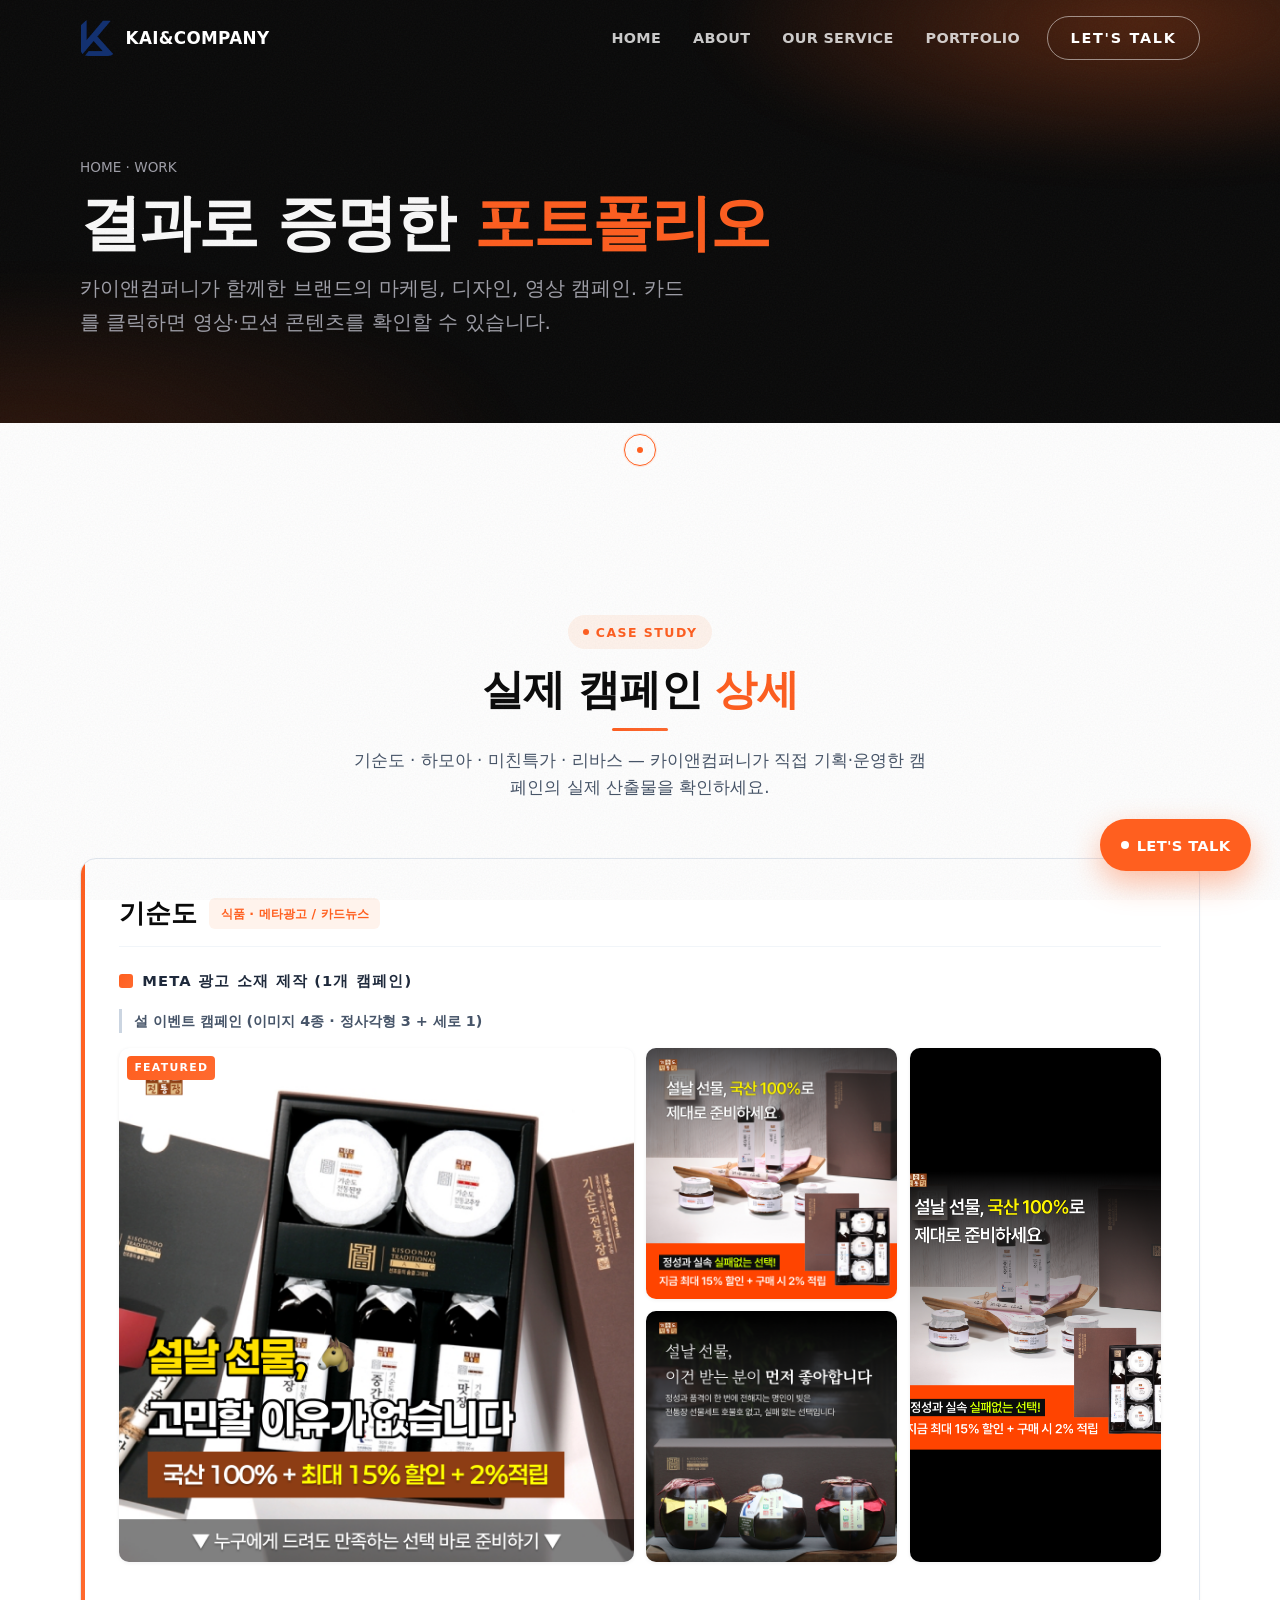
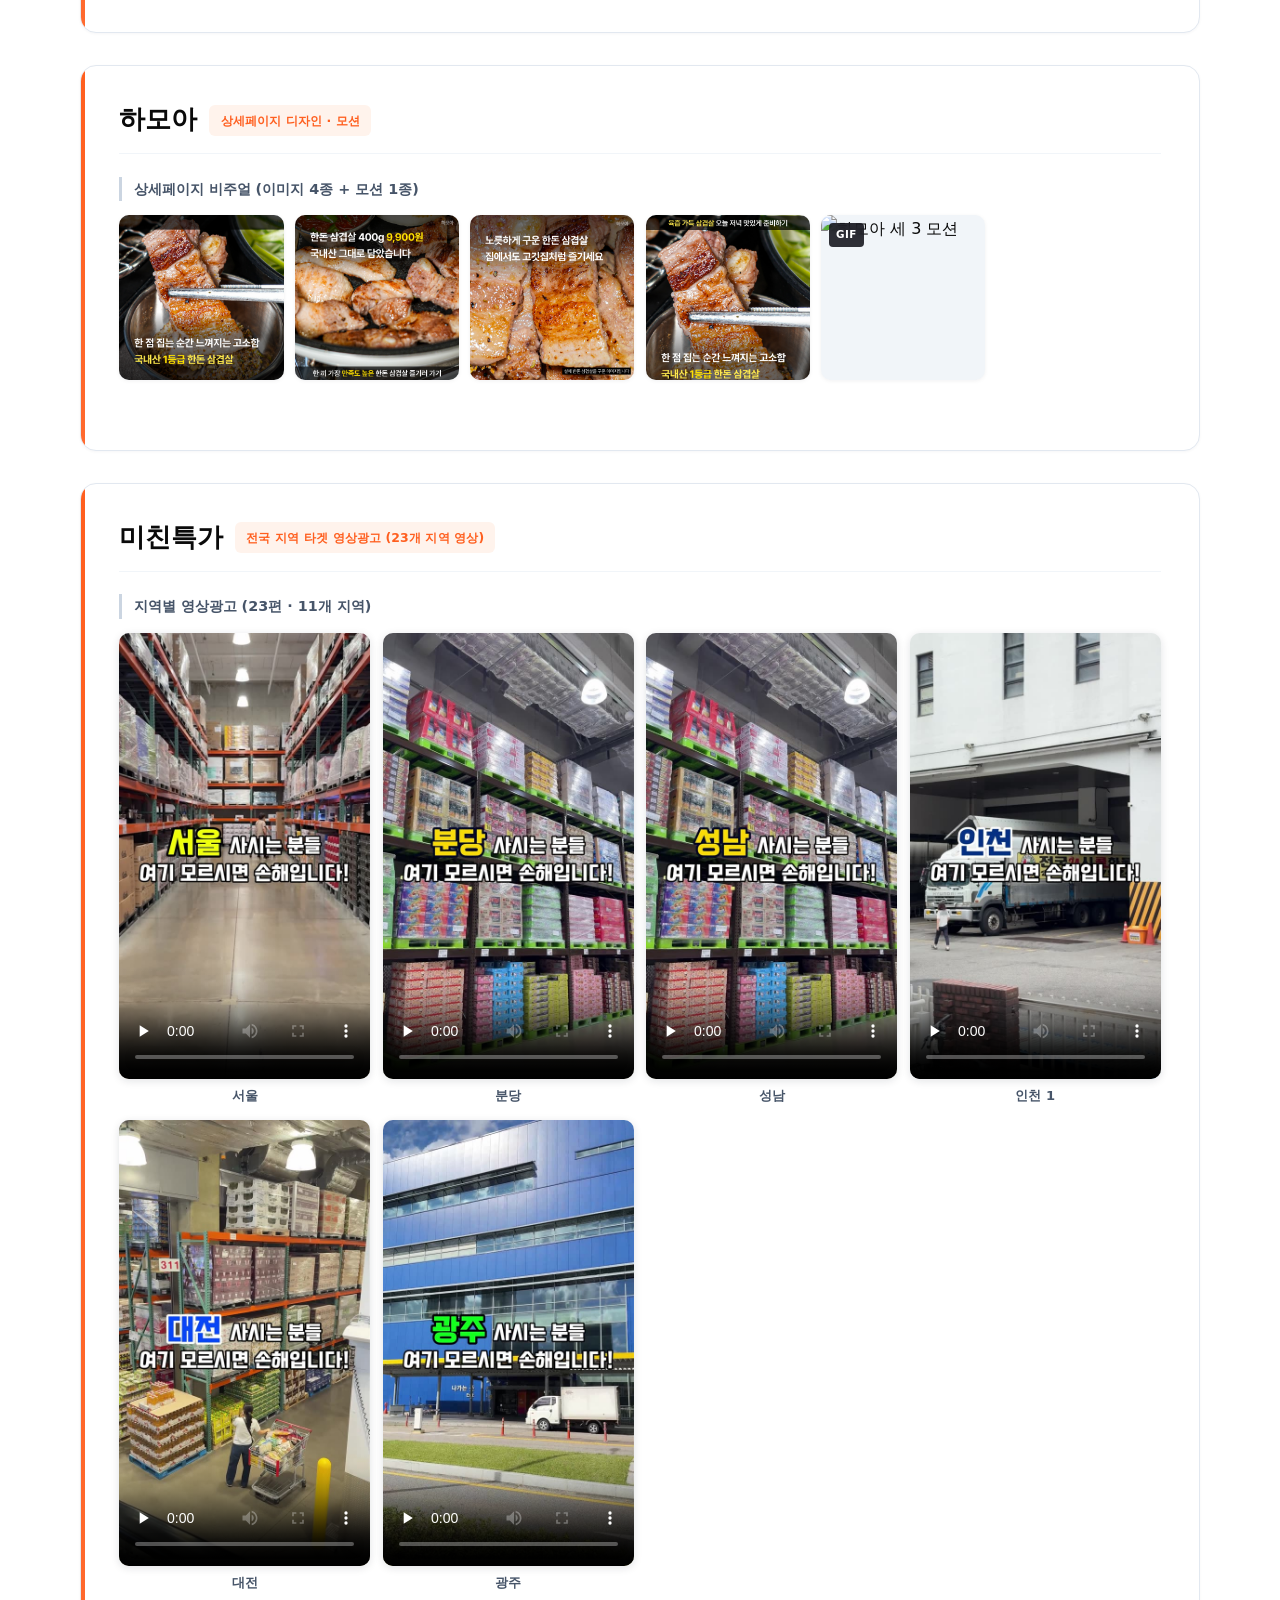
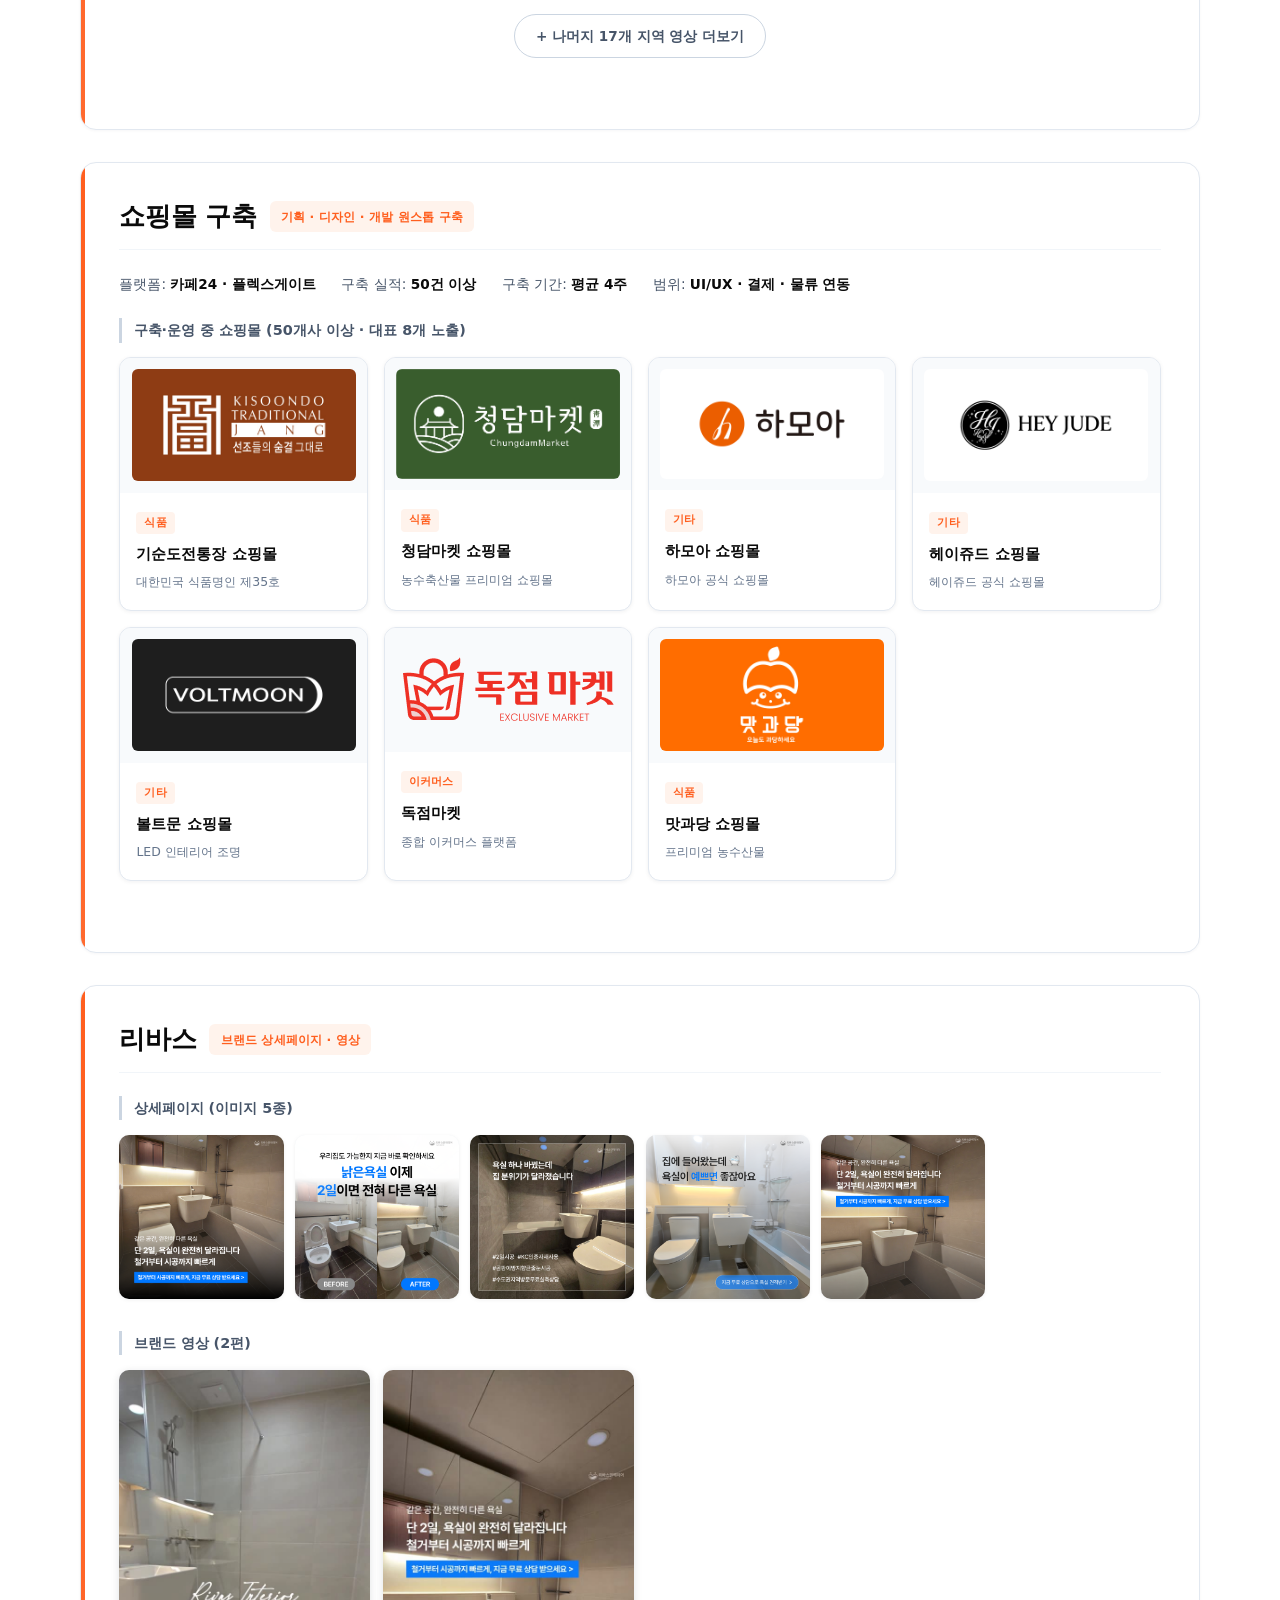
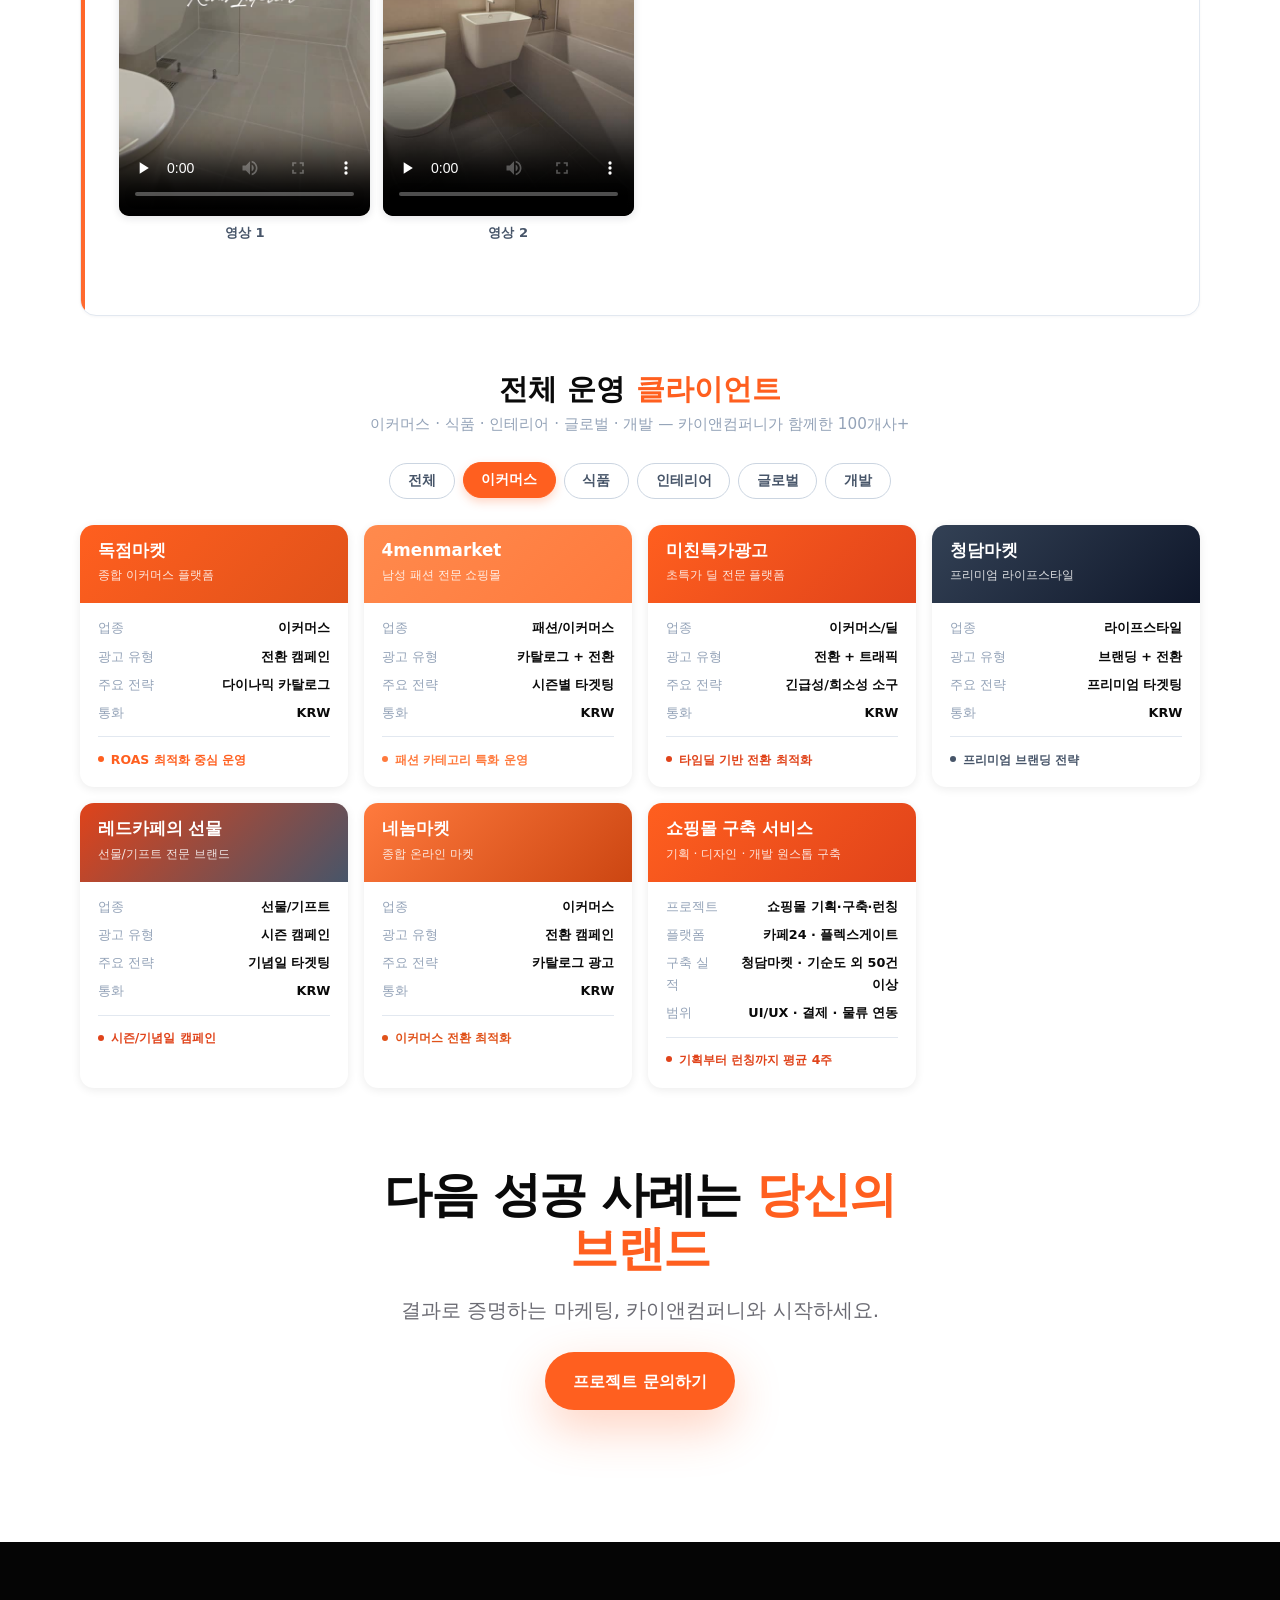
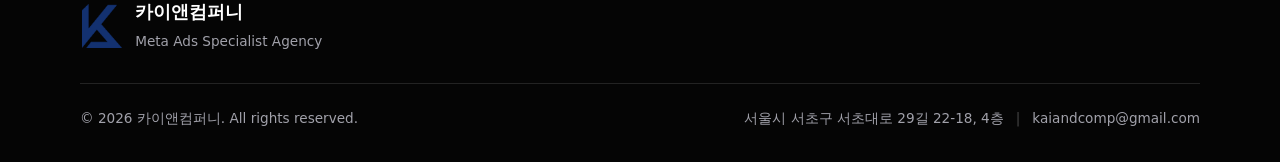
==== work.html @ c6cf4885 "fix: 미친특가 영상 썸네일 적용 + 독점마켓 카드 정리 - 미친특가 work-card: 빈 mp4 → 실제 썸네일(영상-서울.jpg) 노출 - 쇼핑몰 그리드 주황색 독점마켓 p" ====
<!DOCTYPE html>
<html lang="ko">
<head>
  <meta charset="UTF-8" />
  <meta name="viewport" content="width=device-width, initial-scale=1.0" />
  <title>포트폴리오 | 카이앤컴퍼니 (KAI COMPANY)</title>
  <meta name="description" content="카이앤컴퍼니가 진행한 마케팅·디자인·영상 캠페인 포트폴리오. 기순도, 하모아, 미친특가, 리바스 등 결과로 증명한 프로젝트." />
  <meta name="theme-color" content="#0a0a0a" />

  <meta property="og:title" content="포트폴리오 | 카이앤컴퍼니" />
  <meta property="og:description" content="결과로 증명한 카이앤컴퍼니의 캠페인 포트폴리오." />
  <meta property="og:type" content="website" />
  <meta property="og:image" content="assets/logo.png" />

  <link rel="icon" type="image/png" href="assets/logo.png" />

  <link rel="preconnect" href="https://cdn.jsdelivr.net" crossorigin />
  <link rel="stylesheet" href="https://cdn.jsdelivr.net/gh/orioncactus/pretendard@v1.3.9/dist/web/variable/pretendardvariable.min.css" />

  <link rel="stylesheet" href="css/style.css" />
</head>
<body>
  <a class="sr-only" href="#work-list">본문으로 건너뛰기</a>

  <!-- ============================================================
       헤더 / 네비게이션 (고정) — 메인으로 앵커 이동
       ============================================================ -->
  <header class="header is-scrolled" data-header>
    <div class="container header__inner">
      <a class="brand" href="index.html" aria-label="카이앤컴퍼니 홈">
        <img class="brand__logo" src="assets/logo.png" alt="카이앤컴퍼니 로고" />
        <span class="brand__name">KAI&amp;COMPANY</span>
      </a>

      <nav class="nav" id="primary-nav" data-nav aria-label="주요 메뉴">
        <a class="nav__link" href="index.html#home">HOME</a>
        <a class="nav__link" href="index.html#about">ABOUT</a>
        <a class="nav__link" href="index.html#services">OUR SERVICE</a>
        <a class="nav__link" href="work.html">PORTFOLIO</a>
        <a class="nav__link nav__link--cta" href="https://open.kakao.com/me/kaicompany" target="_blank" rel="noopener noreferrer">LET'S TALK</a>
      </nav>

      <button class="nav-toggle" data-nav-toggle aria-label="메뉴 열기/닫기"
              aria-expanded="false" aria-controls="primary-nav">
        <span></span><span></span><span></span>
      </button>
    </div>
  </header>

  <main>
    <!-- ============================================================
         페이지 히어로
         ============================================================ -->
    <section class="page-hero" aria-labelledby="page-title">
      <div class="hero__bg" aria-hidden="true"></div>
      <div class="container page-hero__inner">
        <nav class="breadcrumb" aria-label="브레드크럼">
          <a href="index.html">HOME</a> · <span aria-current="page">WORK</span>
        </nav>
        <h1 id="page-title">결과로 증명한 <span class="text-gradient">포트폴리오</span></h1>
        <p>카이앤컴퍼니가 함께한 브랜드의 마케팅, 디자인, 영상 캠페인. 카드를 클릭하면 영상·모션 콘텐츠를 확인할 수 있습니다.</p>
      </div>
    </section>

    <!-- ============================================================
         포트폴리오 리스트 (필터 + 그리드)
         ============================================================ -->
    <section class="section" id="work-list" aria-label="포트폴리오 목록">
      <div class="container">
        <!-- ============================================================
             브랜드별 캠페인 상세 — 포트폴리오 본 콘텐츠
             ============================================================ -->
        <style>
          /* ============= brand-detail (전문가 리디자인) ============= */
          .brand-detail { margin-top: clamp(3rem, 6vw, 5rem); }

          /* 타이틀 블록 — eyebrow + 큰 헤딩 + divider + 서브카피 */
          .bd-header { text-align: center; margin-bottom: clamp(2.4rem, 5vw, 3.6rem); }
          .bd-header__eyebrow { display: inline-flex; align-items: center; gap: .45rem; font-size: .78rem; font-weight: 700; letter-spacing: .12em; text-transform: uppercase; color: #ff5f1f; background: #fff3ec; padding: .4rem .9rem; border-radius: 999px; margin-bottom: 1rem; }
          .bd-header__eyebrow::before { content: ""; width: 6px; height: 6px; border-radius: 50%; background: #ff5f1f; }
          .bd-header__title { font-size: clamp(1.8rem, 4vw, 2.6rem); font-weight: 800; letter-spacing: -0.02em; margin: 0 0 .8rem; color: #0a0a0a; line-height: 1.2; }
          .bd-header__divider { width: 56px; height: 3px; background: linear-gradient(90deg, #ff5f1f, #ff6a2f); border-radius: 2px; margin: 0 auto 1rem; }
          .bd-header__lead { color: #475569; font-size: clamp(.95rem, 1.4vw, 1.05rem); max-width: 580px; margin: 0 auto; line-height: 1.6; }

          /* 브랜드 카드 — 흰색 + 차분한 보더 + 좌측 컬러 라인 */
          .brand-section { position: relative; background: #ffffff; border-radius: 16px; padding: clamp(1.6rem, 3vw, 2.4rem); margin-bottom: clamp(1.4rem, 3vw, 2rem); color: #0a0a0a; border: 1px solid #e2e8f0; box-shadow: 0 1px 3px rgba(15, 23, 42, .04); overflow: hidden; }
          .brand-section::before { content: ""; position: absolute; top: 0; left: 0; width: 4px; height: 100%; background: linear-gradient(180deg, #ff5f1f, #ff6a2f); }
          .brand-section__head { display: flex; align-items: center; gap: .8rem; flex-wrap: wrap; margin-bottom: 1.4rem; padding-bottom: 1.1rem; border-bottom: 1px solid #f1f5f9; }
          .brand-section__head h3 { font-size: clamp(1.25rem, 2.4vw, 1.6rem); margin: 0; font-weight: 800; letter-spacing: -0.01em; color: #0a0a0a; }
          .brand-section__head .tag { font-size: .78rem; color: #ff5f1f; font-weight: 700; padding: .3rem .7rem; background: #fff3ec; border-radius: 6px; letter-spacing: .01em; }

          /* Meta 광고 클러스터 */
          .meta-campaign { margin-top: 1.6rem; }
          .meta-campaign__title { display: flex; align-items: center; gap: .55rem; font-size: .92rem; font-weight: 700; color: #1e293b; margin: 0 0 1rem; text-transform: uppercase; letter-spacing: .08em; }
          .meta-campaign__title::before { content: ""; width: 14px; height: 14px; border-radius: 3px; background: linear-gradient(135deg, #ff5f1f, #ff6a2f); }
          .subcampaign { margin: 1.2rem 0 2rem; }
          .subcampaign__title { font-size: .9rem; color: #475569; margin: 0 0 .9rem; font-weight: 600; padding-left: .7rem; border-left: 3px solid #cbd5e1; }

          /* 이미지 그리드 */
          .img-grid { display: grid; gap: .7rem; }
          .img-grid--square, .img-grid--portrait, .img-grid--mixed { grid-template-columns: repeat(auto-fill, minmax(150px, 1fr)); }
          .img-grid__item { position: relative; border-radius: 10px; overflow: hidden; background: #f1f5f9; aspect-ratio: 1/1; box-shadow: 0 1px 4px rgba(15, 23, 42, .06); transition: transform .25s, box-shadow .25s; }
          .img-grid__item:hover { transform: translateY(-2px); box-shadow: 0 6px 16px rgba(15, 23, 42, .12); }
          .img-grid--portrait .img-grid__item, .img-grid--mixed .img-grid__item.is-portrait { aspect-ratio: 9/16; }
          .img-grid__item img, .img-grid__item video { width: 100%; height: 100%; object-fit: cover; display: block; }
          .img-grid__item .badge { position: absolute; top: 8px; left: 8px; background: rgba(12,12,20,.85); color: #fff; font-size: .65rem; padding: 3px 7px; border-radius: 4px; letter-spacing: .04em; font-weight: 600; backdrop-filter: blur(4px); }

          /* ============= Bento 5-image 레이아웃 (Featured + 4) ============= */
          .img-grid--bento5 {
            display: grid;
            gap: .8rem;
            grid-template-columns: 1fr;
          }
          /* 태블릿: 2열 (featured 2x1) */
          @media (min-width: 640px) {
            .img-grid--bento5 { grid-template-columns: repeat(2, 1fr); grid-auto-rows: 1fr; }
            .img-grid--bento5 .is-featured { grid-column: span 2; aspect-ratio: 2/1; }
          }
          /* 데스크톱: 4열 — featured 2x2 + 3개 + 세로 1개가 우측 컬럼 풀높이 */
          @media (min-width: 1024px) {
            .img-grid--bento5 {
              grid-template-columns: repeat(4, 1fr);
              grid-template-rows: repeat(2, 1fr);
            }
            .img-grid--bento5 .is-featured {
              grid-column: span 2; grid-row: span 2;
              aspect-ratio: 1/1;
            }
            .img-grid--bento5 > :not(.is-featured):not(.is-portrait) {
              aspect-ratio: 1/1;
            }
            /* 세로 이미지: 오른쪽 끝 컬럼에서 2행 차지 */
            .img-grid--bento5 .is-portrait {
              grid-column: 4; grid-row: 1 / span 2;
              aspect-ratio: auto;
            }
          }
          .img-grid--bento5 .is-featured { position: relative; }
          .img-grid--bento5 .is-featured .badge {
            background: linear-gradient(135deg, #ff5f1f, #ff6a2f);
            font-size: .68rem; letter-spacing: .12em;
          }

          /* 비디오 그리드 — 썸네일 포함 */
          .video-grid { display: grid; gap: .8rem; grid-template-columns: repeat(auto-fill, minmax(200px, 1fr)); }
          .video-grid > div { position: relative; }
          .video-grid video { width: 100%; aspect-ratio: 9/16; object-fit: cover; border-radius: 10px; background: #0f172a; box-shadow: 0 2px 8px rgba(15, 23, 42, .12); transition: transform .25s, box-shadow .25s; cursor: pointer; }
          .video-grid > div:hover video { transform: translateY(-2px); box-shadow: 0 8px 20px rgba(15, 23, 42, .2); }
          .video-grid__caption { display: block; text-align: center; font-size: .82rem; margin-top: .4rem; color: #475569; font-weight: 600; }

          /* 더보기 토글 (details/summary) */
          .more-videos { margin-top: 1.2rem; text-align: center; }
          .more-videos > summary { list-style: none; cursor: pointer; display: inline-flex; align-items: center; gap: .35rem; padding: .6rem 1.3rem; border-radius: 999px; background: #fff; border: 1px solid #cbd5e1; color: #475569; font-size: .85rem; font-weight: 700; transition: background .2s, border-color .2s, color .2s, transform .15s; }
          .more-videos > summary::-webkit-details-marker { display: none; }
          .more-videos > summary:hover { background: #fff3ec; border-color: #ffc4a3; color: #ff5f1f; transform: translateY(-1px); }
          .more-videos .more-videos__less { display: none; }
          .more-videos[open] .more-videos__more { display: none; }
          .more-videos[open] .more-videos__less { display: inline; }

          /* 쇼핑몰 카드 (브랜드 섹션 안) */
          .mall-grid { display: grid; gap: 1rem; grid-template-columns: repeat(auto-fill, minmax(220px, 1fr)); }
          .mall-card { display: flex; flex-direction: column; background: #fff; border-radius: 12px; overflow: hidden; box-shadow: 0 1px 4px rgba(15, 23, 42, .06); border: 1px solid #e2e8f0; text-decoration: none; color: inherit; transition: transform .2s, box-shadow .2s, border-color .2s; }
          .mall-card:hover { transform: translateY(-3px); box-shadow: 0 8px 20px rgba(15, 23, 42, .12); border-color: #ffc4a3; }
          .mall-card__media { aspect-ratio: 2/1; background: #f8fafc; display: flex; align-items: center; justify-content: center; padding: .7rem; }
          .mall-card__media img { width: 100%; height: 100%; object-fit: cover; border-radius: 6px; }
          .mall-card__info { padding: .9rem 1rem 1.1rem; }
          .mall-card__tag { display: inline-block; font-size: .68rem; font-weight: 700; padding: 2px 8px; border-radius: 4px; background: #fff3ec; color: #ff5f1f; margin-bottom: .45rem; letter-spacing: .02em; }
          .mall-card__name { font-size: .95rem; font-weight: 700; margin: 0 0 .25rem; color: #0a0a0a; }
          .mall-card__desc { font-size: .78rem; color: #64748b; margin: 0; }
          .mall-meta { display: flex; flex-wrap: wrap; gap: .6rem 1.6rem; margin: .8rem 0 1.4rem; font-size: .85rem; color: #475569; }
          .mall-meta strong { color: #0a0a0a; font-weight: 700; }

          /* ============= 모바일 최적화 (≤ 640px) — 페이지 길이 단축 ============= */
          @media (max-width: 640px) {
            .brand-detail { margin-top: clamp(1.6rem, 4vw, 2.4rem); }
            .bd-header { margin-bottom: 1.4rem; }
            .bd-header__eyebrow { font-size: .68rem; padding: .3rem .75rem; margin-bottom: .7rem; }
            .bd-header__title { font-size: 1.5rem; line-height: 1.25; margin-bottom: .55rem; }
            .bd-header__divider { width: 44px; height: 2px; margin-bottom: .7rem; }
            .bd-header__lead { font-size: .85rem; padding: 0 .8rem; line-height: 1.55; }

            .brand-section { padding: 1rem 1rem 1.1rem; border-radius: 12px; margin-bottom: .9rem; }
            .brand-section::before { width: 3px; }
            .brand-section__head { gap: .45rem; padding-bottom: .7rem; margin-bottom: .85rem; }
            .brand-section__head h3 { font-size: 1.1rem; }
            .brand-section__head .tag { font-size: .68rem; padding: .2rem .55rem; }

            .meta-campaign { margin-top: 1rem; }
            .meta-campaign__title { font-size: .78rem; letter-spacing: .04em; margin-bottom: .65rem; }
            .subcampaign { margin: .7rem 0 1.1rem; }
            .subcampaign__title { font-size: .8rem; padding-left: .5rem; margin-bottom: .6rem; }

            /* 이미지 그리드: 모바일 2열 고정 + gap 축소 */
            .img-grid--square, .img-grid--portrait, .img-grid--mixed {
              grid-template-columns: repeat(2, 1fr);
              gap: .4rem;
            }

            /* bento5: 모바일 2열로 강제 (1열 떨어짐 방지) */
            .img-grid--bento5 {
              grid-template-columns: repeat(2, 1fr) !important;
              gap: .4rem;
            }
            .img-grid--bento5 .is-featured {
              grid-column: span 2 !important;
              aspect-ratio: 2/1 !important;
              grid-row: auto !important;
            }
            .img-grid--bento5 .is-portrait {
              grid-column: auto !important;
              grid-row: auto !important;
              aspect-ratio: 9/16 !important;
            }
            .img-grid--bento5 > :not(.is-featured):not(.is-portrait) {
              aspect-ratio: 1/1 !important;
            }
            .img-grid--bento5 .is-featured .badge { font-size: .6rem; letter-spacing: .08em; }

            /* 비디오 그리드: 가로 스크롤 캐러셀 (페이지 길이 대폭 단축) */
            .video-grid {
              display: flex;
              grid-template-columns: none;
              overflow-x: auto;
              overflow-y: hidden;
              scroll-snap-type: x mandatory;
              -webkit-overflow-scrolling: touch;
              scrollbar-width: thin;
              gap: .55rem;
              padding-bottom: .5rem;
              scroll-padding-left: 0;
            }
            .video-grid::-webkit-scrollbar { height: 4px; }
            .video-grid::-webkit-scrollbar-thumb { background: #cbd5e1; border-radius: 2px; }
            .video-grid > div {
              flex: 0 0 46%;
              max-width: 46%;
              scroll-snap-align: start;
            }
            .video-grid video { aspect-ratio: 9/16; border-radius: 8px; }
            .video-grid__caption { font-size: .72rem; margin-top: .25rem; }

            /* 캐러셀 힌트(미세 그라데이션) */
            .subcampaign:has(> .video-grid) { position: relative; }

            /* 더보기 토글: 풀폭 버튼 + 컴팩트 */
            .more-videos { margin-top: .8rem; }
            .more-videos > summary { width: 100%; justify-content: center; padding: .55rem 1rem; font-size: .8rem; }

            /* 쇼핑몰 카드: 모바일 컴팩트 가로 레이아웃 (높이 대폭 단축) */
            .mall-grid { grid-template-columns: repeat(2, 1fr); gap: .55rem; }
            .mall-card { flex-direction: row; align-items: stretch; border-radius: 10px; }
            .mall-card__media { flex: 0 0 38%; aspect-ratio: 1/1; padding: .35rem; }
            .mall-card__info { padding: .5rem .6rem .55rem; flex: 1; min-width: 0; display: flex; flex-direction: column; justify-content: center; }
            .mall-card__tag { font-size: .6rem; padding: 1px 6px; margin-bottom: .25rem; }
            .mall-card__name { font-size: .78rem; margin-bottom: .15rem; white-space: nowrap; overflow: hidden; text-overflow: ellipsis; }
            .mall-card__desc { font-size: .65rem; line-height: 1.3; display: -webkit-box; -webkit-line-clamp: 2; -webkit-box-orient: vertical; overflow: hidden; }
            .mall-card--placeholder .mall-card__media { font-size: .9rem !important; }
            .mall-meta { flex-direction: column; gap: .3rem; font-size: .75rem; margin: .6rem 0 1rem; }

            /* 클라이언트 카드: 모바일 2열 컴팩트 (이전 1열 → 길이 절반) */
            .clients { margin-top: 1.8rem; }
            .clients__head { margin-bottom: 1rem; }
            .clients__head h3 { font-size: 1.2rem; }
            .clients__head p { font-size: .82rem; }
            .cgrid { grid-template-columns: repeat(2, 1fr); gap: .55rem; }
            .ccard { border-radius: 10px; box-shadow: 0 1px 4px rgba(0,0,0,.06); }
            .ccard__head { padding: .6rem .7rem .65rem; }
            .ccard__name { font-size: .82rem; margin-bottom: .15rem; line-height: 1.25; }
            .ccard__sub { font-size: .62rem; line-height: 1.3; }
            .ccard__body { padding: .55rem .7rem .65rem; }
            .ccard__rows { gap: .25rem; font-size: .65rem; }
            .ccard__row { gap: .4rem; }
            .ccard__row strong { font-size: .65rem; }
            .ccard__footer { margin-top: .5rem; padding-top: .45rem; font-size: .62rem; gap: .3rem; line-height: 1.3; }
            .ccard__bullet { width: 5px; height: 5px; }

            /* 클라이언트 필터: 가로 스크롤 허용 */
            .cfilter { flex-wrap: nowrap; overflow-x: auto; justify-content: flex-start; padding-bottom: .4rem; margin-bottom: 1.1rem; scrollbar-width: thin; -webkit-overflow-scrolling: touch; }
            .cfilter button { flex-shrink: 0; padding: .4rem .85rem; font-size: .76rem; }
          }

          /* ============= 초소형 화면 (≤ 380px) ============= */
          @media (max-width: 380px) {
            .img-grid--square, .img-grid--portrait, .img-grid--mixed { grid-template-columns: repeat(2, 1fr); }
            .img-grid--bento5 { grid-template-columns: repeat(2, 1fr) !important; }
            .video-grid > div { flex: 0 0 60%; max-width: 60%; }
            .mall-grid { grid-template-columns: 1fr; }
            .mall-card__media { flex: 0 0 32%; }
            .cgrid { grid-template-columns: repeat(2, 1fr); }
            .ccard__name { font-size: .76rem; }
            .ccard__rows { font-size: .6rem; }
            .bd-header__title { font-size: 1.35rem; }
          }
        </style>

        <section class="brand-detail reveal" aria-label="브랜드별 캠페인 상세">
          <header class="bd-header">
            <span class="bd-header__eyebrow">Case Study</span>
            <h2 class="bd-header__title">실제 캠페인 <span class="text-gradient">상세</span></h2>
            <div class="bd-header__divider"></div>
            <p class="bd-header__lead">기순도 · 하모아 · 미친특가 · 리바스 — 카이앤컴퍼니가 직접 기획·운영한 캠페인의 실제 산출물을 확인하세요.</p>
          </header>

          <!-- 기순도 -->
          <article class="brand-section">
            <header class="brand-section__head">
              <h3>기순도</h3>
              <span class="tag">식품 · 메타광고 / 카드뉴스</span>
            </header>

            <div class="meta-campaign">
              <h4 class="meta-campaign__title">Meta 광고 소재 제작 (1개 캠페인)</h4>

              <!-- 설 이벤트 -->
              <div class="subcampaign">
                <h5 class="subcampaign__title">설 이벤트 캠페인 (이미지 4종 · 정사각형 3 + 세로 1)</h5>
                <div class="img-grid img-grid--bento5">
                  <div class="img-grid__item is-featured"><img src="assets/images/gisundo/1080×1080-1.png" alt="설 이벤트 메인 비주얼" loading="lazy" /><span class="badge">FEATURED</span></div>
                  <div class="img-grid__item"><img src="assets/images/gisundo/1080×1080-2.png" alt="설 이벤트 이미지 2" loading="lazy" /></div>
                  <div class="img-grid__item"><img src="assets/images/gisundo/1080×1080-3.png" alt="설 이벤트 이미지 3" loading="lazy" /></div>
                  <div class="img-grid__item is-portrait"><img src="assets/images/gisundo/1080×1920-2.png" alt="설 이벤트 세로 비주얼" loading="lazy" /></div>
                </div>
              </div>

            </div>
          </article>

          <!-- 하모아 -->
          <article class="brand-section">
            <header class="brand-section__head">
              <h3>하모아</h3>
              <span class="tag">상세페이지 디자인 · 모션</span>
            </header>
            <div class="subcampaign">
              <h5 class="subcampaign__title">상세페이지 비주얼 (이미지 4종 + 모션 1종)</h5>
              <div class="img-grid img-grid--square">
                <div class="img-grid__item"><img src="assets/images/hamoa/(정)-2.png" alt="하모아 정 2" loading="lazy" /></div>
                <div class="img-grid__item"><img src="assets/images/hamoa/(정)-4.png" alt="하모아 정 4" loading="lazy" /></div>
                <div class="img-grid__item"><img src="assets/images/hamoa/(세)-1.png" alt="하모아 세 1" loading="lazy" /></div>
                <div class="img-grid__item"><img src="assets/images/hamoa/(세)-2.png" alt="하모아 세 2" loading="lazy" /></div>
                <div class="img-grid__item"><img src="assets/images/hamoa/(세)-3.gif" alt="하모아 세 3 모션" loading="lazy" /><span class="badge">GIF</span></div>
              </div>
            </div>
          </article>

          <!-- 미친특가 -->
          <article class="brand-section">
            <header class="brand-section__head">
              <h3>미친특가</h3>
              <span class="tag">전국 지역 타겟 영상광고 (23개 지역 영상)</span>
            </header>
            <div class="subcampaign">
              <h5 class="subcampaign__title">지역별 영상광고 (23편 · 11개 지역)</h5>
              <!-- 대표 6개 노출 -->
              <div class="video-grid">
                <div><video src="assets/images/michinteukga/영상-서울.mp4" poster="assets/images/michinteukga/thumbs/영상-서울.jpg" preload="none" controls playsinline></video><span class="video-grid__caption">서울</span></div>
                <div><video src="assets/images/michinteukga/영상-분당.mp4" poster="assets/images/michinteukga/thumbs/영상-분당.jpg" preload="none" controls playsinline></video><span class="video-grid__caption">분당</span></div>
                <div><video src="assets/images/michinteukga/영상-성남.mp4" poster="assets/images/michinteukga/thumbs/영상-성남.jpg" preload="none" controls playsinline></video><span class="video-grid__caption">성남</span></div>
                <div><video src="assets/images/michinteukga/영상-인천-1.mp4" poster="assets/images/michinteukga/thumbs/영상-인천-1.jpg" preload="none" controls playsinline></video><span class="video-grid__caption">인천 1</span></div>
                <div><video src="assets/images/michinteukga/영상-대전.mp4" poster="assets/images/michinteukga/thumbs/영상-대전.jpg" preload="none" controls playsinline></video><span class="video-grid__caption">대전</span></div>
                <div><video src="assets/images/michinteukga/영상-광주.mp4" poster="assets/images/michinteukga/thumbs/영상-광주.jpg" preload="none" controls playsinline></video><span class="video-grid__caption">광주</span></div>
              </div>
              <!-- 나머지 17개 더보기 (details/summary 토글) -->
              <details class="more-videos">
                <summary><span class="more-videos__more">+ 나머지 17개 지역 영상 더보기</span><span class="more-videos__less">− 접기</span></summary>
                <div class="video-grid" style="margin-top: .8rem;">
                  <div><video src="assets/images/michinteukga/영상-인천-2.mp4" poster="assets/images/michinteukga/thumbs/영상-인천-2.jpg" preload="none" controls playsinline></video><span class="video-grid__caption">인천 2</span></div>
                  <div><video src="assets/images/michinteukga/영상-인천-3.mp4" poster="assets/images/michinteukga/thumbs/영상-인천-3.jpg" preload="none" controls playsinline></video><span class="video-grid__caption">인천 3</span></div>
                  <div><video src="assets/images/michinteukga/영상-대전-1.mp4" poster="assets/images/michinteukga/thumbs/영상-대전-1.jpg" preload="none" controls playsinline></video><span class="video-grid__caption">대전 1</span></div>
                  <div><video src="assets/images/michinteukga/영상-대전-2.mp4" poster="assets/images/michinteukga/thumbs/영상-대전-2.jpg" preload="none" controls playsinline></video><span class="video-grid__caption">대전 2</span></div>
                  <div><video src="assets/images/michinteukga/영상-대구.mp4" poster="assets/images/michinteukga/thumbs/영상-대구.jpg" preload="none" controls playsinline></video><span class="video-grid__caption">대구</span></div>
                  <div><video src="assets/images/michinteukga/영상-부산.mp4" poster="assets/images/michinteukga/thumbs/영상-부산.jpg" preload="none" controls playsinline></video><span class="video-grid__caption">부산</span></div>
                  <div><video src="assets/images/michinteukga/영상-부산-1.mp4" poster="assets/images/michinteukga/thumbs/영상-부산-1.jpg" preload="none" controls playsinline></video><span class="video-grid__caption">부산 1</span></div>
                  <div><video src="assets/images/michinteukga/영상-부산-2.mp4" poster="assets/images/michinteukga/thumbs/영상-부산-2.jpg" preload="none" controls playsinline></video><span class="video-grid__caption">부산 2</span></div>
                  <div><video src="assets/images/michinteukga/영상-울산-1.mp4" poster="assets/images/michinteukga/thumbs/영상-울산-1.jpg" preload="none" controls playsinline></video><span class="video-grid__caption">울산 1</span></div>
                  <div><video src="assets/images/michinteukga/영상-울산-2.mp4" poster="assets/images/michinteukga/thumbs/영상-울산-2.jpg" preload="none" controls playsinline></video><span class="video-grid__caption">울산 2</span></div>
                  <div><video src="assets/images/michinteukga/영상-울산-3.mp4" poster="assets/images/michinteukga/thumbs/영상-울산-3.jpg" preload="none" controls playsinline></video><span class="video-grid__caption">울산 3</span></div>
                  <div><video src="assets/images/michinteukga/영상-창원-1.mp4" poster="assets/images/michinteukga/thumbs/영상-창원-1.jpg" preload="none" controls playsinline></video><span class="video-grid__caption">창원 1</span></div>
                  <div><video src="assets/images/michinteukga/영상-창원-2.mp4" poster="assets/images/michinteukga/thumbs/영상-창원-2.jpg" preload="none" controls playsinline></video><span class="video-grid__caption">창원 2</span></div>
                  <div><video src="assets/images/michinteukga/영상-창원-3.mp4" poster="assets/images/michinteukga/thumbs/영상-창원-3.jpg" preload="none" controls playsinline></video><span class="video-grid__caption">창원 3</span></div>
                  <div><video src="assets/images/michinteukga/영상-여수-1.mp4" poster="assets/images/michinteukga/thumbs/영상-여수-1.jpg" preload="none" controls playsinline></video><span class="video-grid__caption">여수 1</span></div>
                  <div><video src="assets/images/michinteukga/영상-여수-2.mp4" poster="assets/images/michinteukga/thumbs/영상-여수-2.jpg" preload="none" controls playsinline></video><span class="video-grid__caption">여수 2</span></div>
                  <div><video src="assets/images/michinteukga/영상-여수-3.mp4" poster="assets/images/michinteukga/thumbs/영상-여수-3.jpg" preload="none" controls playsinline></video><span class="video-grid__caption">여수 3</span></div>
                </div>
              </details>
            </div>
          </article>

          <!-- 쇼핑몰 구축 -->
          <article class="brand-section">
            <header class="brand-section__head">
              <h3>쇼핑몰 구축</h3>
              <span class="tag">기획 · 디자인 · 개발 원스톱 구축</span>
            </header>
            <div class="mall-meta">
              <span>플랫폼: <strong>카페24 · 플렉스게이트</strong></span>
              <span>구축 실적: <strong>50건 이상</strong></span>
              <span>구축 기간: <strong>평균 4주</strong></span>
              <span>범위: <strong>UI/UX · 결제 · 물류 연동</strong></span>
            </div>
            <div class="subcampaign">
              <h5 class="subcampaign__title">구축·운영 중 쇼핑몰 (50개사 이상 · 대표 8개 노출)</h5>
              <div class="mall-grid">
                <a href="https://www.ksdo.co.kr/" target="_blank" rel="noopener" class="mall-card">
                  <div class="mall-card__media"><img src="assets/malls/ksdo.jpg" alt="기순도전통장 로고" loading="lazy" /></div>
                  <div class="mall-card__info">
                    <span class="mall-card__tag">식품</span>
                    <h6 class="mall-card__name">기순도전통장 쇼핑몰</h6>
                    <p class="mall-card__desc">대한민국 식품명인 제35호</p>
                  </div>
                </a>
                <a href="https://www.chungdam-market.com/" target="_blank" rel="noopener" class="mall-card">
                  <div class="mall-card__media"><img src="assets/malls/chungdam.jpg" alt="청담마켓 로고" loading="lazy" /></div>
                  <div class="mall-card__info">
                    <span class="mall-card__tag">식품</span>
                    <h6 class="mall-card__name">청담마켓 쇼핑몰</h6>
                    <p class="mall-card__desc">농수축산물 프리미엄 쇼핑몰</p>
                  </div>
                </a>
                <a href="https://www.hamoa.co.kr/" target="_blank" rel="noopener" class="mall-card">
                  <div class="mall-card__media"><img src="assets/malls/hamoa_mall.png" alt="하모아 로고" loading="lazy" /></div>
                  <div class="mall-card__info">
                    <span class="mall-card__tag">기타</span>
                    <h6 class="mall-card__name">하모아 쇼핑몰</h6>
                    <p class="mall-card__desc">하모아 공식 쇼핑몰</p>
                  </div>
                </a>
                <a href="https://heyjude1009.flexg.shop/" target="_blank" rel="noopener" class="mall-card">
                  <div class="mall-card__media"><img src="assets/malls/heyjude.png" alt="헤이쥬드 로고" loading="lazy" /></div>
                  <div class="mall-card__info">
                    <span class="mall-card__tag">기타</span>
                    <h6 class="mall-card__name">헤이쥬드 쇼핑몰</h6>
                    <p class="mall-card__desc">헤이쥬드 공식 쇼핑몰</p>
                  </div>
                </a>
                <a href="https://samjunginst.flexg.shop/" target="_blank" rel="noopener" class="mall-card">
                  <div class="mall-card__media"><img src="assets/malls/voltmoon.png" alt="볼트문 로고" loading="lazy" /></div>
                  <div class="mall-card__info">
                    <span class="mall-card__tag">기타</span>
                    <h6 class="mall-card__name">볼트문 쇼핑몰</h6>
                    <p class="mall-card__desc">LED 인테리어 조명</p>
                  </div>
                </a>
                <a href="https://www.dokjeom.com/" target="_blank" rel="noopener" class="mall-card" aria-label="독점마켓">
                  <div class="mall-card__media"><img src="assets/malls/nenom.png" alt="독점마켓 로고" loading="lazy" /></div>
                  <div class="mall-card__info">
                    <span class="mall-card__tag">이커머스</span>
                    <h6 class="mall-card__name">독점마켓</h6>
                    <p class="mall-card__desc">종합 이커머스 플랫폼</p>
                  </div>
                </a>
                <a href="https://matgwadang.co.kr/" target="_blank" rel="noopener" class="mall-card">
                  <div class="mall-card__media"><img src="assets/malls/matgwadang.jpg" alt="맛과당 로고" loading="lazy" /></div>
                  <div class="mall-card__info">
                    <span class="mall-card__tag">식품</span>
                    <h6 class="mall-card__name">맛과당 쇼핑몰</h6>
                    <p class="mall-card__desc">프리미엄 농수산물</p>
                  </div>
                </a>
              </div>
            </div>
          </article>

          <!-- 리바스 -->
          <article class="brand-section">
            <header class="brand-section__head">
              <h3>리바스</h3>
              <span class="tag">브랜드 상세페이지 · 영상</span>
            </header>
            <div class="subcampaign">
              <h5 class="subcampaign__title">상세페이지 (이미지 5종)</h5>
              <div class="img-grid img-grid--square">
                <div class="img-grid__item"><img src="assets/images/ribas/1(정).png" alt="리바스 정 1" loading="lazy" /></div>
                <div class="img-grid__item"><img src="assets/images/ribas/2(정).png" alt="리바스 정 2" loading="lazy" /></div>
                <div class="img-grid__item"><img src="assets/images/ribas/3(정).png" alt="리바스 정 3" loading="lazy" /></div>
                <div class="img-grid__item"><img src="assets/images/ribas/4(정).png" alt="리바스 정 4" loading="lazy" /></div>
                <div class="img-grid__item"><img src="assets/images/ribas/1(세).png" alt="리바스 세 1" loading="lazy" /></div>
              </div>
            </div>
            <div class="subcampaign">
              <h5 class="subcampaign__title">브랜드 영상 (2편)</h5>
              <div class="video-grid">
                <div><video src="assets/images/ribas/영상-1.mp4" poster="assets/images/ribas/thumbs/영상-1.jpg" preload="none" controls playsinline></video><span class="video-grid__caption">영상 1</span></div>
                <div><video src="assets/images/ribas/영상-2.mp4" poster="assets/images/ribas/thumbs/영상-2.jpg" preload="none" controls playsinline></video><span class="video-grid__caption">영상 2</span></div>
              </div>
            </div>
          </article>
        </section>





          <!-- ============================================================
               전체 운영 클라이언트 (100개사+) — marketing/index.html 자료 동기화
               ============================================================ -->
          <style>
            .clients { margin-top: clamp(2.4rem, 5vw, 3.6rem); }
            .clients__head { text-align: center; margin-bottom: 1.6rem; }
            .clients__head h3 { font-size: clamp(1.3rem, 2.6vw, 1.8rem); font-weight: 800; margin: 0 0 .35rem; }
            .clients__head p { color: #94a3b8; font-size: .95rem; margin: 0; }
            .cfilter { display: flex; flex-wrap: wrap; justify-content: center; gap: .5rem; margin: 0 0 1.6rem; }
            .cfilter button { padding: .5rem 1.1rem; font-size: .85rem; font-weight: 600; border-radius: 999px; border: 1px solid #cbd5e1; background: #fff; color: #475569; cursor: pointer; transition: background .2s, color .2s, border-color .2s, transform .15s; }
            .cfilter button:hover { color: #16161d; border-color: #94a3b8; }
            .cfilter button.is-active { background: #ff5f1f; color: #fff; border-color: #ff5f1f; transform: translateY(-1px); box-shadow: 0 4px 10px rgba(255, 95, 31,.25); }
            .cgrid { display: grid; gap: 1rem; grid-template-columns: repeat(auto-fill, minmax(260px, 1fr)); }
            .ccard { background: #fff; border-radius: 14px; overflow: hidden; box-shadow: 0 2px 10px rgba(0,0,0,.08); color: #0a0a0a; transition: transform .2s, box-shadow .2s; display: flex; flex-direction: column; }
            .ccard:hover { transform: translateY(-3px); box-shadow: 0 10px 28px rgba(0,0,0,.18); }
            .ccard.is-hidden { display: none; }
            .ccard__head { padding: 1rem 1.1rem 1.1rem; color: #fff; }
            .ccard__name { font-size: 1.05rem; font-weight: 800; margin: 0 0 .25rem; }
            .ccard__sub { font-size: .78rem; opacity: .85; margin: 0; }
            .ccard__body { padding: .9rem 1.1rem 1.1rem; flex: 1; display: flex; flex-direction: column; }
            .ccard__rows { display: flex; flex-direction: column; gap: .4rem; font-size: .8rem; }
            .ccard__row { display: flex; justify-content: space-between; gap: 1rem; }
            .ccard__row span { color: #94a3b8; }
            .ccard__row strong { color: #0a0a0a; font-weight: 600; text-align: right; }
            .ccard__footer { margin-top: .8rem; padding-top: .7rem; border-top: 1px solid #e2e8f0; font-size: .78rem; font-weight: 600; display: flex; align-items: center; gap: .45rem; }
            .ccard__bullet { width: 6px; height: 6px; border-radius: 50%; display: inline-block; }
          </style>
          <section class="clients reveal" id="clients" aria-label="전체 운영 클라이언트">
            <div class="clients__head">
              <h3>전체 운영 <span class="text-gradient">클라이언트</span></h3>
              <p>이커머스 · 식품 · 인테리어 · 글로벌 · 개발 — 카이앤컴퍼니가 함께한 100개사+</p>
            </div>
            <div class="cfilter" role="group" aria-label="클라이언트 카테고리 필터">
              <button type="button" data-cfilter="all" aria-pressed="false">전체</button>
              <button type="button" data-cfilter="ecommerce" class="is-active" aria-pressed="true">이커머스</button>
              <button type="button" data-cfilter="food" aria-pressed="false">식품</button>
              <button type="button" data-cfilter="interior" aria-pressed="false">인테리어</button>
              <button type="button" data-cfilter="global" aria-pressed="false">글로벌</button>
              <button type="button" data-cfilter="dev" aria-pressed="false">개발</button>
            </div>
            <div class="cgrid" id="cgrid">
              <article class="ccard" data-cat="ecommerce">
                <header class="ccard__head" style="background:linear-gradient(135deg,#ff5f1f,#e0521a);">
                  <h4 class="ccard__name">독점마켓</h4>
                  <p class="ccard__sub">종합 이커머스 플랫폼</p>
                </header>
                <div class="ccard__body">
                  <div class="ccard__rows"><div class="ccard__row"><span>업종</span><strong>이커머스</strong></div><div class="ccard__row"><span>광고 유형</span><strong>전환 캠페인</strong></div><div class="ccard__row"><span>주요 전략</span><strong>다이나믹 카탈로그</strong></div><div class="ccard__row"><span>통화</span><strong>KRW</strong></div></div>
                  <div class="ccard__footer" style="color:#ff5f1f;"><span class="ccard__bullet" style="background:#ff5f1f;"></span>ROAS 최적화 중심 운영</div>
                </div>
              </article>
              <article class="ccard" data-cat="ecommerce">
                <header class="ccard__head" style="background:linear-gradient(135deg,#ff8a4d,#ff7a3d);">
                  <h4 class="ccard__name">4menmarket</h4>
                  <p class="ccard__sub">남성 패션 전문 쇼핑몰</p>
                </header>
                <div class="ccard__body">
                  <div class="ccard__rows"><div class="ccard__row"><span>업종</span><strong>패션/이커머스</strong></div><div class="ccard__row"><span>광고 유형</span><strong>카탈로그 + 전환</strong></div><div class="ccard__row"><span>주요 전략</span><strong>시즌별 타겟팅</strong></div><div class="ccard__row"><span>통화</span><strong>KRW</strong></div></div>
                  <div class="ccard__footer" style="color:#ff7a3d;"><span class="ccard__bullet" style="background:#ff7a3d;"></span>패션 카테고리 특화 운영</div>
                </div>
              </article>
              <article class="ccard" data-cat="interior">
                <header class="ccard__head" style="background:linear-gradient(135deg,#ff7a3d,#e0521a);">
                  <h4 class="ccard__name">씨앤씨에어코리아</h4>
                  <p class="ccard__sub">에어컨/실링팬 전문 브랜드</p>
                </header>
                <div class="ccard__body">
                  <div class="ccard__rows"><div class="ccard__row"><span>업종</span><strong>가전/인테리어</strong></div><div class="ccard__row"><span>광고 유형</span><strong>인지 + 전환</strong></div><div class="ccard__row"><span>주요 전략</span><strong>시즌별 소구 전략</strong></div><div class="ccard__row"><span>통화</span><strong>KRW</strong></div></div>
                  <div class="ccard__footer" style="color:#ff5f1f;"><span class="ccard__bullet" style="background:#ff5f1f;"></span>시즌 캠페인 중심 운영</div>
                </div>
              </article>
              <article class="ccard" data-cat="global">
                <header class="ccard__head" style="background:linear-gradient(135deg,#ff8a3d,#ff5f1f);">
                  <h4 class="ccard__name">씨앤씨코리아 호주지사</h4>
                  <p class="ccard__sub">Lockedair Australia</p>
                </header>
                <div class="ccard__body">
                  <div class="ccard__rows"><div class="ccard__row"><span>업종</span><strong>가전 (해외)</strong></div><div class="ccard__row"><span>광고 유형</span><strong>글로벌 전환 캠페인</strong></div><div class="ccard__row"><span>주요 전략</span><strong>호주 시장 타겟팅</strong></div><div class="ccard__row"><span>통화</span><strong>AUD</strong></div></div>
                  <div class="ccard__footer" style="color:#ff5f1f;"><span class="ccard__bullet" style="background:#ff5f1f;"></span>해외 시장 진출 마케팅</div>
                </div>
              </article>
              <article class="ccard" data-cat="global interior">
                <header class="ccard__head" style="background:linear-gradient(135deg,#ff5f1f,#e0521a);">
                  <h4 class="ccard__name">리바스인테리어</h4>
                  <p class="ccard__sub">프리미엄 인테리어 브랜드</p>
                </header>
                <div class="ccard__body">
                  <div class="ccard__rows"><div class="ccard__row"><span>업종</span><strong>인테리어</strong></div><div class="ccard__row"><span>광고 유형</span><strong>인지 + 리드 생성</strong></div><div class="ccard__row"><span>주요 전략</span><strong>프리미엄 포지셔닝</strong></div><div class="ccard__row"><span>통화</span><strong>USD</strong></div></div>
                  <div class="ccard__footer" style="color:#e0431a;"><span class="ccard__bullet" style="background:#e0431a;"></span>USD 글로벌 캠페인 운영</div>
                </div>
              </article>
              <article class="ccard" data-cat="interior global">
                <header class="ccard__head" style="background:linear-gradient(135deg,#ff7a3d,#ff5f1f);">
                  <h4 class="ccard__name">에어로웨이실링팬</h4>
                  <p class="ccard__sub">스마트 실링팬 전문 브랜드</p>
                </header>
                <div class="ccard__body">
                  <div class="ccard__rows"><div class="ccard__row"><span>업종</span><strong>가전/인테리어</strong></div><div class="ccard__row"><span>광고 유형</span><strong>인지 + 전환</strong></div><div class="ccard__row"><span>주요 전략</span><strong>시즌별 소구 전략</strong></div><div class="ccard__row"><span>통화</span><strong>USD</strong></div></div>
                  <div class="ccard__footer" style="color:#e0521a;"><span class="ccard__bullet" style="background:#e0521a;"></span>계절별 수요 공략</div>
                </div>
              </article>
              <article class="ccard" data-cat="ecommerce">
                <header class="ccard__head" style="background:linear-gradient(135deg,#ff5f1f,#e0431a);">
                  <h4 class="ccard__name">미친특가광고</h4>
                  <p class="ccard__sub">초특가 딜 전문 플랫폼</p>
                </header>
                <div class="ccard__body">
                  <div class="ccard__rows"><div class="ccard__row"><span>업종</span><strong>이커머스/딜</strong></div><div class="ccard__row"><span>광고 유형</span><strong>전환 + 트래픽</strong></div><div class="ccard__row"><span>주요 전략</span><strong>긴급성/희소성 소구</strong></div><div class="ccard__row"><span>통화</span><strong>KRW</strong></div></div>
                  <div class="ccard__footer" style="color:#e0431a;"><span class="ccard__bullet" style="background:#e0431a;"></span>타임딜 기반 전환 최적화</div>
                </div>
              </article>
              <article class="ccard" data-cat="ecommerce">
                <header class="ccard__head" style="background:linear-gradient(135deg,#334155,#0f172a);">
                  <h4 class="ccard__name">청담마켓</h4>
                  <p class="ccard__sub">프리미엄 라이프스타일</p>
                </header>
                <div class="ccard__body">
                  <div class="ccard__rows"><div class="ccard__row"><span>업종</span><strong>라이프스타일</strong></div><div class="ccard__row"><span>광고 유형</span><strong>브랜딩 + 전환</strong></div><div class="ccard__row"><span>주요 전략</span><strong>프리미엄 타겟팅</strong></div><div class="ccard__row"><span>통화</span><strong>KRW</strong></div></div>
                  <div class="ccard__footer" style="color:#475569;"><span class="ccard__bullet" style="background:#475569;"></span>프리미엄 브랜딩 전략</div>
                </div>
              </article>
              <article class="ccard" data-cat="food">
                <header class="ccard__head" style="background:linear-gradient(135deg,#ff9a3d,#e0521a);">
                  <h4 class="ccard__name">하모아</h4>
                  <p class="ccard__sub">한돈 삼겹살 프리미엄 브랜드</p>
                </header>
                <div class="ccard__body">
                  <div class="ccard__rows"><div class="ccard__row"><span>업종</span><strong>식품</strong></div><div class="ccard__row"><span>광고 유형</span><strong>전환 캠페인</strong></div><div class="ccard__row"><span>주요 전략</span><strong>식품 특화 소구</strong></div><div class="ccard__row"><span>통화</span><strong>KRW</strong></div></div>
                  <div class="ccard__footer" style="color:#e0521a;"><span class="ccard__bullet" style="background:#e0521a;"></span>식품 전환 최적화</div>
                </div>
              </article>
              <article class="ccard" data-cat="food">
                <header class="ccard__head" style="background:linear-gradient(135deg,#64748b,#475569);">
                  <h4 class="ccard__name">기순도</h4>
                  <p class="ccard__sub">전통장 프리미엄 브랜드</p>
                </header>
                <div class="ccard__body">
                  <div class="ccard__rows"><div class="ccard__row"><span>업종</span><strong>식품/전통장</strong></div><div class="ccard__row"><span>광고 유형</span><strong>브랜딩 + 전환</strong></div><div class="ccard__row"><span>주요 전략</span><strong>전통/프리미엄 소구</strong></div><div class="ccard__row"><span>통화</span><strong>KRW</strong></div></div>
                  <div class="ccard__footer" style="color:#475569;"><span class="ccard__bullet" style="background:#475569;"></span>프리미엄 전통 식품 마케팅</div>
                </div>
              </article>
              <article class="ccard" data-cat="food ecommerce">
                <header class="ccard__head" style="background:linear-gradient(135deg,#e0431a,#475569);">
                  <h4 class="ccard__name">레드카페의 선물</h4>
                  <p class="ccard__sub">선물/기프트 전문 브랜드</p>
                </header>
                <div class="ccard__body">
                  <div class="ccard__rows"><div class="ccard__row"><span>업종</span><strong>선물/기프트</strong></div><div class="ccard__row"><span>광고 유형</span><strong>시즌 캠페인</strong></div><div class="ccard__row"><span>주요 전략</span><strong>기념일 타겟팅</strong></div><div class="ccard__row"><span>통화</span><strong>KRW</strong></div></div>
                  <div class="ccard__footer" style="color:#e0431a;"><span class="ccard__bullet" style="background:#e0431a;"></span>시즌/기념일 캠페인</div>
                </div>
              </article>
              <article class="ccard" data-cat="ecommerce">
                <header class="ccard__head" style="background:linear-gradient(135deg,#ff7a3d,#cc4612);">
                  <h4 class="ccard__name">네놈마켓</h4>
                  <p class="ccard__sub">종합 온라인 마켓</p>
                </header>
                <div class="ccard__body">
                  <div class="ccard__rows"><div class="ccard__row"><span>업종</span><strong>이커머스</strong></div><div class="ccard__row"><span>광고 유형</span><strong>전환 캠페인</strong></div><div class="ccard__row"><span>주요 전략</span><strong>카탈로그 광고</strong></div><div class="ccard__row"><span>통화</span><strong>KRW</strong></div></div>
                  <div class="ccard__footer" style="color:#e0521a;"><span class="ccard__bullet" style="background:#e0521a;"></span>이커머스 전환 최적화</div>
                </div>
              </article>
              <article class="ccard" data-cat="global">
                <header class="ccard__head" style="background:linear-gradient(135deg,#ff7a3d,#e0521a);">
                  <h4 class="ccard__name">corea_ksdo</h4>
                  <p class="ccard__sub">한국 문화 글로벌 브랜드</p>
                </header>
                <div class="ccard__body">
                  <div class="ccard__rows"><div class="ccard__row"><span>업종</span><strong>문화/글로벌</strong></div><div class="ccard__row"><span>광고 유형</span><strong>인지 캠페인</strong></div><div class="ccard__row"><span>주요 전략</span><strong>글로벌 인지도 확대</strong></div><div class="ccard__row"><span>통화</span><strong>KRW</strong></div></div>
                  <div class="ccard__footer" style="color:#e0521a;"><span class="ccard__bullet" style="background:#e0521a;"></span>한류 콘텐츠 마케팅</div>
                </div>
              </article>
              <article class="ccard" data-cat="interior">
                <header class="ccard__head" style="background:linear-gradient(135deg,#ff7a3d,#e0521a);">
                  <h4 class="ccard__name">리바스-카이</h4>
                  <p class="ccard__sub">카이앤컴퍼니 인테리어 브랜드</p>
                </header>
                <div class="ccard__body">
                  <div class="ccard__rows"><div class="ccard__row"><span>업종</span><strong>인테리어</strong></div><div class="ccard__row"><span>광고 유형</span><strong>리드 생성</strong></div><div class="ccard__row"><span>주요 전략</span><strong>인테리어 관심 타겟</strong></div><div class="ccard__row"><span>통화</span><strong>KRW</strong></div></div>
                  <div class="ccard__footer" style="color:#475569;"><span class="ccard__bullet" style="background:#475569;"></span>인테리어 리드 최적화</div>
                </div>
              </article>
              <article class="ccard" data-cat="dev">
                <header class="ccard__head" style="background:linear-gradient(135deg,#e0521a,#ff5f1f);">
                  <h4 class="ccard__name">네놈마켓 B2B 플랫폼</h4>
                  <p class="ccard__sub">농수축산물 B2B 도매·유통 관리 SaaS</p>
                </header>
                <div class="ccard__body">
                  <div class="ccard__rows"><div class="ccard__row"><span>프로젝트</span><strong>웹 플랫폼 풀스택 개발</strong></div><div class="ccard__row"><span>기술 스택</span><strong>Next.js · PostgreSQL · Prisma</strong></div><div class="ccard__row"><span>핵심 기능</span><strong>발주·정산·재고 자동화</strong></div><div class="ccard__row"><span>규모</span><strong>관리자 14 + 셀러 7 화면</strong></div></div>
                  <div class="ccard__footer" style="color:#e0521a;"><span class="ccard__bullet" style="background:#e0521a;"></span>주문처리 80% 시간 단축 달성</div>
                </div>
              </article>
              <article class="ccard" data-cat="dev">
                <header class="ccard__head" style="background:linear-gradient(135deg,#1e293b,#475569);">
                  <h4 class="ccard__name">기업 재무 분석 서비스</h4>
                  <p class="ccard__sub">AI 기반 기업 재무 자동 분석 웹 서비스</p>
                </header>
                <div class="ccard__body">
                  <div class="ccard__rows"><div class="ccard__row"><span>프로젝트</span><strong>FinTech 웹 서비스 개발</strong></div><div class="ccard__row"><span>기술 스택</span><strong>Next.js · Python · FastAPI</strong></div><div class="ccard__row"><span>핵심 기능</span><strong>재무제표 자동 분석·시각화</strong></div><div class="ccard__row"><span>데이터</span><strong>80만+ 기업 · DART API 연동</strong></div></div>
                  <div class="ccard__footer" style="color:#475569;"><span class="ccard__bullet" style="background:#475569;"></span>5초 내 AI 분석 리포트 생성</div>
                </div>
              </article>
              <article class="ccard" data-cat="dev">
                <header class="ccard__head" style="background:linear-gradient(135deg,#e0521a,#cc4612);">
                  <h4 class="ccard__name">정동병원 AI 챗봇</h4>
                  <p class="ccard__sub">병원 재고관리 + AI 음성봇 통합 서비스</p>
                </header>
                <div class="ccard__body">
                  <div class="ccard__rows"><div class="ccard__row"><span>프로젝트</span><strong>AI 챗봇 · 재고관리 플랫폼</strong></div><div class="ccard__row"><span>기술 스택</span><strong>Next.js · Claude API · KakaoTalk</strong></div><div class="ccard__row"><span>핵심 기능</span><strong>환자 자동응대 · 재고 예측</strong></div><div class="ccard__row"><span>연동</span><strong>국세청 세금계산서 자동발행</strong></div></div>
                  <div class="ccard__footer" style="color:#e0521a;"><span class="ccard__bullet" style="background:#e0521a;"></span>연간 3,000만원 비용 절감</div>
                </div>
              </article>
              <article class="ccard" data-cat="dev">
                <header class="ccard__head" style="background:linear-gradient(135deg,#ff8a3d,#e0521a);">
                  <h4 class="ccard__name">GW영어학원 LMS</h4>
                  <p class="ccard__sub">학원 LMS + 학생/학부모 관리 플랫폼</p>
                </header>
                <div class="ccard__body">
                  <div class="ccard__rows"><div class="ccard__row"><span>프로젝트</span><strong>학생관리 시스템 풀스택 개발</strong></div><div class="ccard__row"><span>기술 스택</span><strong>PHP · Laravel · MySQL</strong></div><div class="ccard__row"><span>핵심 기능</span><strong>4영역 평가 · 도서 관리</strong></div><div class="ccard__row"><span>운영 규모</span><strong>150+ 학생 관리</strong></div></div>
                  <div class="ccard__footer" style="color:#e0521a;"><span class="ccard__bullet" style="background:#e0521a;"></span>Essay·Reading·Grammar·Discussion</div>
                </div>
              </article>
              <article class="ccard" data-cat="dev ecommerce">
                <header class="ccard__head" style="background:linear-gradient(135deg,#ff5f1f,#e0431a);">
                  <h4 class="ccard__name">쇼핑몰 구축 서비스</h4>
                  <p class="ccard__sub">기획 · 디자인 · 개발 원스톱 구축</p>
                </header>
                <div class="ccard__body">
                  <div class="ccard__rows"><div class="ccard__row"><span>프로젝트</span><strong>쇼핑몰 기획·구축·런칭</strong></div><div class="ccard__row"><span>플랫폼</span><strong>카페24 · 플렉스게이트</strong></div><div class="ccard__row"><span>구축 실적</span><strong>청담마켓 · 기순도 외 50건 이상</strong></div><div class="ccard__row"><span>범위</span><strong>UI/UX · 결제 · 물류 연동</strong></div></div>
                  <div class="ccard__footer" style="color:#e0431a;"><span class="ccard__bullet" style="background:#e0431a;"></span>기획부터 런칭까지 평균 4주</div>
                </div>
              </article>
              <article class="ccard" data-cat="dev">
                <header class="ccard__head" style="background:linear-gradient(135deg,#e0521a,#e0521a);">
                  <h4 class="ccard__name">AI 업무 자동화 솔루션</h4>
                  <p class="ccard__sub">광고 리포팅 · 소재 생성 · 데이터 분석</p>
                </header>
                <div class="ccard__body">
                  <div class="ccard__rows"><div class="ccard__row"><span>프로젝트</span><strong>자체 AI 자동화 시스템 개발</strong></div><div class="ccard__row"><span>기술 스택</span><strong>Python · Claude API · Node.js</strong></div><div class="ccard__row"><span>핵심 기능</span><strong>리포트 자동생성 · 성과 분석</strong></div><div class="ccard__row"><span>적용 범위</span><strong>Meta·Google·Naver 광고 연동</strong></div></div>
                  <div class="ccard__footer" style="color:#e0521a;"><span class="ccard__bullet" style="background:#e0521a;"></span>일간/주간/월간 리포트 자동 생성</div>
                </div>
              </article>
            </div>
          </section>
          <script>
            (function () {
              var buttons = document.querySelectorAll('[data-cfilter]');
              var cards = document.querySelectorAll('.ccard');
              function applyFilter(f) {
                cards.forEach(function (c) {
                  var cats = (c.getAttribute('data-cat') || '').split(/\s+/);
                  var show = f === 'all' || cats.indexOf(f) !== -1;
                  c.classList.toggle('is-hidden', !show);
                });
              }
              buttons.forEach(function (btn) {
                btn.addEventListener('click', function () {
                  var f = btn.getAttribute('data-cfilter');
                  buttons.forEach(function (b) {
                    var active = b === btn;
                    b.classList.toggle('is-active', active);
                    b.setAttribute('aria-pressed', String(active));
                  });
                  applyFilter(f);
                });
              });
              // 초기 활성 필터 적용 (기본: 이커머스)
              var initial = document.querySelector('[data-cfilter].is-active');
              if (initial) applyFilter(initial.getAttribute('data-cfilter'));
            })();
          </script>

        <!-- CTA -->
        <div class="section__head reveal" style="margin:clamp(3rem,7vw,5rem) auto 0; text-align:center; max-width:560px;">
          <h2 class="section__title">다음 성공 사례는 <span class="text-gradient">당신의 브랜드</span></h2>
          <p class="section__lead">결과로 증명하는 마케팅, 카이앤컴퍼니와 시작하세요.</p>
          <p style="margin-top:1.6rem;">
            <a class="btn btn--primary" href="index.html#contact">프로젝트 문의하기</a>
          </p>
        </div>
      </div>
    </section>
  </main>

  <!-- 포트폴리오 모달 -->
  <div class="modal" data-modal role="dialog" aria-modal="true"
       aria-labelledby="modal-title" aria-hidden="true">
    <div class="modal__backdrop" data-modal-backdrop></div>
    <div class="modal__dialog">
      <button class="modal__close" data-modal-close aria-label="모달 닫기">&times;</button>
      <div class="modal__media" data-modal-media></div>
      <div class="modal__info">
        <span class="modal__cat" data-modal-cat></span>
        <h3 class="modal__title" id="modal-title" data-modal-title></h3>
        <p class="modal__desc" data-modal-desc></p>
      </div>
    </div>
  </div>

  <!-- 푸터 -->
  <footer class="footer">
    <div class="container">
      <div class="footer__top">
        <div class="footer__brand">
          <img src="assets/logo.png" alt="카이앤컴퍼니 로고" />
          <div>
            <strong>카이앤컴퍼니</strong>
            <span>Meta Ads Specialist Agency</span>
          </div>
        </div>
      </div>
      <div class="footer__bottom">
        <span>&copy; <span data-year>2026</span> 카이앤컴퍼니. All rights reserved.</span>
        <span class="footer__addr">서울시 서초구 서초대로 29길 22-18, 4층 <span class="footer__sep" aria-hidden="true">|</span> <a href="mailto:kaiandcomp@gmail.com">kaiandcomp@gmail.com</a></span>
      </div>
    </div>
  </footer>

  <!-- 플로팅 CTA (stayweb LET'S TALK) -->
  <a class="float-cta" href="https://open.kakao.com/me/kaicompany" target="_blank" rel="noopener noreferrer" aria-label="카카오 오픈채팅 문의하기">
    <span class="float-cta__dot" aria-hidden="true"></span> LET'S TALK
  </a>

  <script src="js/main.js"></script>
  <script src="js/actions.js"></script>
  <script src="js/cursor.js"></script>
</body>
</html>
---- css/style.css ----
/* ============================================================
   카이앤컴퍼니 (KAI COMPANY) — 전체 스타일
   STAYWEB 톤 이식: 화이트/니어블랙 모노크롬 + 단일 오렌지 포인트
   디자인 토큰은 CSS 변수로 관리
   ============================================================ */

/* ---------- 디자인 토큰 (CSS 변수) ---------- */
:root {
  /* 컬러: 화이트 베이스 + 니어블랙 + 단일 오렌지 포인트 (stayweb) */
  --color-bg: #0a0a0a;
  --color-bg-soft: #171717;
  --color-surface: #ffffff;
  --color-surface-alt: #fafafa;
  --color-text: #0a0a0a;
  --color-text-muted: #6b6b73;
  --color-text-invert: #fafafa;
  --color-text-invert-muted: #a1a1aa;
  --color-border: #e6e6e6;
  --color-border-dark: rgba(255, 255, 255, 0.12);

  /* 포인트: 비비드 오렌지 (stayweb #ff5f1f) — 단일 액센트 */
  --brand: #ff5f1f;
  --brand-dark: #e0521a;
  --brand-soft: #fff3ec;
  --kakao: #fee500;
  /* 레거시 별칭 (기존 마크업 호환) */
  --brand-1: #ff5f1f;
  --brand-2: #ff5f1f;
  --brand-3: #ff5f1f;
  --gradient-brand: linear-gradient(120deg, #ff5f1f 0%, #ff8a3d 100%);
  --gradient-soft: linear-gradient(135deg, rgba(255, 95, 31, 0.10), rgba(255, 138, 61, 0.10));

  /* 타이포 — Pretendard Variable */
  --font-base: 'Pretendard Variable', 'Pretendard', -apple-system, BlinkMacSystemFont,
    'Apple SD Gothic Neo', 'Noto Sans KR', system-ui, sans-serif;
  --fs-hero: clamp(2.25rem, 6.5vw, 5rem);
  --fs-display: clamp(2rem, 4.8vw, 3.8rem);
  --fs-h2: clamp(1.8rem, 4vw, 3rem);
  --fs-h3: clamp(1.15rem, 2vw, 1.45rem);
  --fs-lead: clamp(1.02rem, 1.6vw, 1.25rem);

  /* 간격 / 라운드 / 그림자 */
  --space-section: clamp(4.5rem, 9vw, 9rem);
  --radius-sm: 12px;
  --radius-md: 18px;
  --radius-lg: 24px;
  --shadow-sm: 0 4px 16px rgba(10, 10, 10, 0.06);
  --shadow-md: 0 16px 40px rgba(10, 10, 10, 0.10);
  --shadow-glow: 0 18px 48px rgba(255, 95, 31, 0.28);

  --header-h: 76px;
  --maxw: 1200px;
  --transition: 0.35s cubic-bezier(0.22, 0.61, 0.36, 1);
}

/* ---------- 리셋 / 기본 ---------- */
*,
*::before,
*::after { box-sizing: border-box; }

html { scroll-behavior: smooth; scroll-padding-top: var(--header-h); }

body {
  margin: 0;
  font-family: var(--font-base);
  color: var(--color-text);
  background: var(--color-surface);
  line-height: 1.7;
  -webkit-font-smoothing: antialiased;
  overflow-x: hidden;
}

img,
video { max-width: 100%; display: block; }

a { color: inherit; text-decoration: none; }

button { font-family: inherit; cursor: pointer; }

h1, h2, h3, h4 { line-height: 1.15; margin: 0; }

ul { list-style: none; margin: 0; padding: 0; }

::selection { background: var(--brand); color: #fff; }

:focus-visible {
  outline: 3px solid var(--brand);
  outline-offset: 3px;
  border-radius: 4px;
}

/* ---------- 레이아웃 유틸 ---------- */
.container {
  width: 100%;
  max-width: var(--maxw);
  margin-inline: auto;
  padding-inline: clamp(1.2rem, 4vw, 2.5rem);
}

.section { padding-block: var(--space-section); position: relative; }

.section--dark {
  background: var(--color-bg);
  color: var(--color-text-invert);
}

.section--alt { background: var(--color-surface-alt); }

.section__head { max-width: 820px; margin-bottom: clamp(2.4rem, 5vw, 3.8rem); }

/* eyebrow = stayweb 브래킷 섹션 라벨  [ 01 / THE PROBLEM ] */
.eyebrow {
  display: inline-block;
  font-size: 0.78rem;
  font-weight: 700;
  letter-spacing: 0.18em;
  text-transform: uppercase;
  color: var(--brand);
  margin-bottom: 1.2rem;
  font-feature-settings: "tnum";
}
.section--dark .eyebrow { color: var(--brand); }

.section__title {
  font-size: var(--fs-h2);
  font-weight: 800;
  letter-spacing: -0.03em;
  line-height: 1.12;
}

.section__lead {
  margin-top: 1.1rem;
  font-size: var(--fs-lead);
  color: var(--color-text-muted);
  word-break: keep-all;
  text-wrap: pretty;
}

.section--dark .section__lead { color: var(--color-text-invert-muted); }

/* text-gradient = stayweb 단일 오렌지 강조 */
.text-gradient {
  color: var(--brand);
}

/* ---------- 버튼 ---------- */
.btn {
  display: inline-flex;
  align-items: center;
  gap: 0.5rem;
  font-weight: 700;
  padding: 0.9rem 1.7rem;
  border-radius: 999px;
  border: 1.5px solid transparent;
  transition: transform var(--transition), box-shadow var(--transition),
    background var(--transition), color var(--transition), border-color var(--transition);
}

.btn--primary {
  background: var(--brand);
  color: #fff;
  box-shadow: var(--shadow-glow);
}
.btn--primary:hover { background: var(--brand-dark); transform: translateY(-3px); box-shadow: 0 24px 60px rgba(255, 95, 31, 0.42); }

.btn--ghost {
  background: transparent;
  border-color: rgba(255, 255, 255, 0.32);
  color: #fff;
}
.btn--ghost:hover { background: rgba(255, 255, 255, 0.1); border-color: #fff; transform: translateY(-3px); }

.btn--outline {
  background: transparent;
  border-color: var(--color-text);
  color: var(--color-text);
}
.btn--outline:hover { background: var(--brand); border-color: var(--brand); color: #fff; transform: translateY(-3px); }

/* ============================================================
   헤더 / 네비게이션
   ============================================================ */
.header {
  position: fixed;
  inset: 0 0 auto 0;
  height: var(--header-h);
  z-index: 100;
  display: flex;
  align-items: center;
  transition: background var(--transition), box-shadow var(--transition), backdrop-filter var(--transition);
}

.header__inner {
  display: flex;
  align-items: center;
  justify-content: space-between;
  width: 100%;
}

.header.is-scrolled {
  background: rgba(10, 10, 10, 0.86);
  backdrop-filter: blur(14px);
  box-shadow: 0 1px 0 rgba(255, 255, 255, 0.06);
}

.brand { display: flex; align-items: center; gap: 0.6rem; }
.brand__logo { width: 36px; height: 36px; object-fit: contain; border-radius: 8px; }
.brand__name {
  font-weight: 800;
  letter-spacing: 0.02em;
  color: #fff;
  font-size: 1.05rem;
}

/* 데스크톱 네비 */
.nav { display: flex; align-items: center; gap: 0.2rem; }
.nav__link {
  position: relative;
  padding: 0.5rem 0.9rem;
  font-weight: 600;
  font-size: 0.9rem;
  letter-spacing: 0.02em;
  color: rgba(255, 255, 255, 0.78);
  border-radius: 999px;
  transition: color var(--transition);
}
.nav__link::after {
  content: "";
  position: absolute;
  left: 0.9rem; right: 0.9rem; bottom: 0.32rem;
  height: 2px;
  background: var(--brand);
  transform: scaleX(0);
  transform-origin: left;
  transition: transform var(--transition);
}
.nav__link:hover { color: #fff; }
.nav__link:hover::after { transform: scaleX(1); }
/* stayweb LET'S TALK — 아웃라인 pill (투명 + 흰 border/50, hover opacity) */
.nav__link--cta {
  color: #ffffff;
  background: transparent;
  border: 1px solid rgba(255, 255, 255, 0.5);
  border-radius: 999px;
  padding: 0.55rem 1.4rem;
  margin-left: 0.6rem;
  font-weight: 700;
  letter-spacing: 0.12em;
  text-transform: uppercase;
  transition: opacity var(--transition);
}
.nav__link--cta::after { display: none; }
.nav__link--cta:hover { background: transparent; color: #ffffff; opacity: 0.6; transform: none; }

/* 햄버거 버튼 */
.nav-toggle {
  display: none;
  flex-direction: column;
  justify-content: center;
  gap: 5px;
  width: 46px;
  height: 46px;
  background: transparent;
  border: 0;
  border-radius: 12px;
}
.nav-toggle span {
  display: block;
  width: 24px;
  height: 2px;
  background: #fff;
  border-radius: 2px;
  transition: transform var(--transition), opacity var(--transition);
  margin-inline: auto;
}
.nav-toggle[aria-expanded="true"] span:nth-child(1) { transform: translateY(7px) rotate(45deg); }
.nav-toggle[aria-expanded="true"] span:nth-child(2) { opacity: 0; }
.nav-toggle[aria-expanded="true"] span:nth-child(3) { transform: translateY(-7px) rotate(-45deg); }

/* ============================================================
   HERO
   ============================================================ */
.hero {
  position: relative;
  min-height: 95vh;
  display: flex;
  flex-direction: column;
  justify-content: space-between;
  padding: calc(var(--header-h) + clamp(1rem, 3vw, 2rem)) clamp(1.5rem, 6vw, 6rem) clamp(2.5rem, 5vw, 4rem);
  background: var(--color-bg);
  color: var(--color-text-invert);
  overflow: hidden;
  border-bottom: 1px solid #171717;
}

/* 은은한 오렌지 글로우 배경 (stayweb 미니멀) */
.hero__bg {
  position: absolute;
  inset: -20%;
  z-index: 0;
  background:
    radial-gradient(40% 40% at 78% 18%, rgba(255, 95, 31, 0.30), transparent 62%),
    radial-gradient(46% 46% at 16% 88%, rgba(255, 95, 31, 0.14), transparent 60%);
  filter: blur(18px);
  animation: heroFloat 18s ease-in-out infinite alternate;
}
@keyframes heroFloat {
  0%   { transform: translate(0, 0) scale(1); }
  50%  { transform: translate(2%, -3%) scale(1.06); }
  100% { transform: translate(-2%, 2%) scale(1.03); }
}

.hero__grid {
  position: absolute;
  inset: 0;
  z-index: 0;
  background-image:
    linear-gradient(rgba(255, 255, 255, 0.05) 1px, transparent 1px),
    linear-gradient(90deg, rgba(255, 255, 255, 0.05) 1px, transparent 1px);
  background-size: 60px 60px;
}

/* three.js 파티클 캔버스 (콘텐츠 뒤, 인터랙션 비방해) */
.hero__canvas {
  position: absolute;
  inset: 0;
  z-index: 0;
  width: 100%;
  height: 100%;
  pointer-events: none;
  display: block;
}

.hero__inner {
  position: relative;
  z-index: 1;
  width: 100%;
  max-width: 1400px;
  margin-inline: auto;
  flex: 1;
  display: flex;
  flex-direction: column;
  justify-content: space-between;
  gap: clamp(2rem, 5vw, 3.5rem);
}

.hero__topline { display: flex; justify-content: space-between; align-items: center; }

/* 브래킷 라벨 (stayweb [ ... EXPERIMENTAL ]) */
.hero__badge {
  display: inline-block;
  font-size: 0.82rem;
  font-weight: 700;
  letter-spacing: 0.2em;
  text-transform: uppercase;
  color: var(--brand);
  opacity: 0;
  transform: translateY(16px);
}
.hero.is-in .hero__badge { animation: lineUp 0.8s ease forwards; animation-delay: 0.05s; }
@keyframes pulse {
  0% { box-shadow: 0 0 0 0 rgba(255, 95, 31, 0.55); }
  70% { box-shadow: 0 0 0 12px rgba(255, 95, 31, 0); }
  100% { box-shadow: 0 0 0 0 rgba(255, 95, 31, 0); }
}

.hero__title {
  font-size: var(--fs-hero);
  font-weight: 700;          /* stayweb font-bold */
  letter-spacing: -0.04em;
  line-height: 1.15;          /* stayweb leading-[1.15] */
  text-wrap: balance;         /* stayweb text-balance */
}
.hero__title .line { display: block; overflow: hidden; }

/* 줄별 페이드업 (main.js가 .hero.is-in 부여) */
.reveal-line {
  display: inline-block;
  opacity: 0;
  transform: translateY(110%);
}
.hero.is-in .reveal-line {
  animation: lineUp 0.95s cubic-bezier(0.22, 0.61, 0.36, 1) forwards;
  animation-delay: var(--d, 0s);
}
@keyframes lineUp {
  to { opacity: 1; transform: translateY(0); }
}

/* 중앙 헤드라인 영역 */
.hero__main { display: flex; flex-direction: column; justify-content: center; flex: 1; }

/* 하단 좌우 row: 좌 서브카피 / 우 CTA */
.hero__bottom {
  display: flex;
  flex-direction: column;
  align-items: flex-start;
  gap: clamp(1.6rem, 4vw, 2.4rem);
  opacity: 0;
  transform: translateY(20px);
}
.hero.is-in .hero__bottom { animation: lineUp 0.9s ease forwards; animation-delay: 0.85s; }
@media (min-width: 1024px) {
  .hero__bottom { flex-direction: row; justify-content: space-between; align-items: flex-end; }
}

.hero__lead-wrap { max-width: 38rem; }
.hero__sub {
  margin: 0;
  font-size: var(--fs-lead);
  color: var(--color-text-invert-muted);
  word-break: keep-all;
  line-height: 1.6;
}
.hero__note {
  margin: 1.1rem 0 0;
  padding-left: 0.9rem;
  border-left: 3px solid var(--brand);
  font-size: 0.95rem;
  font-weight: 600;
  color: #f0f0f0;
  word-break: keep-all;
  line-height: 1.5;
}

/* 히어로 CTA — pill 2개 (흰/다크 + 화살표) */
.hero__cta { display: flex; flex-direction: column; gap: 0.8rem; width: 100%; }
@media (min-width: 600px) { .hero__cta { width: auto; min-width: 320px; } }
.hero-btn {
  display: flex;
  align-items: center;
  justify-content: space-between;
  gap: 2rem;
  padding: 1rem 1.6rem;
  border-radius: 999px;
  font-weight: 700;
  font-size: 1rem;
  letter-spacing: 0.01em;
  border: 1px solid transparent;
  transition: transform var(--transition), background var(--transition), border-color var(--transition);
}
.hero-btn__arrow { font-size: 1.1rem; transition: transform var(--transition); }
.hero-btn:hover .hero-btn__arrow { transform: translateX(4px); }
.hero-btn--light { background: #ffffff; color: #0a0a0a; }
.hero-btn--light:hover { transform: translateY(-2px); background: #efefef; }
.hero-btn--dark { background: #171717; color: #ffffff; border-color: #2a2a2a; }
.hero-btn--dark:hover { transform: translateY(-2px); border-color: #555555; }

.hero__scroll {
  position: absolute;
  left: 50%;
  bottom: 1.6rem;
  transform: translateX(-50%);
  z-index: 1;
  font-size: 0.7rem;
  letter-spacing: 0.22em;
  color: rgba(255, 255, 255, 0.5);
  display: flex;
  flex-direction: column;
  align-items: center;
  gap: 0.5rem;
}
.hero__scroll .mouse {
  width: 22px; height: 36px;
  border: 2px solid rgba(255, 255, 255, 0.36);
  border-radius: 14px;
  position: relative;
}
.hero__scroll .mouse::after {
  content: "";
  position: absolute;
  top: 7px; left: 50%;
  width: 4px; height: 7px;
  background: var(--brand);
  border-radius: 4px;
  transform: translateX(-50%);
  animation: scrollDot 1.6s infinite;
}
@keyframes scrollDot {
  0% { opacity: 0; transform: translate(-50%, 0); }
  40% { opacity: 1; }
  100% { opacity: 0; transform: translate(-50%, 12px); }
}

/* ============================================================
   스크롤 리빌 공통 (IntersectionObserver)
   ============================================================ */
.reveal {
  opacity: 0;
  transform: translateY(36px);
  transition: opacity 0.7s ease, transform 0.7s cubic-bezier(0.22, 0.61, 0.36, 1);
}
.reveal.is-visible { opacity: 1; transform: none; }
.reveal[data-delay="1"] { transition-delay: 0.08s; }
.reveal[data-delay="2"] { transition-delay: 0.16s; }
.reveal[data-delay="3"] { transition-delay: 0.24s; }
.reveal[data-delay="4"] { transition-delay: 0.32s; }

/* ============================================================
   ABOUT
   ============================================================ */
.about__layout {
  display: grid;
  grid-template-columns: 1fr;
  gap: clamp(2rem, 5vw, 4rem);
  align-items: start;
}
.about__body p {
  font-size: var(--fs-lead);
  color: var(--color-text-muted);
  margin: 0 0 1.2rem;
  word-break: keep-all;
  text-wrap: pretty;
  line-height: 1.7;
}
.about__catch {
  font-size: var(--fs-h3);
  font-weight: 800;
  letter-spacing: -0.02em;
  color: var(--color-text);
  word-break: keep-all;
  text-wrap: balance;
  line-height: 1.4;
}
.about__pillars {
  display: grid;
  gap: 1rem;
  grid-template-columns: 1fr;
}
.pillar {
  display: flex;
  gap: 0.9rem;
  align-items: flex-start;
  padding: 1.2rem 1.3rem;
  border-radius: var(--radius-md);
  background: var(--color-surface);
  border: 1px solid var(--color-border);
  transition: border-color var(--transition), transform var(--transition);
}
.pillar:hover { border-color: var(--brand); transform: translateY(-3px); }
.pillar__icon {
  flex: none;
  width: 44px; height: 44px;
  display: grid; place-items: center;
  border-radius: 12px;
  background: var(--brand-soft);
  font-size: 1.3rem;
}
.pillar > div { min-width: 0; }
.pillar h4 { font-size: 1rem; margin-bottom: 0.2rem; word-break: keep-all; }
.pillar p { font-size: 0.92rem; color: var(--color-text-muted); margin: 0; word-break: keep-all; text-wrap: pretty; line-height: 1.5; }

/* ============================================================
   STATS (카운트업)
   ============================================================ */
.stats {
  display: grid;
  grid-template-columns: repeat(2, 1fr);
  gap: clamp(1.2rem, 3vw, 2rem);
}
.stat {
  text-align: center;
  padding: 1.8rem 1rem;
  border-radius: var(--radius-md);
  border: 1px solid var(--color-border-dark);
  background: rgba(255, 255, 255, 0.03);
  contain: layout style;
}
.stat__num {
  font-size: clamp(2.2rem, 5vw, 3.4rem);
  font-weight: 800;
  letter-spacing: -0.03em;
  line-height: 1;
  display: inline-flex;
  align-items: baseline;
  font-variant-numeric: tabular-nums;
  white-space: nowrap;
}
.stat__num .suffix {
  font-size: 0.5em;
  margin-left: 0.15em;
  color: var(--brand);
  white-space: nowrap;
  word-break: keep-all;
}
.stat__label { margin-top: 0.7rem; font-size: 0.95rem; color: var(--color-text-invert-muted); }

/* ============================================================
   STRENGTH
   ============================================================ */
.strength__layout {
  display: grid;
  grid-template-columns: 1fr;
  gap: clamp(2rem, 5vw, 3.5rem);
  align-items: center;
}
.strength__visual {
  position: relative;
  border-radius: var(--radius-lg);
  padding: clamp(2rem, 5vw, 3rem);
  background: var(--brand);
  color: #fff;
  overflow: hidden;
  box-shadow: var(--shadow-glow);
}
.strength__visual::before {
  content: "";
  position: absolute;
  inset: 0;
  background: radial-gradient(60% 60% at 82% 18%, rgba(255, 255, 255, 0.22), transparent 60%);
}
.strength__visual h3 { position: relative; font-size: var(--fs-display); font-weight: 800; word-break: keep-all; line-height: 1.18; }
.strength__visual p { position: relative; margin-top: 1rem; opacity: 0.94; word-break: keep-all; }

/* ============================================================
   SERVICES
   ============================================================ */
.services__grid {
  display: grid;
  gap: clamp(1.1rem, 2.5vw, 1.6rem);
  grid-template-columns: 1fr;
}
.service-card {
  position: relative;
  padding: clamp(1.7rem, 3vw, 2.3rem);
  border-radius: var(--radius-lg);
  background: var(--color-surface);
  border: 1px solid var(--color-border);
  transition: transform var(--transition), box-shadow var(--transition), border-color var(--transition);
  overflow: hidden;
}
.service-card::before {
  content: "";
  position: absolute;
  inset: 0;
  background: var(--gradient-soft);
  opacity: 0;
  transition: opacity var(--transition);
}
.service-card:hover {
  transform: translateY(-8px);
  box-shadow: var(--shadow-md);
  border-color: var(--brand);
}
.service-card:hover::before { opacity: 1; }
.service-card > * { position: relative; }
.service-card__no {
  font-size: 0.85rem;
  font-weight: 800;
  letter-spacing: 0.1em;
  color: var(--brand);
}
.service-card__icon {
  width: 56px; height: 56px;
  display: grid; place-items: center;
  font-size: 1.7rem;
  border-radius: 16px;
  background: var(--brand);
  color: #fff;
  margin: 0.8rem 0 1.1rem;
  box-shadow: var(--shadow-sm);
}
.service-card h3 { font-size: var(--fs-h3); margin-bottom: 0.6rem; }
.service-card p { color: var(--color-text-muted); font-size: 0.98rem; margin: 0; }

/* ============================================================
   WORK (포트폴리오)
   ============================================================ */
.work__top {
  display: flex;
  flex-wrap: wrap;
  align-items: flex-end;
  justify-content: space-between;
  gap: 1.5rem;
  margin-bottom: clamp(2rem, 5vw, 3rem);
}

/* 필터 */
.filters {
  display: flex;
  flex-wrap: wrap;
  gap: 0.5rem;
  margin-bottom: 2rem;
}
.filter-btn {
  padding: 0.55rem 1.2rem;
  border-radius: 999px;
  border: 1px solid var(--color-border);
  background: var(--color-surface);
  color: var(--color-text-muted);
  font-weight: 600;
  font-size: 0.92rem;
  transition: all var(--transition);
}
.filter-btn:hover { border-color: var(--brand); color: var(--brand); }
.filter-btn.is-active {
  background: var(--brand);
  border-color: var(--brand);
  color: #fff;
  box-shadow: var(--shadow-sm);
}

/* 포트폴리오 그리드 — 컴팩트 4-카드 */
.work-grid {
  display: grid;
  gap: clamp(0.8rem, 1.6vw, 1.1rem);
  grid-template-columns: 1fr;
}
@media (min-width: 540px)  { .work-grid { grid-template-columns: repeat(2, 1fr); } }
@media (min-width: 1024px) { .work-grid { grid-template-columns: repeat(4, 1fr); } }

.work-card {
  position: relative;
  border-radius: 14px;
  overflow: hidden;
  background: var(--color-bg-soft);
  border: 1px solid var(--color-border);
  cursor: pointer;
  aspect-ratio: 4 / 5;
  transition: transform 0.35s cubic-bezier(.22,.61,.36,1),
              box-shadow 0.35s cubic-bezier(.22,.61,.36,1),
              opacity 0.4s ease;
}
.work-card:hover {
  transform: translateY(-4px);
  box-shadow: 0 18px 40px rgba(10, 10, 10, .16);
}
.work-card.is-hidden { display: none; }

.work-card__media { position: absolute; inset: 0; }
.work-card__media img,
.work-card__media video {
  width: 100%;
  height: 100%;
  object-fit: cover;
  transition: transform 0.7s cubic-bezier(.22,.61,.36,1);
}
.work-card:hover .work-card__media img,
.work-card:hover .work-card__media video { transform: scale(1.06); }

.work-card__overlay {
  position: absolute;
  inset: 0;
  display: flex;
  flex-direction: column;
  justify-content: flex-end;
  padding: 0.9rem 1rem 1rem;
  background: linear-gradient(to top, rgba(10, 10, 10, 0.92) 0%, rgba(10, 10, 10, 0.4) 50%, rgba(10, 10, 10, 0) 80%);
  color: #fff;
}
.work-card__cat {
  align-self: flex-start;
  font-size: 0.62rem;
  font-weight: 700;
  letter-spacing: 0.08em;
  text-transform: uppercase;
  padding: 0.22rem 0.55rem;
  border-radius: 999px;
  background: var(--brand);
  color: #fff;
  margin-bottom: 0.4rem;
}
.work-card__title {
  font-size: 1.05rem;
  font-weight: 800;
  letter-spacing: -0.01em;
  line-height: 1.2;
}
.work-card__desc {
  font-size: 0.76rem;
  color: rgba(255, 255, 255, 0.78);
  margin-top: 0.15rem;
  overflow: hidden;
  text-overflow: ellipsis;
  display: -webkit-box;
  -webkit-line-clamp: 1;
  -webkit-box-orient: vertical;
}

.work-card__play {
  position: absolute;
  top: 0.7rem; right: 0.7rem;
  width: 32px; height: 32px;
  display: grid; place-items: center;
  border-radius: 50%;
  background: rgba(255, 255, 255, 0.22);
  backdrop-filter: blur(8px);
  color: #fff;
  font-size: 0.7rem;
  opacity: 0;
  transform: scale(0.8);
  transition: opacity 0.25s, transform 0.25s;
}
.work-card:hover .work-card__play { opacity: 1; transform: scale(1); }

@media (max-width: 540px) {
  .work-card { aspect-ratio: 5 / 4; }
  .work-card__overlay { padding: 0.85rem 0.9rem 0.95rem; }
  .work-card__title { font-size: 1rem; }
}

/* ============================================================
   포트폴리오 모달
   ============================================================ */
.modal {
  position: fixed;
  inset: 0;
  z-index: 200;
  display: none;
  align-items: center;
  justify-content: center;
  padding: 1.2rem;
}
.modal.is-open { display: flex; }
.modal__backdrop {
  position: absolute;
  inset: 0;
  background: rgba(5, 5, 5, 0.84);
  backdrop-filter: blur(8px);
}
.modal__dialog {
  position: relative;
  z-index: 1;
  width: min(880px, 100%);
  max-height: 90vh;
  background: #111111;
  border: 1px solid var(--color-border-dark);
  border-radius: var(--radius-lg);
  overflow: hidden;
  box-shadow: 0 30px 90px rgba(0, 0, 0, 0.6);
  animation: modalIn 0.4s cubic-bezier(0.22, 0.61, 0.36, 1);
}
@keyframes modalIn {
  from { opacity: 0; transform: translateY(24px) scale(0.97); }
  to { opacity: 1; transform: none; }
}
.modal__media {
  background: #000;
  aspect-ratio: 16 / 10;
  display: grid;
  place-items: center;
}
.modal__media video,
.modal__media img { width: 100%; height: 100%; object-fit: contain; }
.modal__info { padding: 1.3rem 1.6rem 1.6rem; color: #fff; }
.modal__cat { font-size: 0.74rem; font-weight: 700; letter-spacing: 0.12em; color: var(--brand); text-transform: uppercase; }
.modal__title { font-size: 1.5rem; font-weight: 800; margin: 0.3rem 0; }
.modal__desc { color: var(--color-text-invert-muted); font-size: 0.96rem; }
.modal__close {
  position: absolute;
  top: 0.9rem; right: 0.9rem;
  z-index: 2;
  width: 44px; height: 44px;
  border-radius: 50%;
  border: 0;
  background: rgba(255, 255, 255, 0.16);
  color: #fff;
  font-size: 1.4rem;
  line-height: 1;
  transition: background var(--transition), transform var(--transition);
}
.modal__close:hover { background: var(--brand); transform: rotate(90deg); }

/* ============================================================
   OUTRO (stayweb 시그니처: 대형 선언문 + 세로 스택 텍스트)
   ============================================================ */
.outro {
  background: var(--color-bg);
  color: var(--color-text-invert);
  padding-block: clamp(5rem, 12vw, 10rem);
  text-align: center;
  position: relative;
  overflow: hidden;
}
.outro__statement {
  font-size: clamp(2rem, 6vw, 4.6rem);
  font-weight: 800;
  letter-spacing: -0.03em;
  line-height: 1.18;
  word-break: keep-all;
}
.outro__statement em { font-style: normal; color: var(--brand); }
.outro__stack {
  margin-top: clamp(2.4rem, 6vw, 4rem);
  display: flex;
  flex-wrap: wrap;
  justify-content: center;
  gap: 0.05em 0;
  max-width: 880px;
  margin-inline: auto;
  font-size: clamp(0.95rem, 2.4vw, 1.4rem);
  font-weight: 700;
  color: var(--color-text-invert-muted);
  line-height: 1.9;
}
/* 문장 사이 강제 줄바꿈 (flex 컨테이너에서 줄 분리) */
.outro__stack .outro__brk { flex-basis: 100%; width: 100%; height: 0; }
.outro__stack .ch {
  display: inline-block;
  opacity: 0;
  transform: translateY(0.5em);
  animation: chUp 0.5s ease forwards;
  animation-play-state: paused;
}
.outro.is-visible .outro__stack .ch { animation-play-state: running; }
@keyframes chUp { to { opacity: 1; transform: none; } }

/* ============================================================
   플로팅 CTA (stayweb LET'S TALK / 카카오)
   ============================================================ */
.float-cta {
  position: fixed;
  right: clamp(1rem, 3vw, 1.8rem);
  bottom: clamp(1rem, 3vw, 1.8rem);
  z-index: 150;
  display: inline-flex;
  align-items: center;
  gap: 0.5rem;
  padding: 0.85rem 1.3rem;
  border-radius: 999px;
  background: var(--brand);
  color: #fff;
  font-weight: 800;
  font-size: 0.92rem;
  letter-spacing: 0.02em;
  box-shadow: 0 12px 30px rgba(255, 95, 31, 0.4);
  transition: transform var(--transition), box-shadow var(--transition), background var(--transition);
}
.float-cta:hover { transform: translateY(-3px) scale(1.03); background: var(--brand-dark); box-shadow: 0 18px 40px rgba(255, 95, 31, 0.5); }
.float-cta__dot { width: 8px; height: 8px; border-radius: 50%; background: #fff; animation: pulse 2s infinite; }

/* ============================================================
   커스텀 커서 + 필름 그레인 (stayweb 동일)
   ============================================================ */
/* kitt.ai.kr 디자인 참고: 투명 원 + 중앙 오렌지 점 (LET'S TALK 컬러) */
.cursor-dot {
  position: fixed;
  top: 0;
  left: 0;
  width: 32px;
  height: 32px;
  border-radius: 50%;
  background: transparent;
  border: 1.5px solid var(--brand); /* LET'S TALK 오렌지 #ff5f1f */
  box-shadow: 0 0 0 1px rgba(255, 95, 31, 0.12);
  mix-blend-mode: normal;
  pointer-events: none;
  z-index: 9999;
  opacity: 0;
  transition: opacity 0.25s ease,
              width 0.25s cubic-bezier(.22,.61,.36,1),
              height 0.25s cubic-bezier(.22,.61,.36,1),
              border-color 0.25s ease,
              background 0.25s ease,
              box-shadow 0.25s ease;
  will-change: transform;
}
/* 중앙 점 (오렌지 fill dot) */
.cursor-dot::before {
  content: "";
  position: absolute;
  top: 50%;
  left: 50%;
  width: 6px;
  height: 6px;
  border-radius: 50%;
  background: var(--brand);
  transform: translate(-50%, -50%);
  transition: width 0.25s cubic-bezier(.22,.61,.36,1),
              height 0.25s cubic-bezier(.22,.61,.36,1),
              background 0.25s ease;
}
.cursor-dot.is-visible { opacity: 1; }
.cursor-dot.is-hover {
  width: 56px; height: 56px;
  background: rgba(255, 95, 31, 0.08);
  border-color: var(--brand);
  box-shadow: 0 0 0 1px rgba(255, 95, 31, 0.2), 0 4px 12px rgba(255, 95, 31, 0.18);
} /* 인터랙티브 요소 위 — 원 확장, 점은 유지 */
.cursor-dot.is-hover::before { width: 8px; height: 8px; }
.cursor-dot.is-hover-sm {
  width: 18px; height: 18px;
  border-color: var(--brand);
} /* 헤더 위 — 작은 원 */
.cursor-dot.is-hover-sm::before { width: 4px; height: 4px; }
.cursor-dot.is-down {
  width: 22px; height: 22px;
  background: rgba(255, 95, 31, 0.2);
  border-color: var(--brand-dark);
} /* 클릭 시 축소 + 짙은 오렌지 */
.cursor-dot.is-down::before {
  width: 5px; height: 5px;
  background: var(--brand-dark);
}

/* JS 동작(=커서 활성) + 정밀 포인터에서만 네이티브 커서 숨김 */
@media (pointer: fine) {
  html.has-custom-cursor,
  html.has-custom-cursor * { cursor: none !important; }
}

/* 필름 그레인 오버레이 */
.grain {
  position: fixed;
  inset: 0;
  z-index: 50;
  pointer-events: none;
  opacity: 0.04;
  mix-blend-mode: difference;
  background-image: url("data:image/svg+xml,%3Csvg viewBox='0 0 200 200' xmlns='http://www.w3.org/2000/svg'%3E%3Cfilter id='noiseFilter'%3E%3CfeTurbulence type='fractalNoise' baseFrequency='0.65' numOctaves='3' stitchTiles='stitch'/%3E%3C/filter%3E%3Crect width='100%25' height='100%25' filter='url(%23noiseFilter)'/%3E%3C/svg%3E");
  background-size: 200px 200px;
  animation: grainShift 0.6s steps(2) infinite;
}
@keyframes grainShift {
  0%   { background-position: 0 0; }
  100% { background-position: 18px -22px; }
}

/* ============================================================
   stayweb 인터랙션 액션 (js/actions.js)
   ============================================================ */
/* 1) 텍스트 마스크 슬라이드업 리빌 */
.sw-rise { display: block; overflow: hidden; }
.sw-rise__inner {
  display: inline-block;
  transform: translateY(110%) rotate(2deg);
  transition: transform 0.85s cubic-bezier(0.22, 0.61, 0.36, 1);
  will-change: transform;
  padding-bottom: 0.12em;   /* descender 클리핑 방지 */
  margin-bottom: -0.12em;
}
.sw-rise.is-in .sw-rise__inner { transform: none; }
.section__title.sw-rise .sw-rise__inner { transition-delay: 0.07s; }
.section__lead.sw-rise .sw-rise__inner { transition-delay: 0.14s; }
@media (prefers-reduced-motion: reduce) {
  .sw-rise__inner { transform: none !important; transition: none; }
}

/* 2) 카드 마우스 스포트라이트 + 3D 틸트 */
.sw-spot { position: relative; transform-style: preserve-3d; }
.sw-spot::after {
  content: "";
  position: absolute;
  inset: 0;
  border-radius: inherit;
  pointer-events: none;
  z-index: 0;
  background: radial-gradient(600px circle at var(--mx, -200px) var(--my, -200px), rgba(255, 255, 255, 0.09), transparent 40%);
  opacity: 0;
  transition: opacity 0.3s ease;
}
.sw-spot:hover::after { opacity: 1; }
.sw-spot > * { position: relative; z-index: 1; }

/* ============================================================
   CONTACT
   ============================================================ */
.contact__layout {
  display: grid;
  grid-template-columns: 1fr;
  gap: clamp(2rem, 5vw, 3.5rem);
}
.contact__aside p { color: var(--color-text-invert-muted); margin: 1rem 0 1.6rem; }
.contact__channels { display: grid; gap: 0.9rem; }
.contact-channel {
  display: flex;
  align-items: center;
  gap: 0.8rem;
  padding: 0.9rem 1.1rem;
  border-radius: var(--radius-md);
  border: 1px solid var(--color-border-dark);
  background: rgba(255, 255, 255, 0.03);
  transition: border-color var(--transition);
}
.contact-channel:hover { border-color: var(--brand); }
.contact-channel .ic { font-size: 1.3rem; }
.contact-channel b { display: block; font-size: 0.8rem; color: var(--color-text-invert-muted); font-weight: 600; }
.contact-channel a, .contact-channel span { color: #fff; font-weight: 700; }

/* 폼 */
.contact-form {
  display: grid;
  gap: 1.1rem;
  padding: clamp(1.6rem, 4vw, 2.4rem);
  border-radius: var(--radius-lg);
  background: var(--color-surface);
  box-shadow: var(--shadow-md);
}
.field { display: grid; gap: 0.4rem; }
.field label { font-size: 0.88rem; font-weight: 700; color: var(--color-text); }
.field label .req { color: var(--brand); }
.field input,
.field textarea {
  width: 100%;
  padding: 0.85rem 1rem;
  border-radius: var(--radius-sm);
  border: 1.5px solid var(--color-border);
  background: var(--color-surface-alt);
  font: inherit;
  color: var(--color-text);
  transition: border-color var(--transition), box-shadow var(--transition);
}
.field input:focus,
.field textarea:focus {
  outline: none;
  border-color: var(--brand);
  box-shadow: 0 0 0 4px rgba(255, 95, 31, 0.15);
}
.field textarea { min-height: 130px; resize: vertical; }
.field__error {
  font-size: 0.8rem;
  color: var(--brand);
  min-height: 1em;
  font-weight: 600;
}
.field.invalid input,
.field.invalid textarea { border-color: var(--brand); }

/* 관심영역 체크박스 그룹 (pill 스타일) */
.field__label { font-size: 0.88rem; font-weight: 700; color: var(--color-text); display: inline-flex; align-items: center; gap: .35rem; }
.field__hint { font-size: 0.72rem; font-weight: 500; color: var(--color-text-muted); }
.checkbox-group { display: flex; flex-wrap: wrap; gap: .5rem; margin-top: .2rem; }
.checkbox-pill { position: relative; display: inline-flex; align-items: center; padding: .55rem 1rem; border-radius: 999px; background: var(--color-surface-alt); border: 1.5px solid var(--color-border); cursor: pointer; transition: border-color var(--transition), background var(--transition), color var(--transition), transform .15s; user-select: none; }
.checkbox-pill input[type="checkbox"] { position: absolute; opacity: 0; width: 0; height: 0; pointer-events: none; }
.checkbox-pill span { font-size: .85rem; font-weight: 600; color: var(--color-text); line-height: 1; }
.checkbox-pill:hover { border-color: rgba(255, 95, 31, 0.5); color: var(--brand); transform: translateY(-1px); }
.checkbox-pill:has(input:checked) { background: var(--brand); border-color: var(--brand); }
.checkbox-pill:has(input:checked) span { color: #fff; }
.checkbox-pill:focus-within { outline: none; box-shadow: 0 0 0 4px rgba(255, 95, 31, 0.18); }
@media (max-width: 480px) { .checkbox-pill { padding: .45rem .8rem; } .checkbox-pill span { font-size: .78rem; } }

.form-note { font-size: 0.82rem; color: var(--color-text-muted); }
.form-status {
  font-weight: 700;
  color: #1a9e54;
  padding: 0.6rem 0.2rem;
  min-height: 1.4em;
}

/* ============================================================
   푸터
   ============================================================ */
.footer {
  background: #050505;
  color: var(--color-text-invert-muted);
  padding-block: clamp(2.5rem, 5vw, 3.5rem) 2rem;
}
.footer__top {
  display: flex;
  flex-wrap: wrap;
  justify-content: space-between;
  gap: 1.6rem;
  padding-bottom: 1.8rem;
  border-bottom: 1px solid var(--color-border-dark);
}
.footer__brand { display: flex; align-items: center; gap: 0.7rem; }
.footer__brand img { width: 44px; height: 44px; object-fit: contain; }
.footer__brand strong { color: #fff; font-size: 1.1rem; display: block; }
.footer__brand span { font-size: 0.85rem; }
.footer__nav { display: flex; flex-wrap: wrap; gap: 0.4rem 1.4rem; }
.footer__nav a { font-size: 0.92rem; transition: color var(--transition); }
.footer__nav a:hover { color: var(--brand); }
.footer__bottom {
  display: flex;
  flex-wrap: wrap;
  justify-content: space-between;
  align-items: center;
  gap: 0.6rem 1.2rem;
  padding-top: 1.4rem;
  font-size: 0.85rem;
}
.footer__addr {
  display: inline-flex;
  align-items: center;
  flex-wrap: wrap;
  gap: 0.35rem 0.6rem;
  word-break: keep-all;
}
.footer__addr a { color: inherit; transition: color var(--transition); }
.footer__addr a:hover { color: var(--brand); }
.footer__sep { color: rgba(255,255,255,0.25); margin: 0 0.15rem; }

@media (max-width: 640px) {
  .footer { padding-block: 2.2rem 1.6rem; }
  .footer__top {
    flex-direction: column;
    align-items: flex-start;
    gap: 1.4rem;
    padding-bottom: 1.4rem;
  }
  .footer__brand { gap: 0.7rem; }
  .footer__brand img { width: 38px; height: 38px; }
  .footer__brand strong { font-size: 1rem; }
  .footer__brand span {
    font-size: 0.78rem;
    line-height: 1.4;
    word-break: keep-all;
    display: block;
  }
  .footer__nav {
    gap: 0.5rem 1.1rem;
    font-size: 0.86rem;
    width: 100%;
  }
  .footer__nav a { font-size: 0.86rem; }
  .footer__bottom {
    flex-direction: column;
    align-items: flex-start;
    gap: 0.5rem;
    font-size: 0.78rem;
    padding-top: 1rem;
  }
  .footer__bottom a { word-break: break-all; }
  .footer__addr {
    flex-direction: column;
    align-items: flex-start;
    gap: 0.25rem;
    line-height: 1.5;
  }
  .footer__sep { display: none; }
}

/* ============================================================
   WORK 페이지 전용 (work.html)
   ============================================================ */
.page-hero {
  padding-top: calc(var(--header-h) + clamp(3rem, 7vw, 5rem));
  padding-bottom: clamp(2.5rem, 6vw, 4rem);
  background: var(--color-bg);
  color: var(--color-text-invert);
  position: relative;
  overflow: hidden;
}
.page-hero .hero__bg { animation-duration: 22s; }
.page-hero__inner { position: relative; z-index: 1; }
.page-hero h1 { font-size: var(--fs-display); font-weight: 800; letter-spacing: -0.03em; margin-top: 0.6rem; }
.page-hero p { color: var(--color-text-invert-muted); font-size: var(--fs-lead); margin-top: 0.8rem; max-width: 620px; }
.breadcrumb { font-size: 0.85rem; color: var(--color-text-invert-muted); }
.breadcrumb a:hover { color: var(--brand); }

/* ============================================================
   반응형
   ============================================================ */
@media (max-width: 1023px) {
  .nav-toggle { display: flex; }
  .nav {
    position: fixed;
    inset: var(--header-h) 0 auto 0;
    flex-direction: column;
    align-items: stretch;
    gap: 0.2rem;
    padding: 1rem 1.2rem 1.6rem;
    background: rgba(10, 10, 10, 0.98);
    backdrop-filter: blur(16px);
    border-bottom: 1px solid var(--color-border-dark);
    transform: translateY(-120%);
    transition: transform var(--transition);
    box-shadow: 0 20px 40px rgba(0, 0, 0, 0.4);
  }
  .nav.is-open { transform: translateY(0); }
  .nav__link { padding: 0.85rem 1rem; font-size: 1.05rem; }
  .nav__link::after { display: none; }
  .nav__link--cta { margin: 0.4rem 0 0; text-align: center; }
}

@media (min-width: 720px) {
  .about__layout { grid-template-columns: 1.3fr 1fr; }
  .about__pillars { grid-template-columns: 1fr 1fr; }
  .services__grid { grid-template-columns: repeat(2, 1fr); }
  .contact__layout { grid-template-columns: 0.9fr 1.1fr; }
}

@media (min-width: 1024px) {
  .services__grid { grid-template-columns: repeat(4, 1fr); }
  .strength__layout { grid-template-columns: 1fr 1fr; }
  .stats { grid-template-columns: repeat(4, 1fr); }
  .footer__top { flex-wrap: nowrap; }
}

/* 접근성: 모션 줄이기 */
@media (prefers-reduced-motion: reduce) {
  *, *::before, *::after {
    animation-duration: 0.001ms !important;
    animation-iteration-count: 1 !important;
    transition-duration: 0.001ms !important;
    scroll-behavior: auto !important;
  }
  .reveal, .hero__sub, .hero__actions, .reveal-line, .outro__stack .ch { opacity: 1 !important; transform: none !important; }
}

/* 화면에서만 숨김 (스크린리더 노출) */
.sr-only {
  position: absolute;
  width: 1px; height: 1px;
  padding: 0; margin: -1px;
  overflow: hidden;
  clip: rect(0, 0, 0, 0);
  white-space: nowrap;
  border: 0;
}
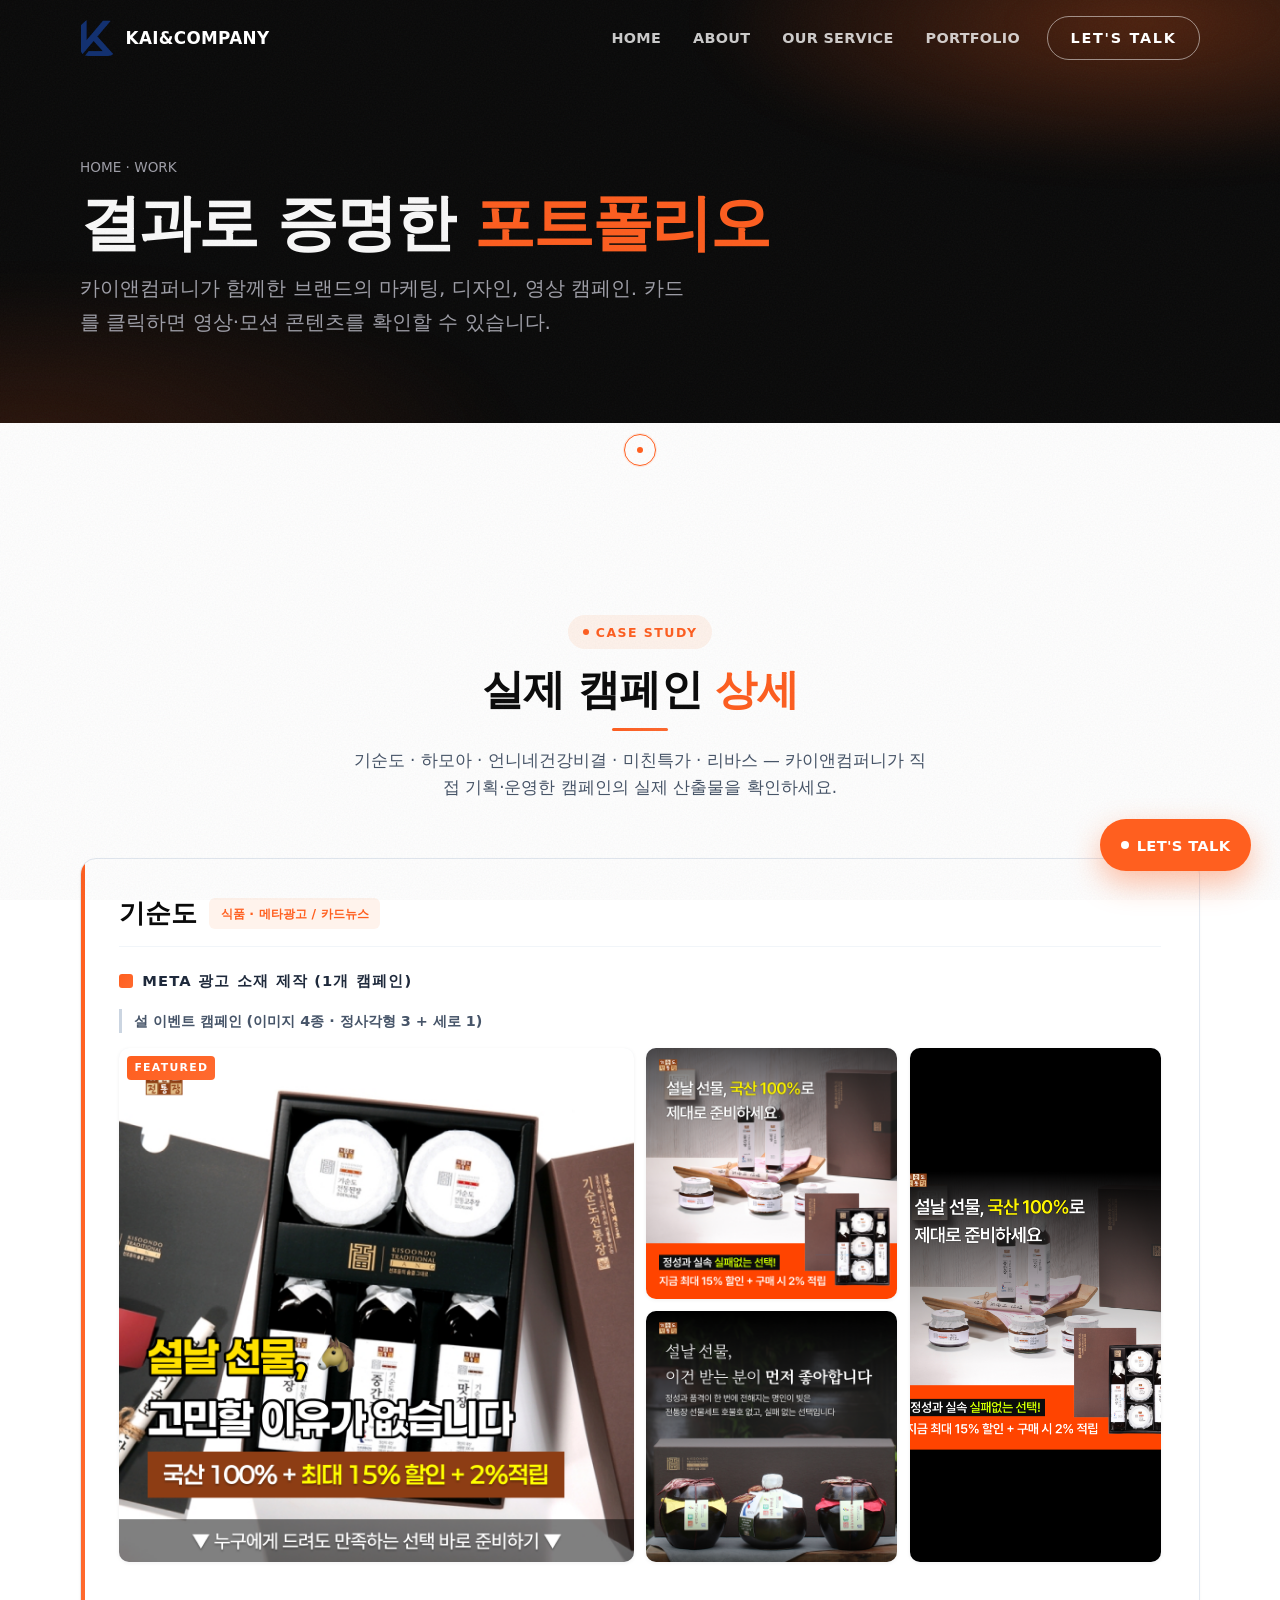
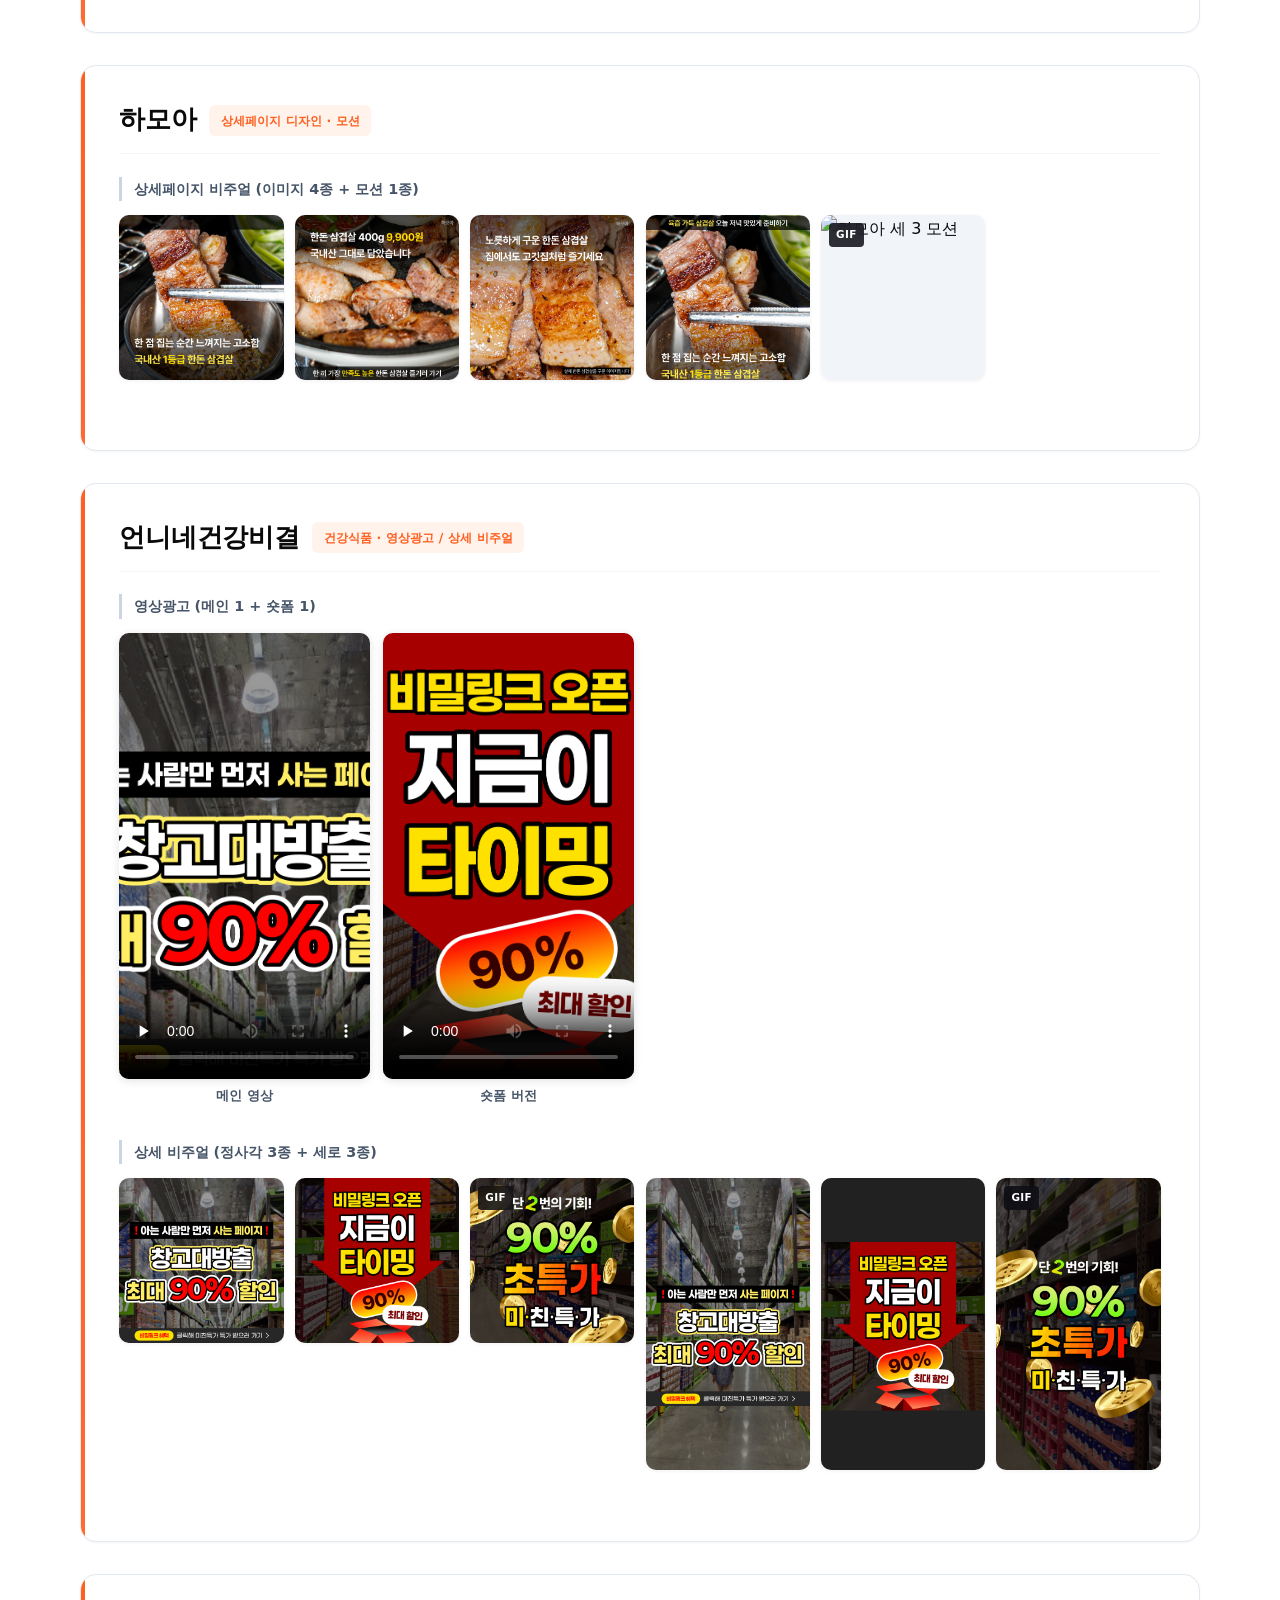
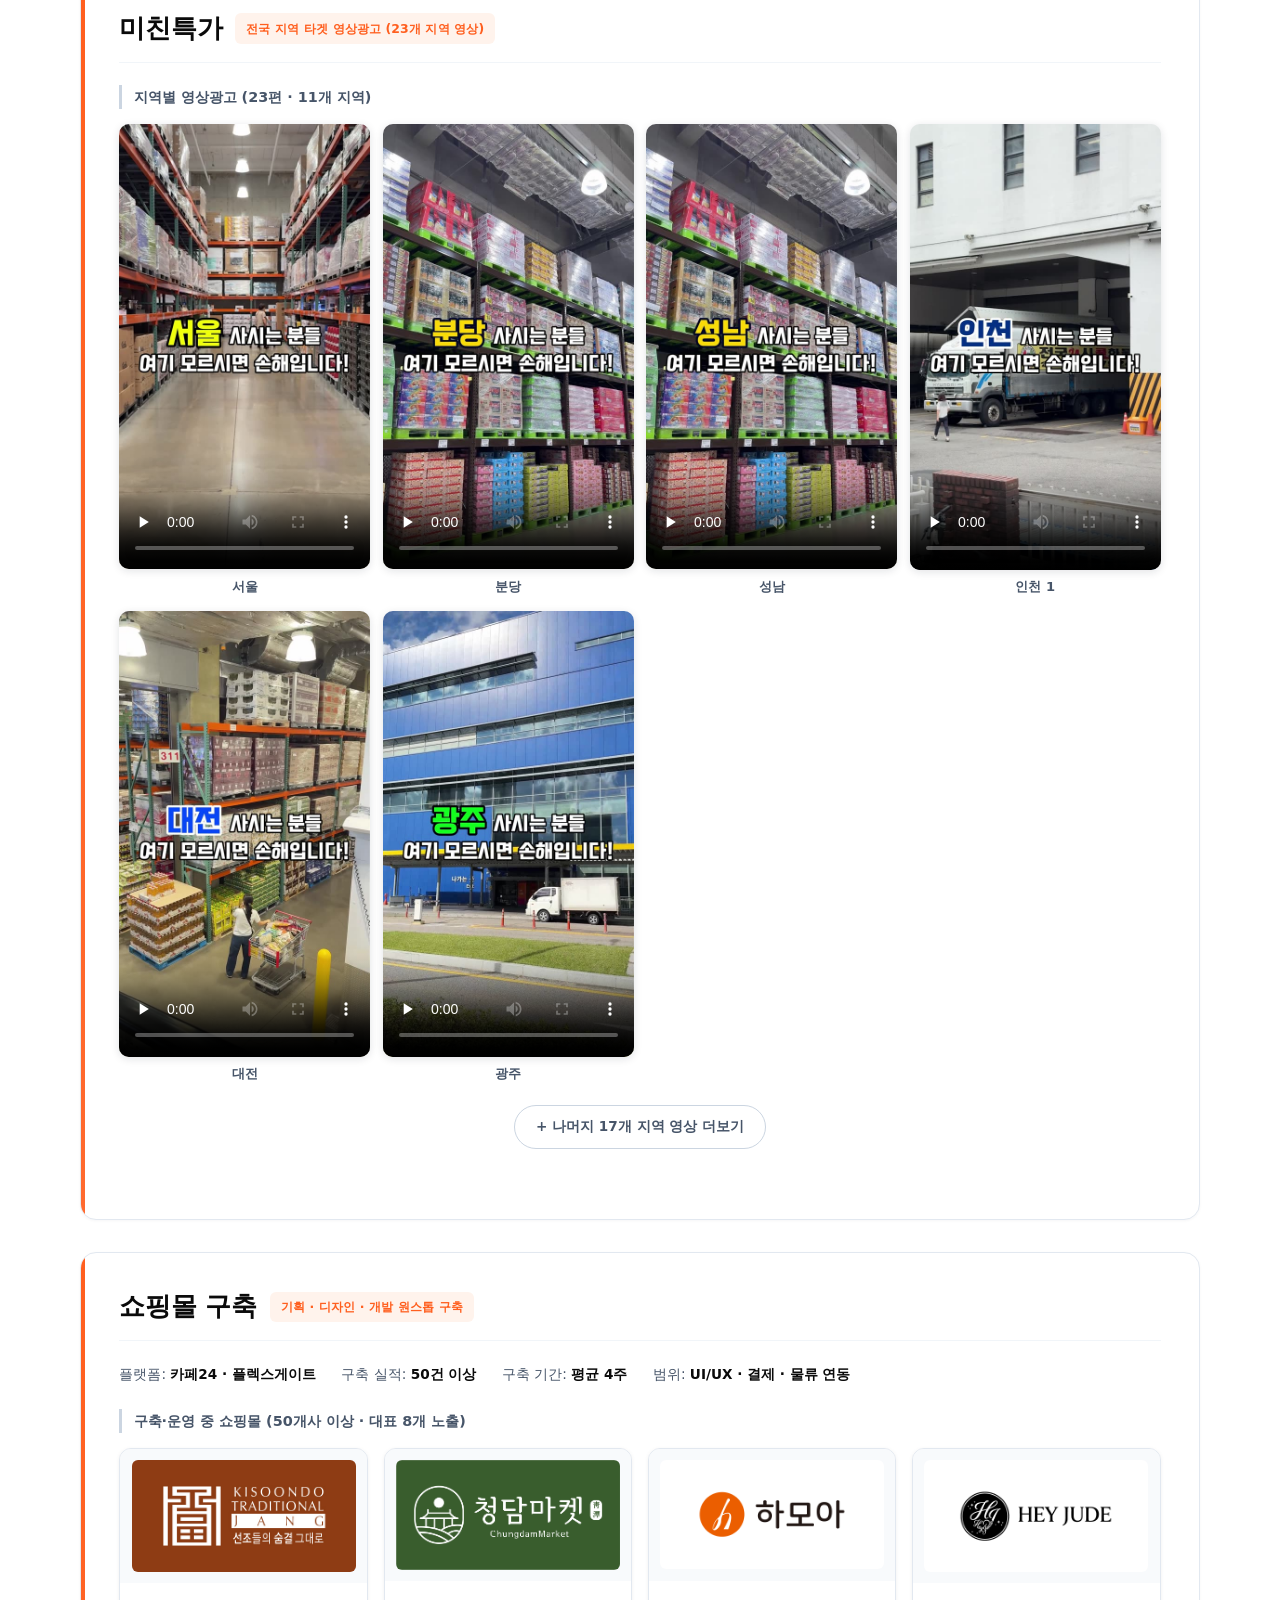
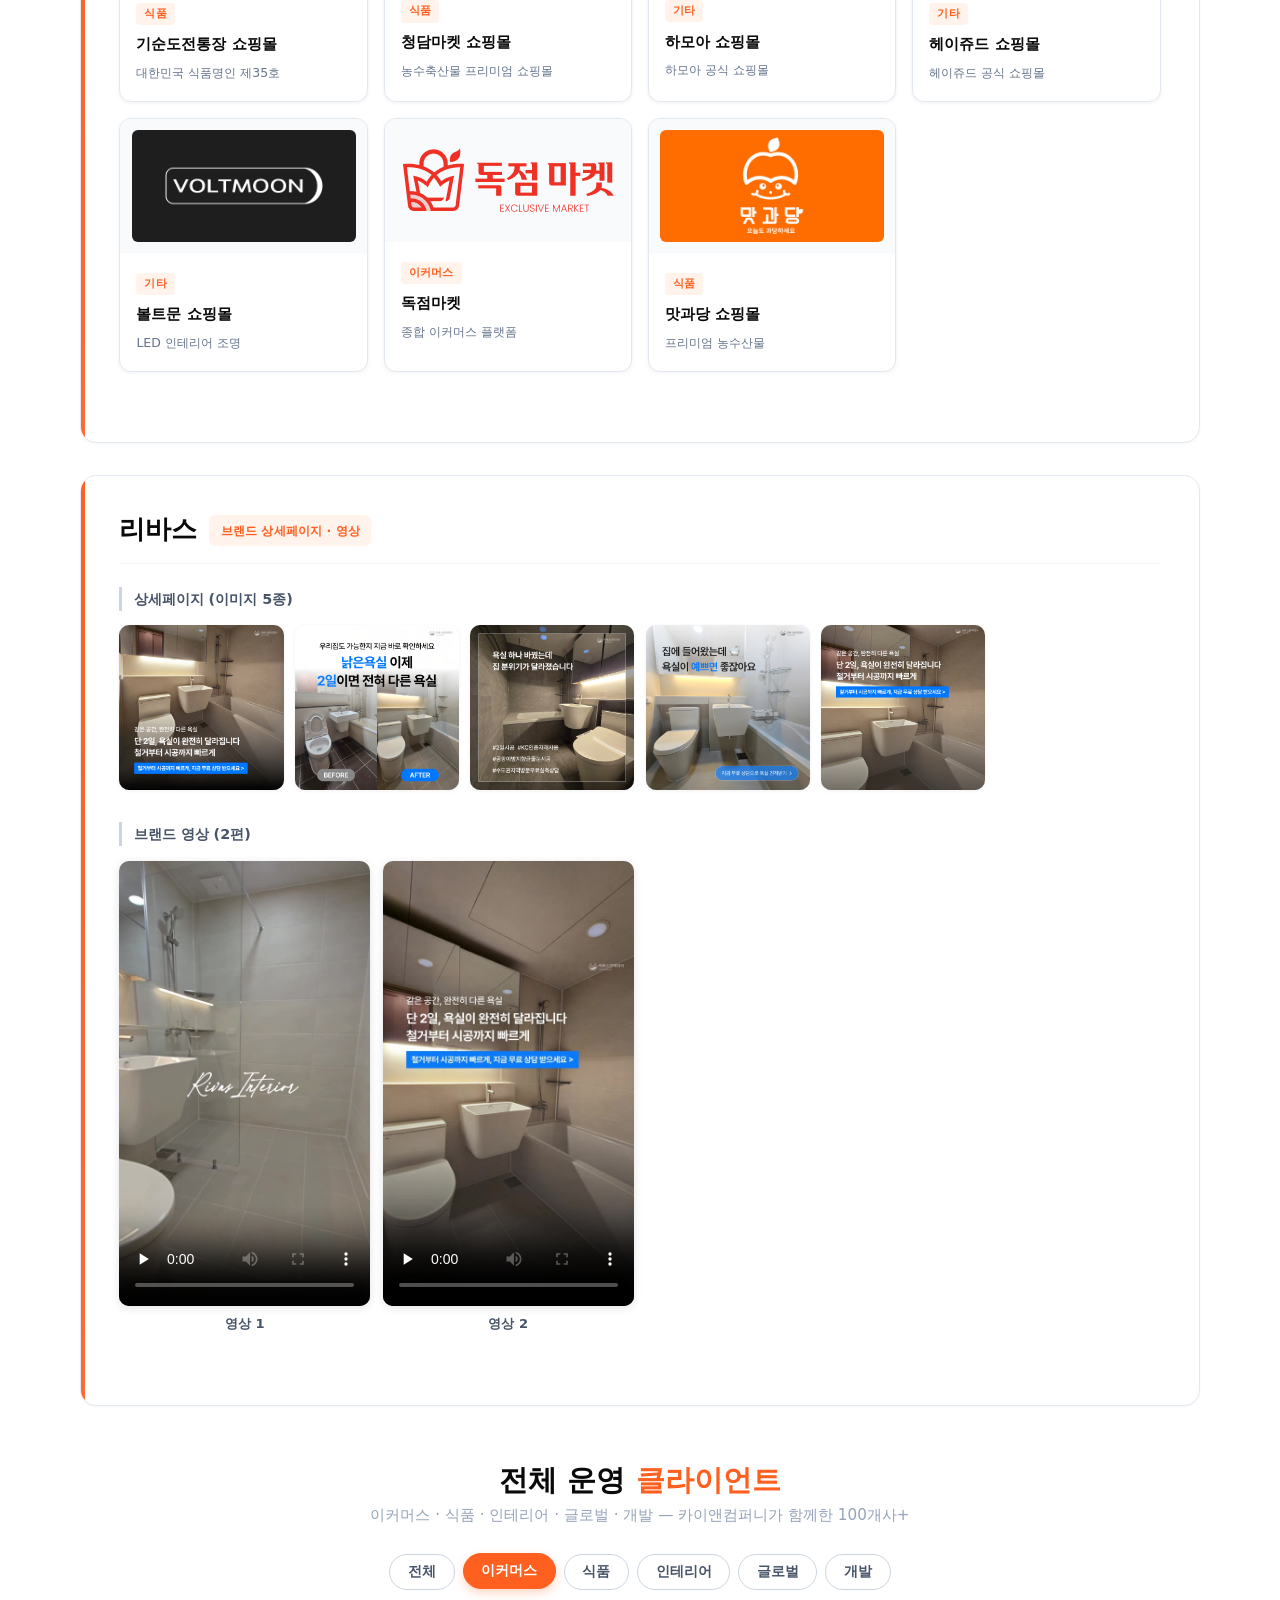
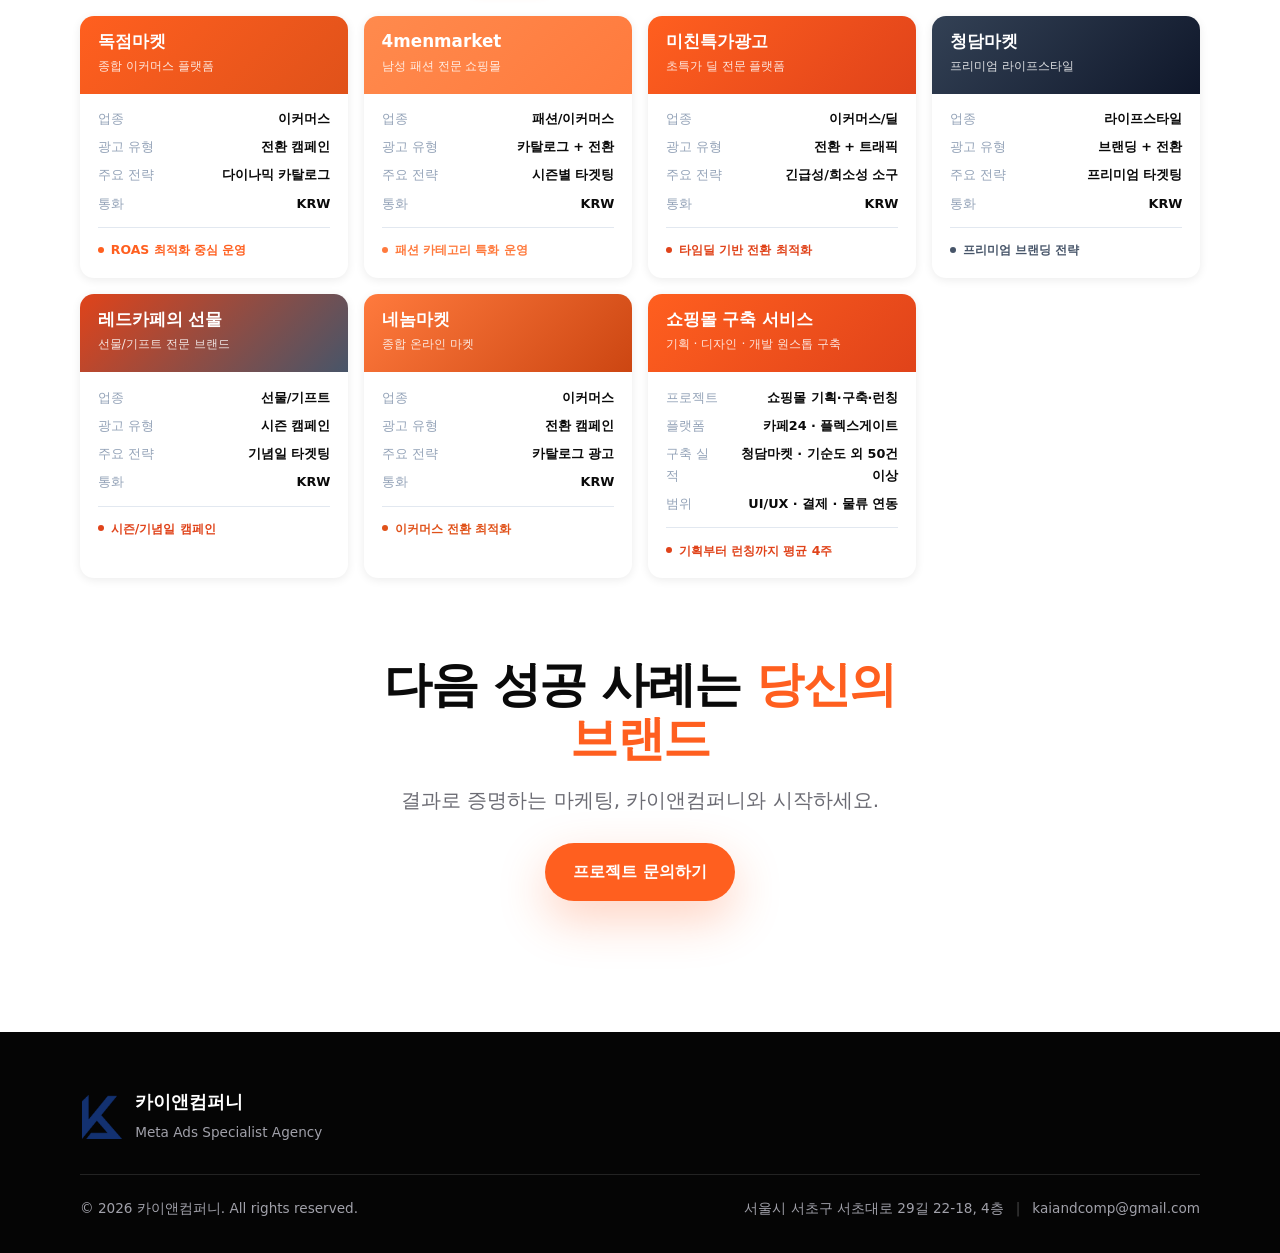
==== commit 0a92fdd0: "feat: 언니네건강비결 브랜드 카드/상세 추가 - index.html work-grid에 언니네건강비결 work-card 추가 (영상 autoplay + poster) - wor" ====
--- a/work.html
+++ b/work.html
@@ -298,7 +298,7 @@
             <span class="bd-header__eyebrow">Case Study</span>
             <h2 class="bd-header__title">실제 캠페인 <span class="text-gradient">상세</span></h2>
             <div class="bd-header__divider"></div>
-            <p class="bd-header__lead">기순도 · 하모아 · 미친특가 · 리바스 — 카이앤컴퍼니가 직접 기획·운영한 캠페인의 실제 산출물을 확인하세요.</p>
+            <p class="bd-header__lead">기순도 · 하모아 · 언니네건강비결 · 미친특가 · 리바스 — 카이앤컴퍼니가 직접 기획·운영한 캠페인의 실제 산출물을 확인하세요.</p>
           </header>
 
           <!-- 기순도 -->
@@ -339,6 +339,38 @@
                 <div class="img-grid__item"><img src="assets/images/hamoa/(세)-1.png" alt="하모아 세 1" loading="lazy" /></div>
                 <div class="img-grid__item"><img src="assets/images/hamoa/(세)-2.png" alt="하모아 세 2" loading="lazy" /></div>
                 <div class="img-grid__item"><img src="assets/images/hamoa/(세)-3.gif" alt="하모아 세 3 모션" loading="lazy" /><span class="badge">GIF</span></div>
+              </div>
+            </div>
+          </article>
+
+          <!-- 언니네건강비결 -->
+          <article class="brand-section">
+            <header class="brand-section__head">
+              <h3>언니네건강비결</h3>
+              <span class="tag">건강식품 · 영상광고 / 상세 비주얼</span>
+            </header>
+            <div class="subcampaign">
+              <h5 class="subcampaign__title">영상광고 (메인 1 + 숏폼 1)</h5>
+              <div class="video-grid">
+                <div>
+                  <video src="assets/images/unnine/0209-영상.mp4" poster="assets/images/unnine/(정)-1.png" preload="none" controls playsinline></video>
+                  <span class="video-grid__caption">메인 영상</span>
+                </div>
+                <div>
+                  <video src="assets/images/unnine/0209 (1)-영상.mp4" poster="assets/images/unnine/(정)-2.png" preload="none" controls playsinline></video>
+                  <span class="video-grid__caption">숏폼 버전</span>
+                </div>
+              </div>
+            </div>
+            <div class="subcampaign">
+              <h5 class="subcampaign__title">상세 비주얼 (정사각 3종 + 세로 3종)</h5>
+              <div class="img-grid img-grid--mixed">
+                <div class="img-grid__item"><img src="assets/images/unnine/(정)-1.png" alt="언니네 정 1" loading="lazy" /></div>
+                <div class="img-grid__item"><img src="assets/images/unnine/(정)-2.png" alt="언니네 정 2" loading="lazy" /></div>
+                <div class="img-grid__item"><img src="assets/images/unnine/(정)-3.gif" alt="언니네 정 3 모션" loading="lazy" /><span class="badge">GIF</span></div>
+                <div class="img-grid__item is-portrait"><img src="assets/images/unnine/(세)-1.png" alt="언니네 세 1" loading="lazy" /></div>
+                <div class="img-grid__item is-portrait"><img src="assets/images/unnine/(세)-2.png" alt="언니네 세 2" loading="lazy" /></div>
+                <div class="img-grid__item is-portrait"><img src="assets/images/unnine/(세)-3.gif" alt="언니네 세 3 모션" loading="lazy" /><span class="badge">GIF</span></div>
               </div>
             </div>
           </article>
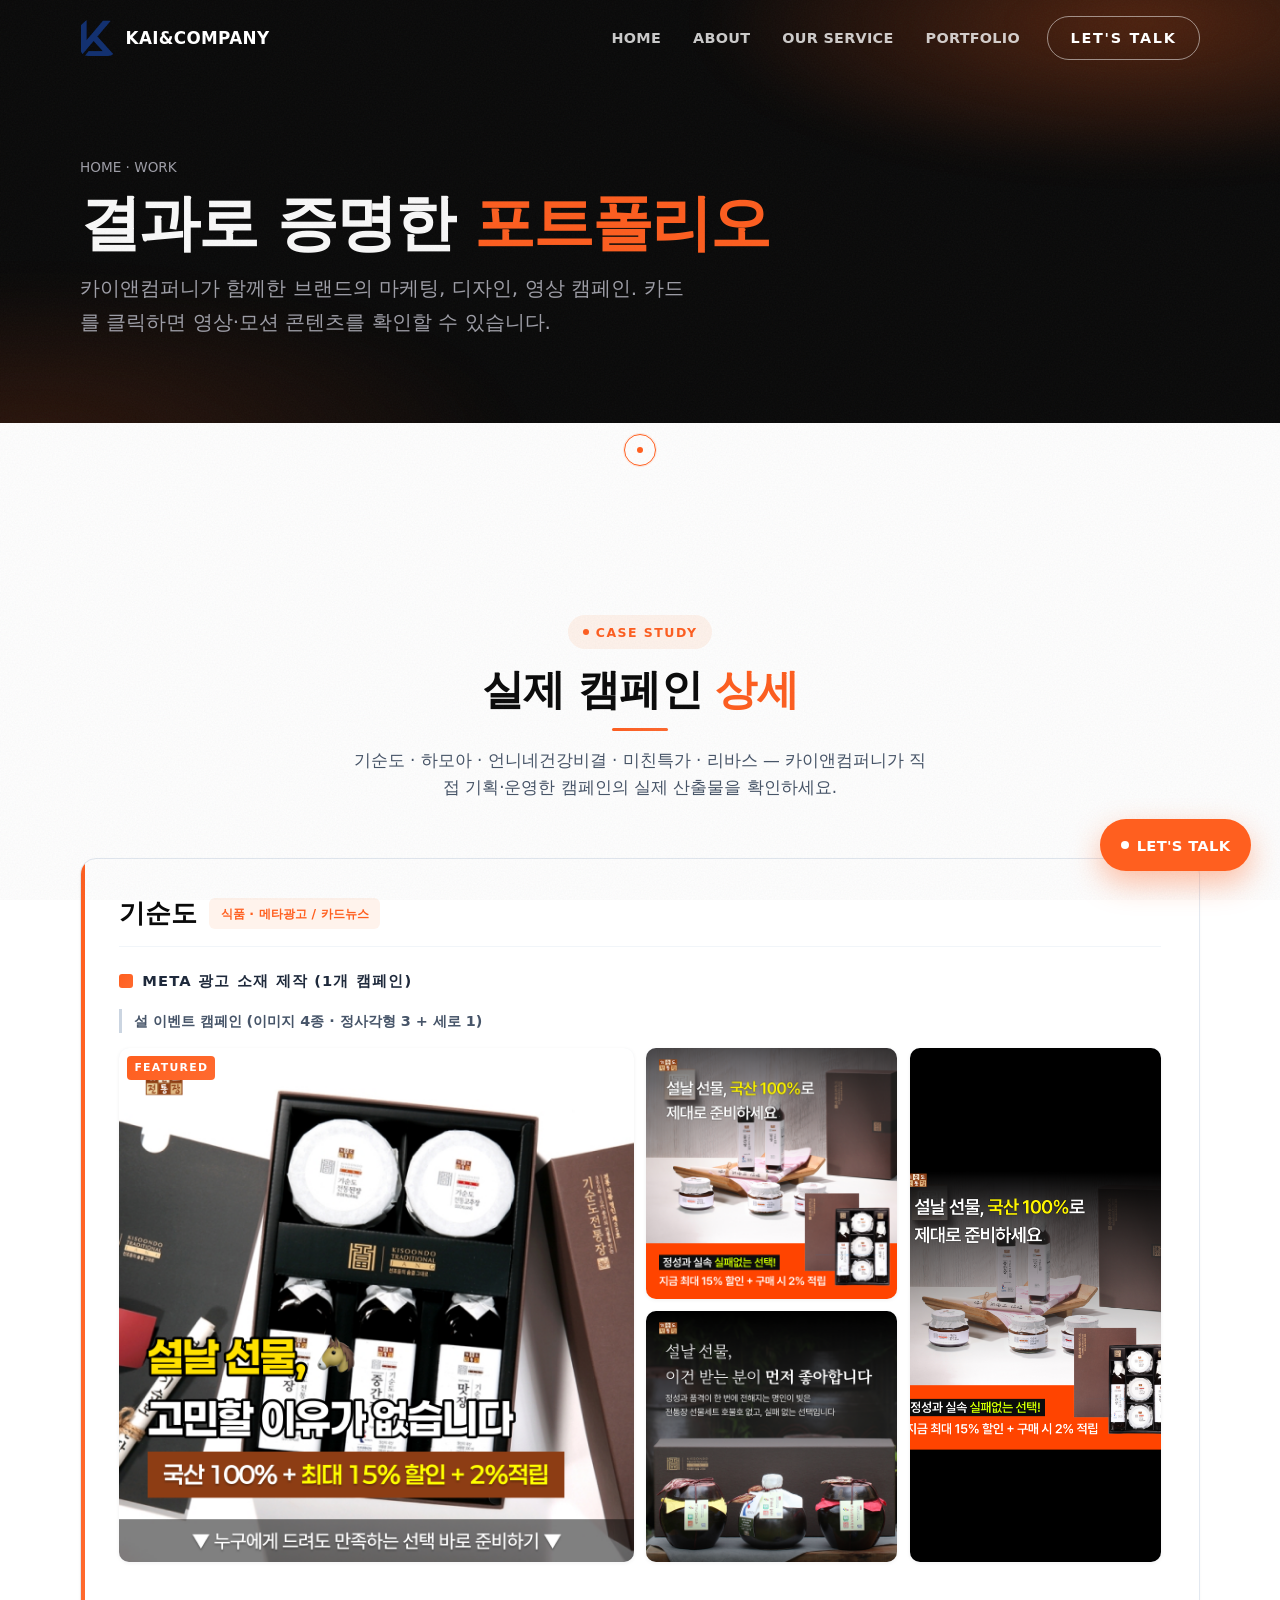
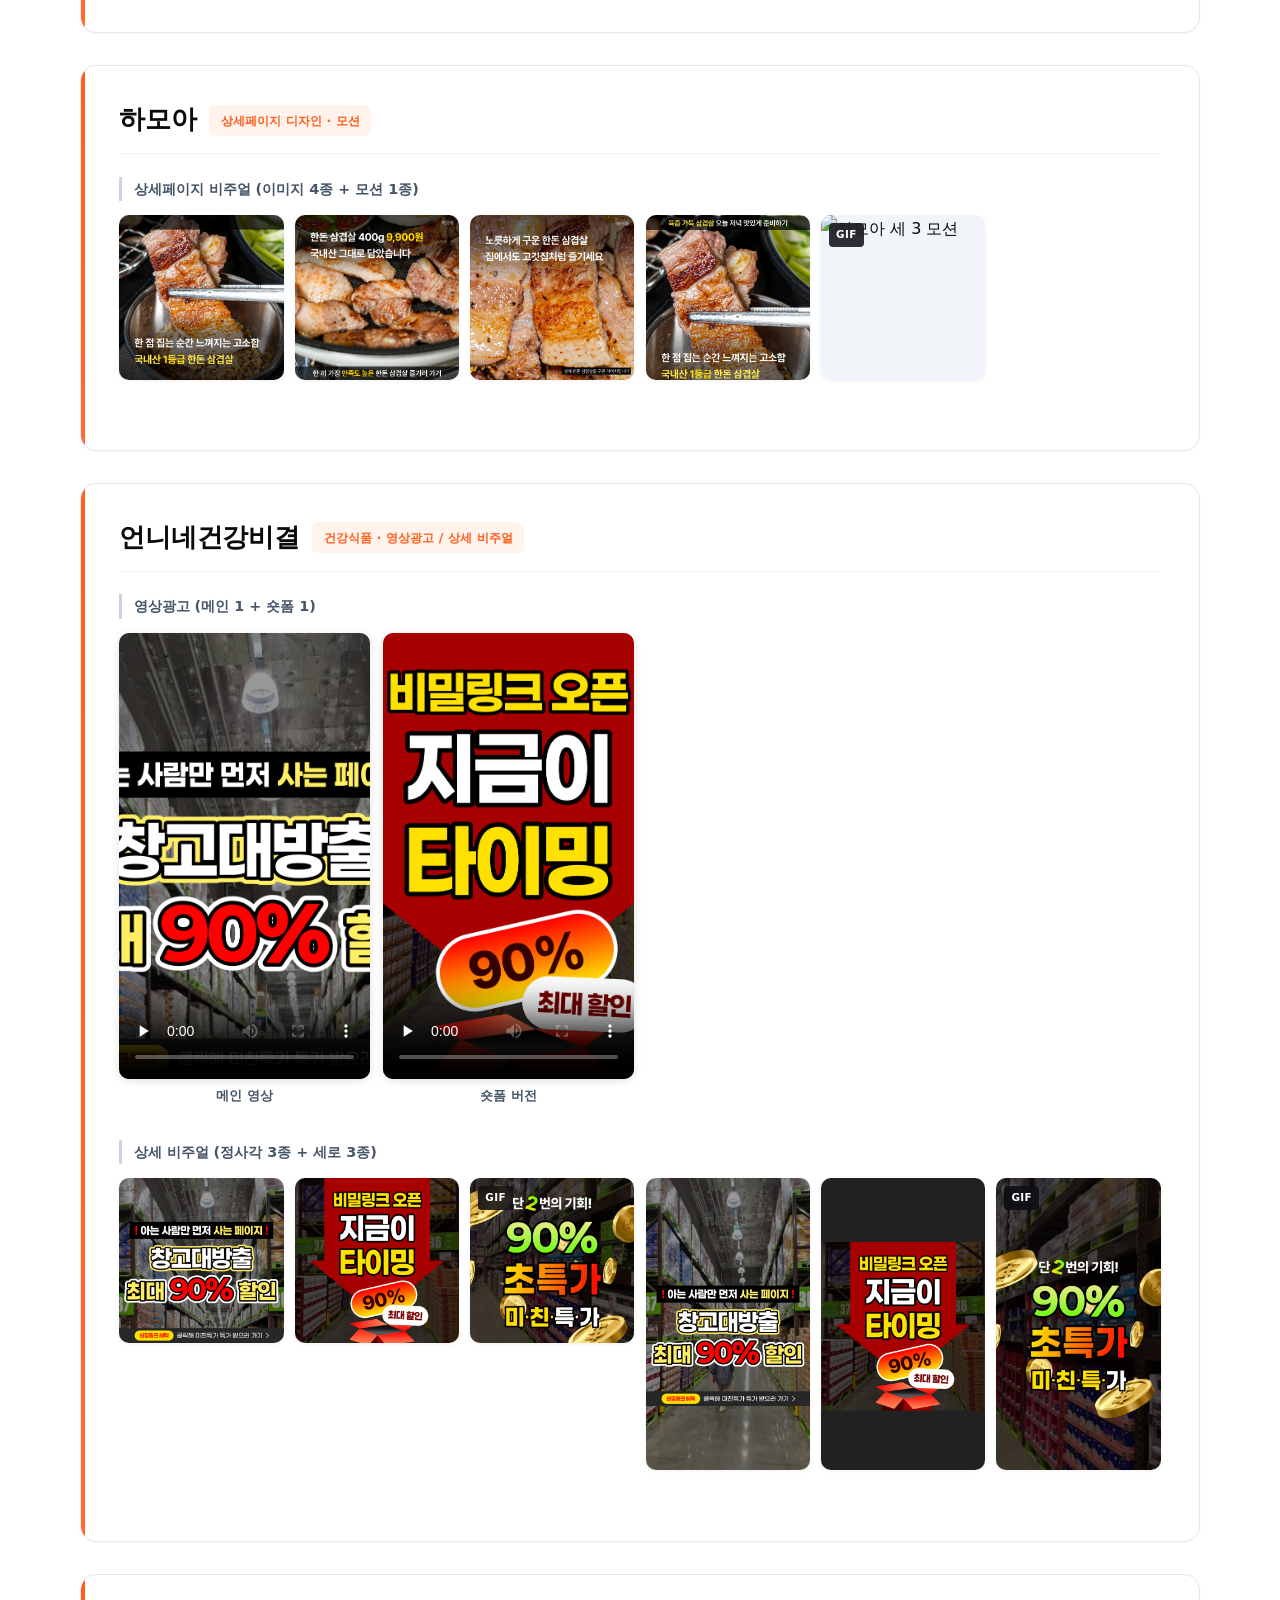
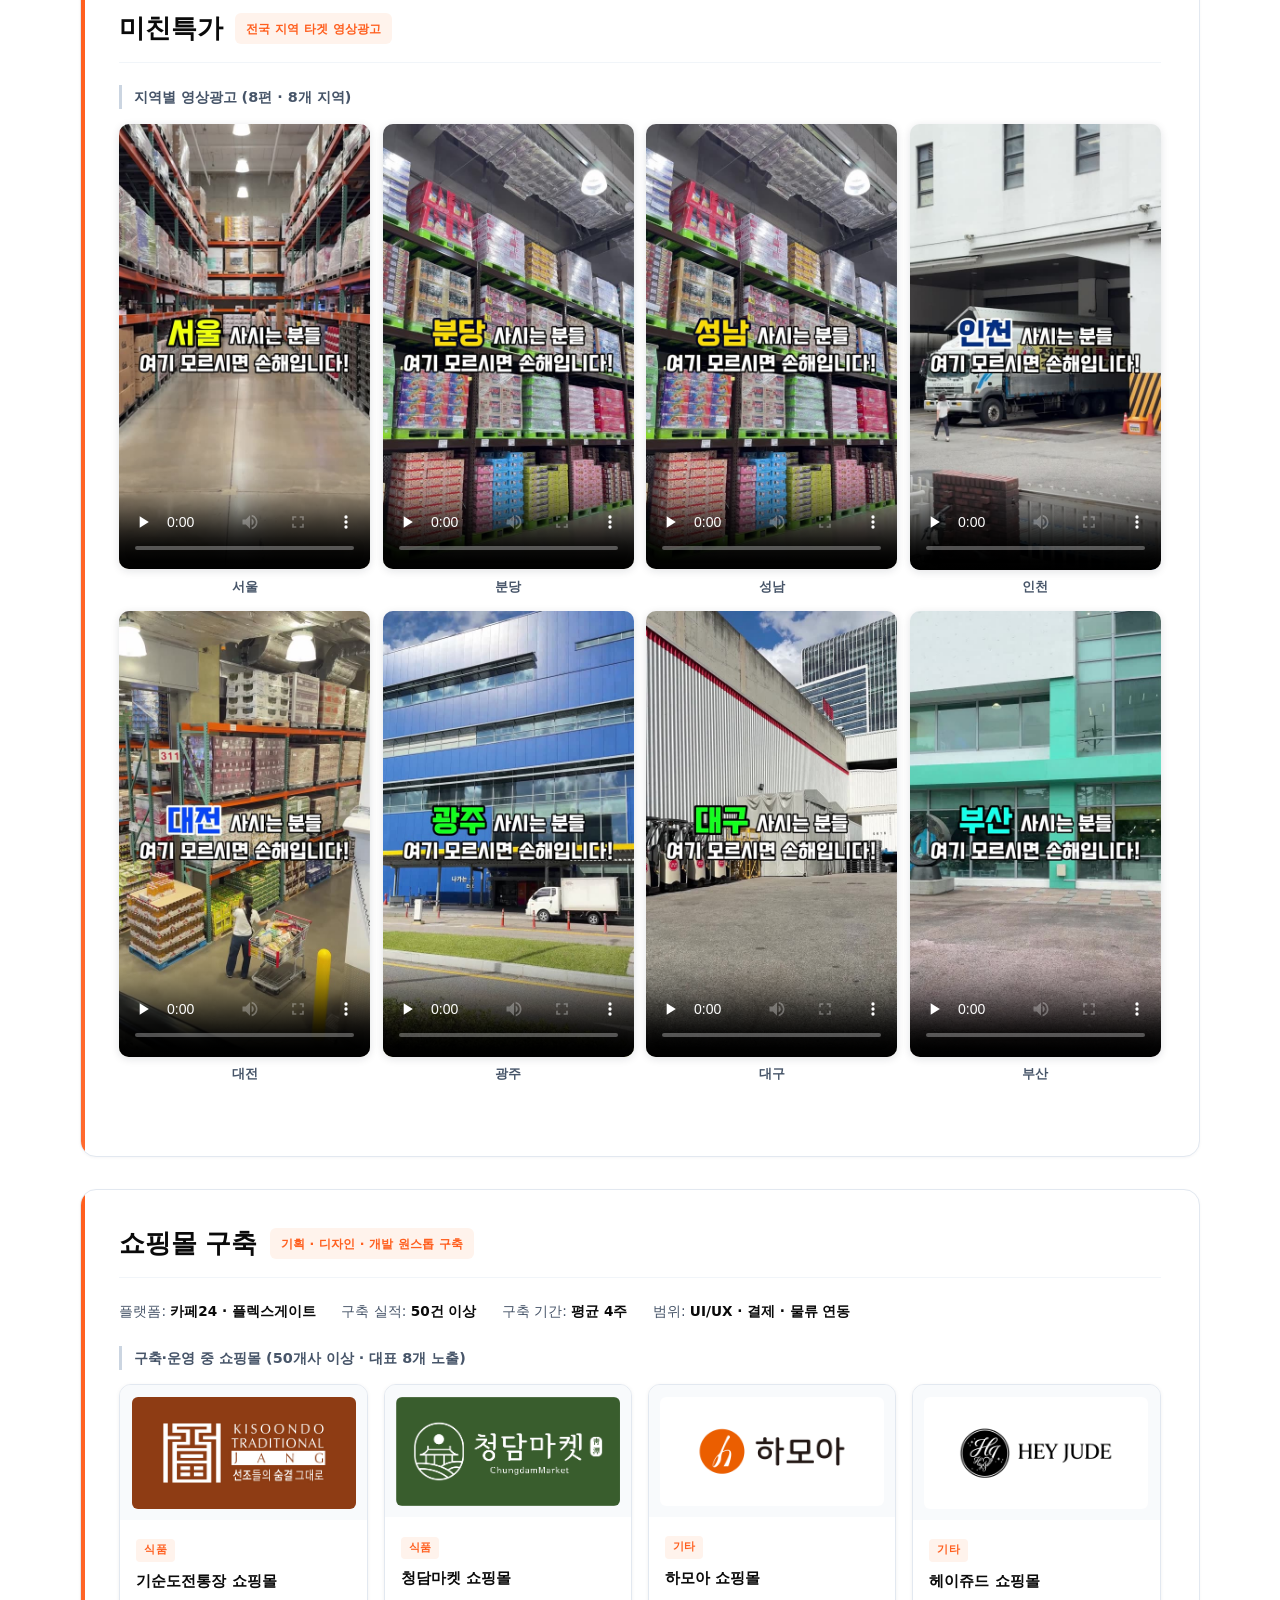
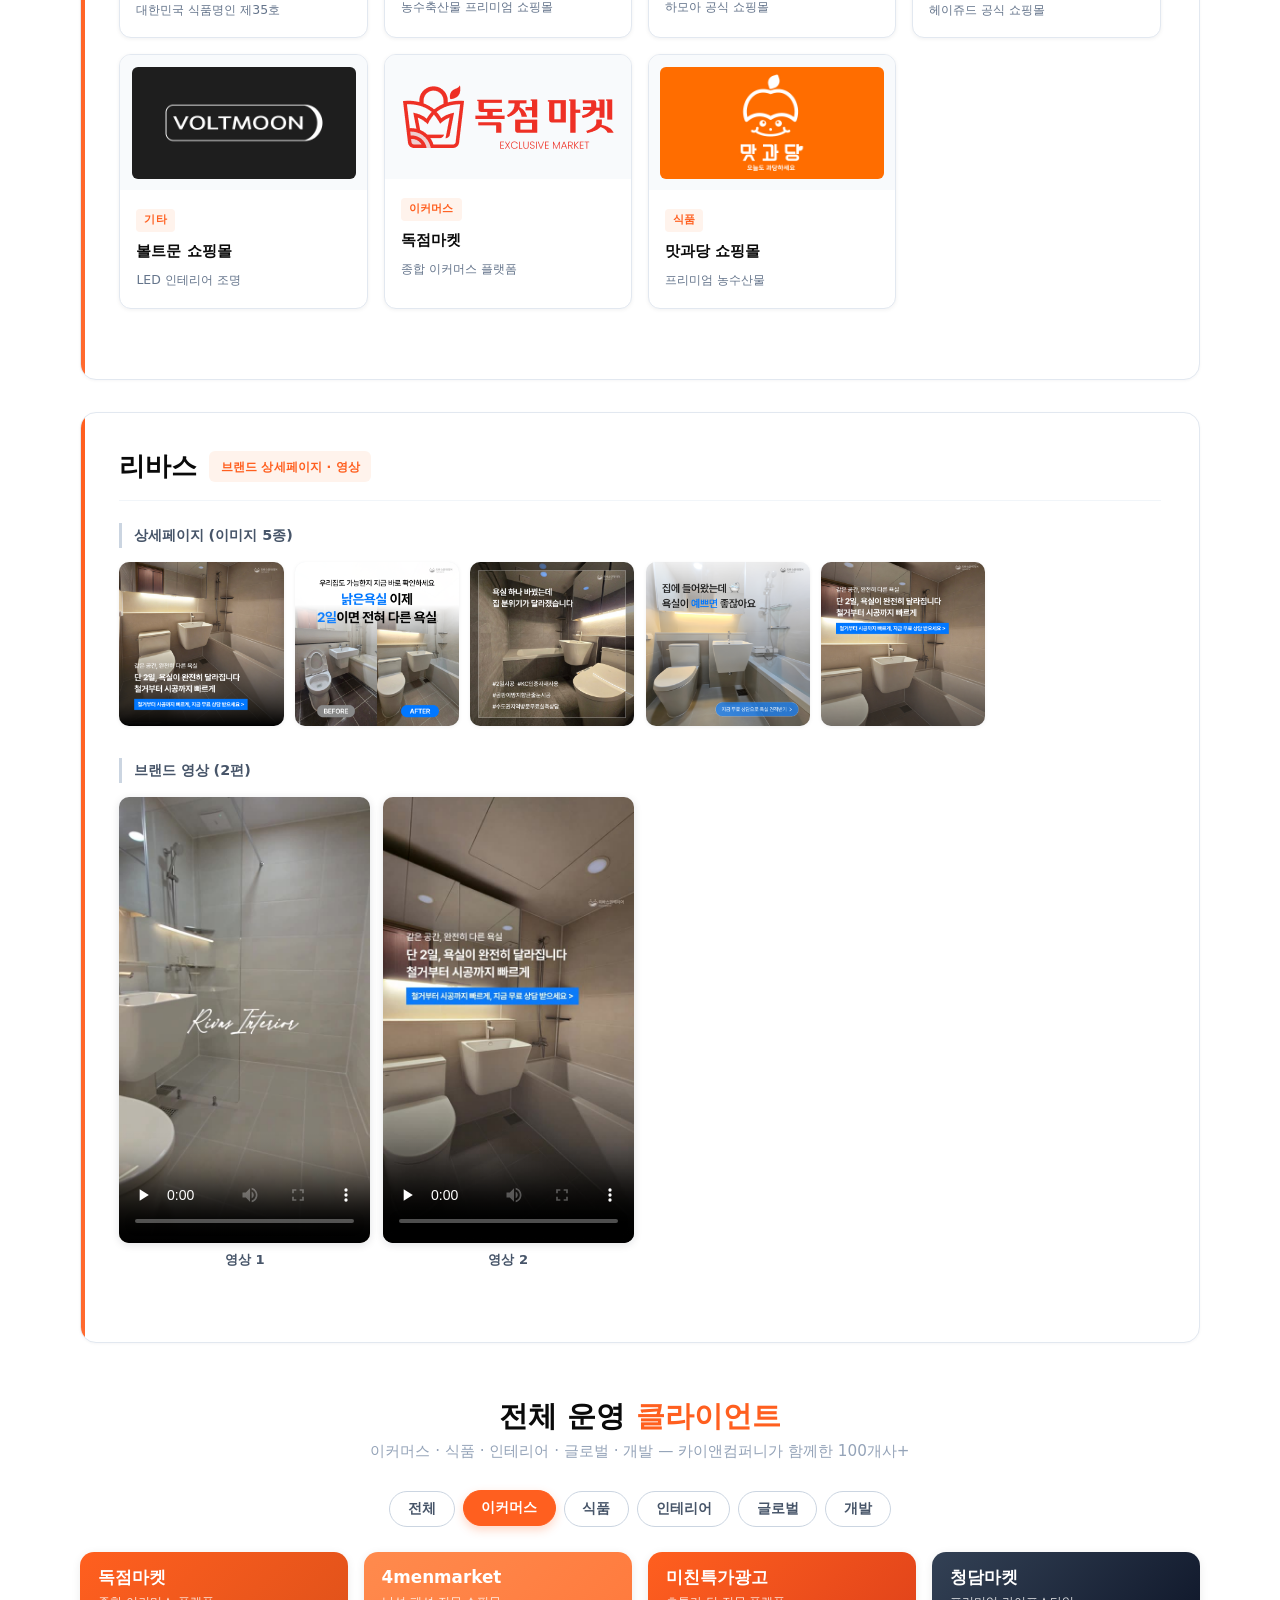
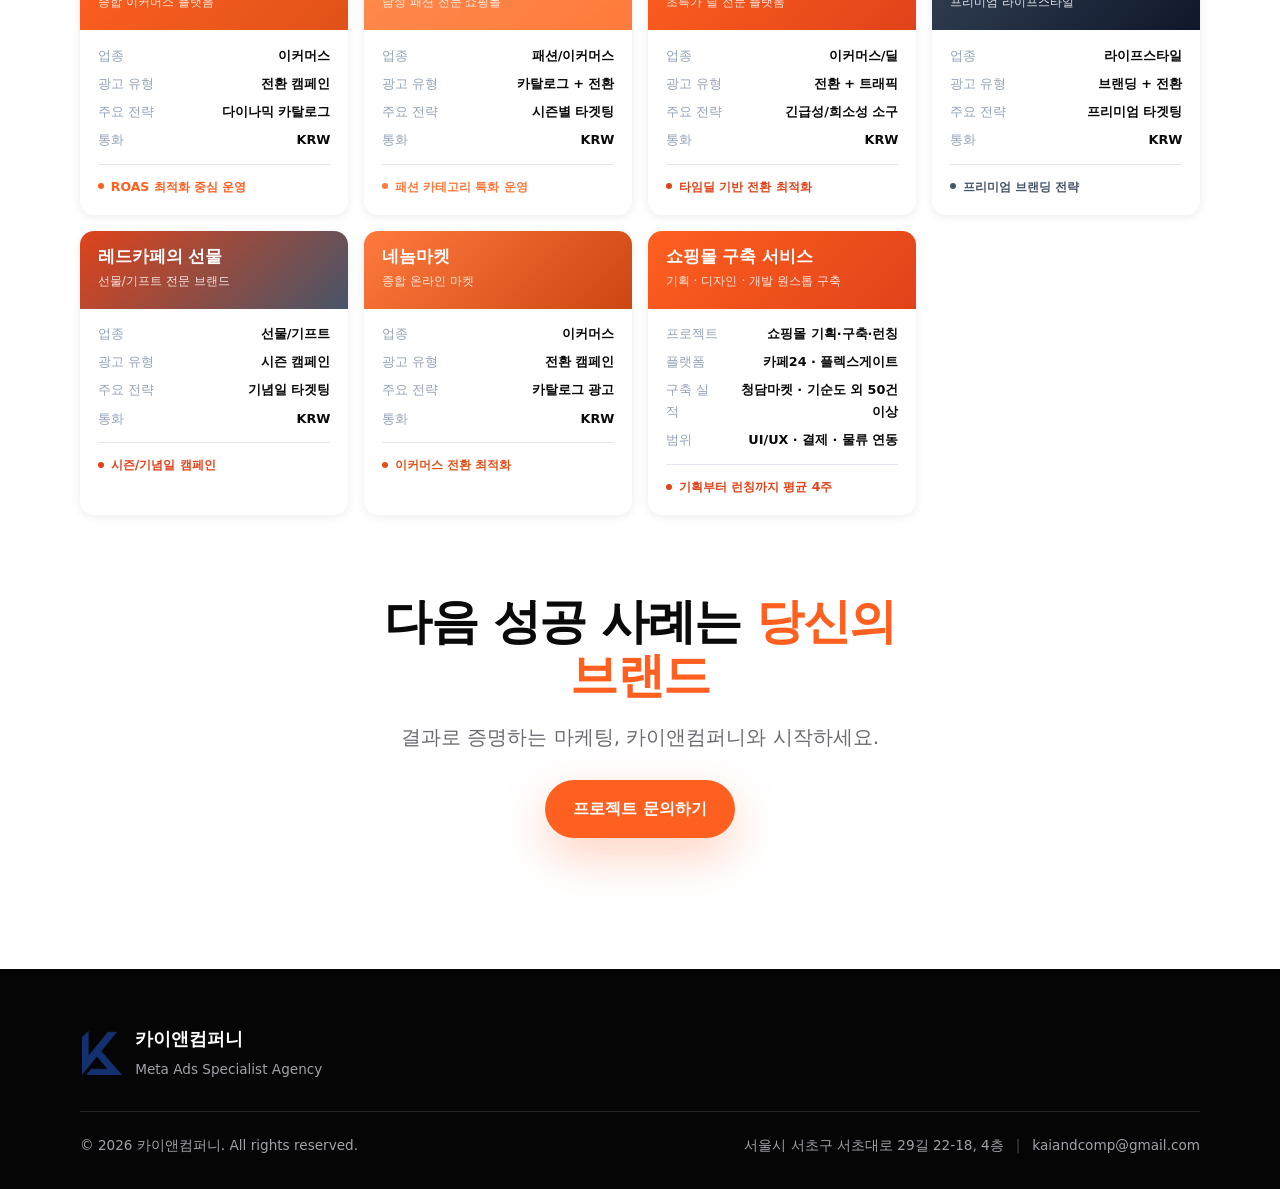
==== commit 90dee1f7: "feat: 미친특가 "+더보기 17편" 토글 제거 + 부산·대구 영상 2편 추가 - work.html: details/summary 더보기 토글 블록 통째 삭제 - 메인 video" ====
--- a/work.html
+++ b/work.html
@@ -379,42 +379,20 @@
           <article class="brand-section">
             <header class="brand-section__head">
               <h3>미친특가</h3>
-              <span class="tag">전국 지역 타겟 영상광고 (23개 지역 영상)</span>
+              <span class="tag">전국 지역 타겟 영상광고</span>
             </header>
             <div class="subcampaign">
-              <h5 class="subcampaign__title">지역별 영상광고 (23편 · 11개 지역)</h5>
-              <!-- 대표 6개 노출 -->
+              <h5 class="subcampaign__title">지역별 영상광고 (8편 · 8개 지역)</h5>
               <div class="video-grid">
                 <div><video src="assets/images/michinteukga/영상-서울.mp4" poster="assets/images/michinteukga/thumbs/영상-서울.jpg" preload="none" controls playsinline></video><span class="video-grid__caption">서울</span></div>
                 <div><video src="assets/images/michinteukga/영상-분당.mp4" poster="assets/images/michinteukga/thumbs/영상-분당.jpg" preload="none" controls playsinline></video><span class="video-grid__caption">분당</span></div>
                 <div><video src="assets/images/michinteukga/영상-성남.mp4" poster="assets/images/michinteukga/thumbs/영상-성남.jpg" preload="none" controls playsinline></video><span class="video-grid__caption">성남</span></div>
-                <div><video src="assets/images/michinteukga/영상-인천-1.mp4" poster="assets/images/michinteukga/thumbs/영상-인천-1.jpg" preload="none" controls playsinline></video><span class="video-grid__caption">인천 1</span></div>
+                <div><video src="assets/images/michinteukga/영상-인천-1.mp4" poster="assets/images/michinteukga/thumbs/영상-인천-1.jpg" preload="none" controls playsinline></video><span class="video-grid__caption">인천</span></div>
                 <div><video src="assets/images/michinteukga/영상-대전.mp4" poster="assets/images/michinteukga/thumbs/영상-대전.jpg" preload="none" controls playsinline></video><span class="video-grid__caption">대전</span></div>
                 <div><video src="assets/images/michinteukga/영상-광주.mp4" poster="assets/images/michinteukga/thumbs/영상-광주.jpg" preload="none" controls playsinline></video><span class="video-grid__caption">광주</span></div>
+                <div><video src="assets/images/michinteukga/영상-대구.mp4" poster="assets/images/michinteukga/thumbs/영상-대구.jpg" preload="none" controls playsinline></video><span class="video-grid__caption">대구</span></div>
+                <div><video src="assets/images/michinteukga/영상-부산.mp4" poster="assets/images/michinteukga/thumbs/영상-부산.jpg" preload="none" controls playsinline></video><span class="video-grid__caption">부산</span></div>
               </div>
-              <!-- 나머지 17개 더보기 (details/summary 토글) -->
-              <details class="more-videos">
-                <summary><span class="more-videos__more">+ 나머지 17개 지역 영상 더보기</span><span class="more-videos__less">− 접기</span></summary>
-                <div class="video-grid" style="margin-top: .8rem;">
-                  <div><video src="assets/images/michinteukga/영상-인천-2.mp4" poster="assets/images/michinteukga/thumbs/영상-인천-2.jpg" preload="none" controls playsinline></video><span class="video-grid__caption">인천 2</span></div>
-                  <div><video src="assets/images/michinteukga/영상-인천-3.mp4" poster="assets/images/michinteukga/thumbs/영상-인천-3.jpg" preload="none" controls playsinline></video><span class="video-grid__caption">인천 3</span></div>
-                  <div><video src="assets/images/michinteukga/영상-대전-1.mp4" poster="assets/images/michinteukga/thumbs/영상-대전-1.jpg" preload="none" controls playsinline></video><span class="video-grid__caption">대전 1</span></div>
-                  <div><video src="assets/images/michinteukga/영상-대전-2.mp4" poster="assets/images/michinteukga/thumbs/영상-대전-2.jpg" preload="none" controls playsinline></video><span class="video-grid__caption">대전 2</span></div>
-                  <div><video src="assets/images/michinteukga/영상-대구.mp4" poster="assets/images/michinteukga/thumbs/영상-대구.jpg" preload="none" controls playsinline></video><span class="video-grid__caption">대구</span></div>
-                  <div><video src="assets/images/michinteukga/영상-부산.mp4" poster="assets/images/michinteukga/thumbs/영상-부산.jpg" preload="none" controls playsinline></video><span class="video-grid__caption">부산</span></div>
-                  <div><video src="assets/images/michinteukga/영상-부산-1.mp4" poster="assets/images/michinteukga/thumbs/영상-부산-1.jpg" preload="none" controls playsinline></video><span class="video-grid__caption">부산 1</span></div>
-                  <div><video src="assets/images/michinteukga/영상-부산-2.mp4" poster="assets/images/michinteukga/thumbs/영상-부산-2.jpg" preload="none" controls playsinline></video><span class="video-grid__caption">부산 2</span></div>
-                  <div><video src="assets/images/michinteukga/영상-울산-1.mp4" poster="assets/images/michinteukga/thumbs/영상-울산-1.jpg" preload="none" controls playsinline></video><span class="video-grid__caption">울산 1</span></div>
-                  <div><video src="assets/images/michinteukga/영상-울산-2.mp4" poster="assets/images/michinteukga/thumbs/영상-울산-2.jpg" preload="none" controls playsinline></video><span class="video-grid__caption">울산 2</span></div>
-                  <div><video src="assets/images/michinteukga/영상-울산-3.mp4" poster="assets/images/michinteukga/thumbs/영상-울산-3.jpg" preload="none" controls playsinline></video><span class="video-grid__caption">울산 3</span></div>
-                  <div><video src="assets/images/michinteukga/영상-창원-1.mp4" poster="assets/images/michinteukga/thumbs/영상-창원-1.jpg" preload="none" controls playsinline></video><span class="video-grid__caption">창원 1</span></div>
-                  <div><video src="assets/images/michinteukga/영상-창원-2.mp4" poster="assets/images/michinteukga/thumbs/영상-창원-2.jpg" preload="none" controls playsinline></video><span class="video-grid__caption">창원 2</span></div>
-                  <div><video src="assets/images/michinteukga/영상-창원-3.mp4" poster="assets/images/michinteukga/thumbs/영상-창원-3.jpg" preload="none" controls playsinline></video><span class="video-grid__caption">창원 3</span></div>
-                  <div><video src="assets/images/michinteukga/영상-여수-1.mp4" poster="assets/images/michinteukga/thumbs/영상-여수-1.jpg" preload="none" controls playsinline></video><span class="video-grid__caption">여수 1</span></div>
-                  <div><video src="assets/images/michinteukga/영상-여수-2.mp4" poster="assets/images/michinteukga/thumbs/영상-여수-2.jpg" preload="none" controls playsinline></video><span class="video-grid__caption">여수 2</span></div>
-                  <div><video src="assets/images/michinteukga/영상-여수-3.mp4" poster="assets/images/michinteukga/thumbs/영상-여수-3.jpg" preload="none" controls playsinline></video><span class="video-grid__caption">여수 3</span></div>
-                </div>
-              </details>
             </div>
           </article>
 
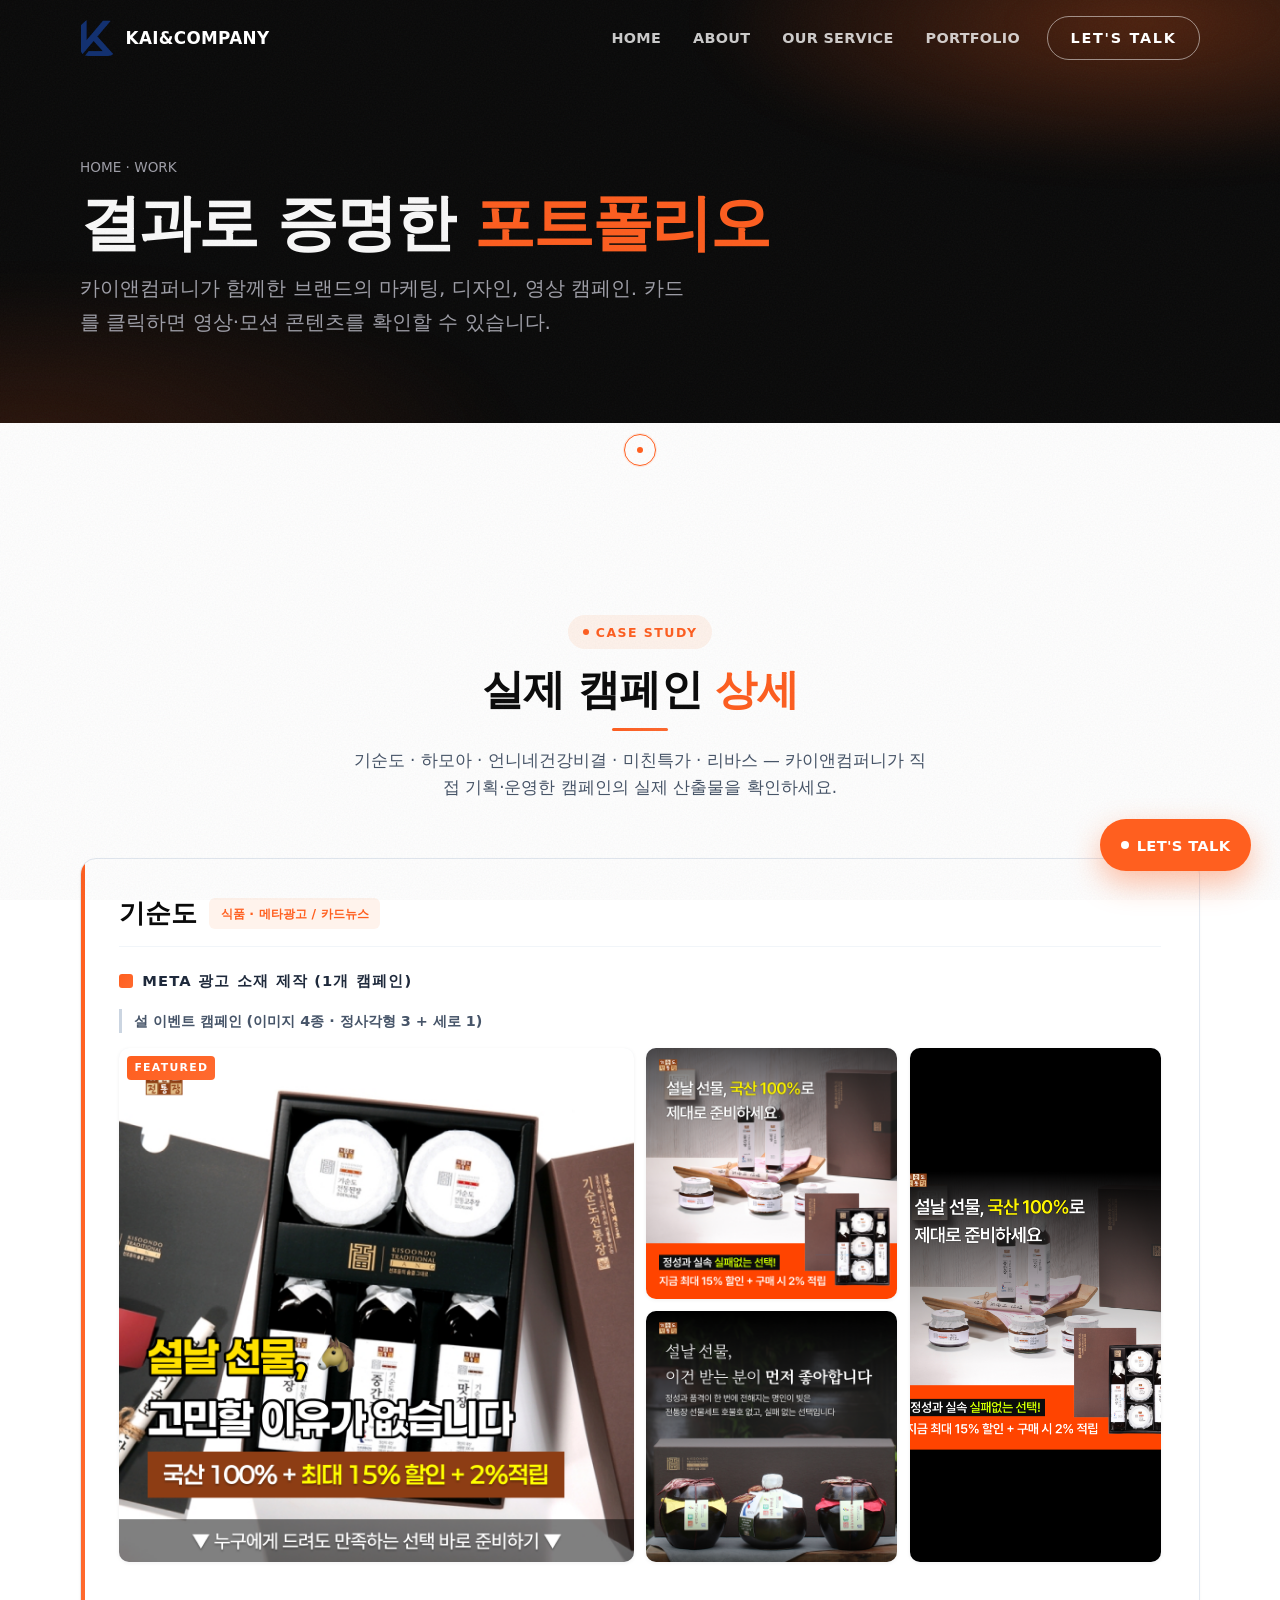
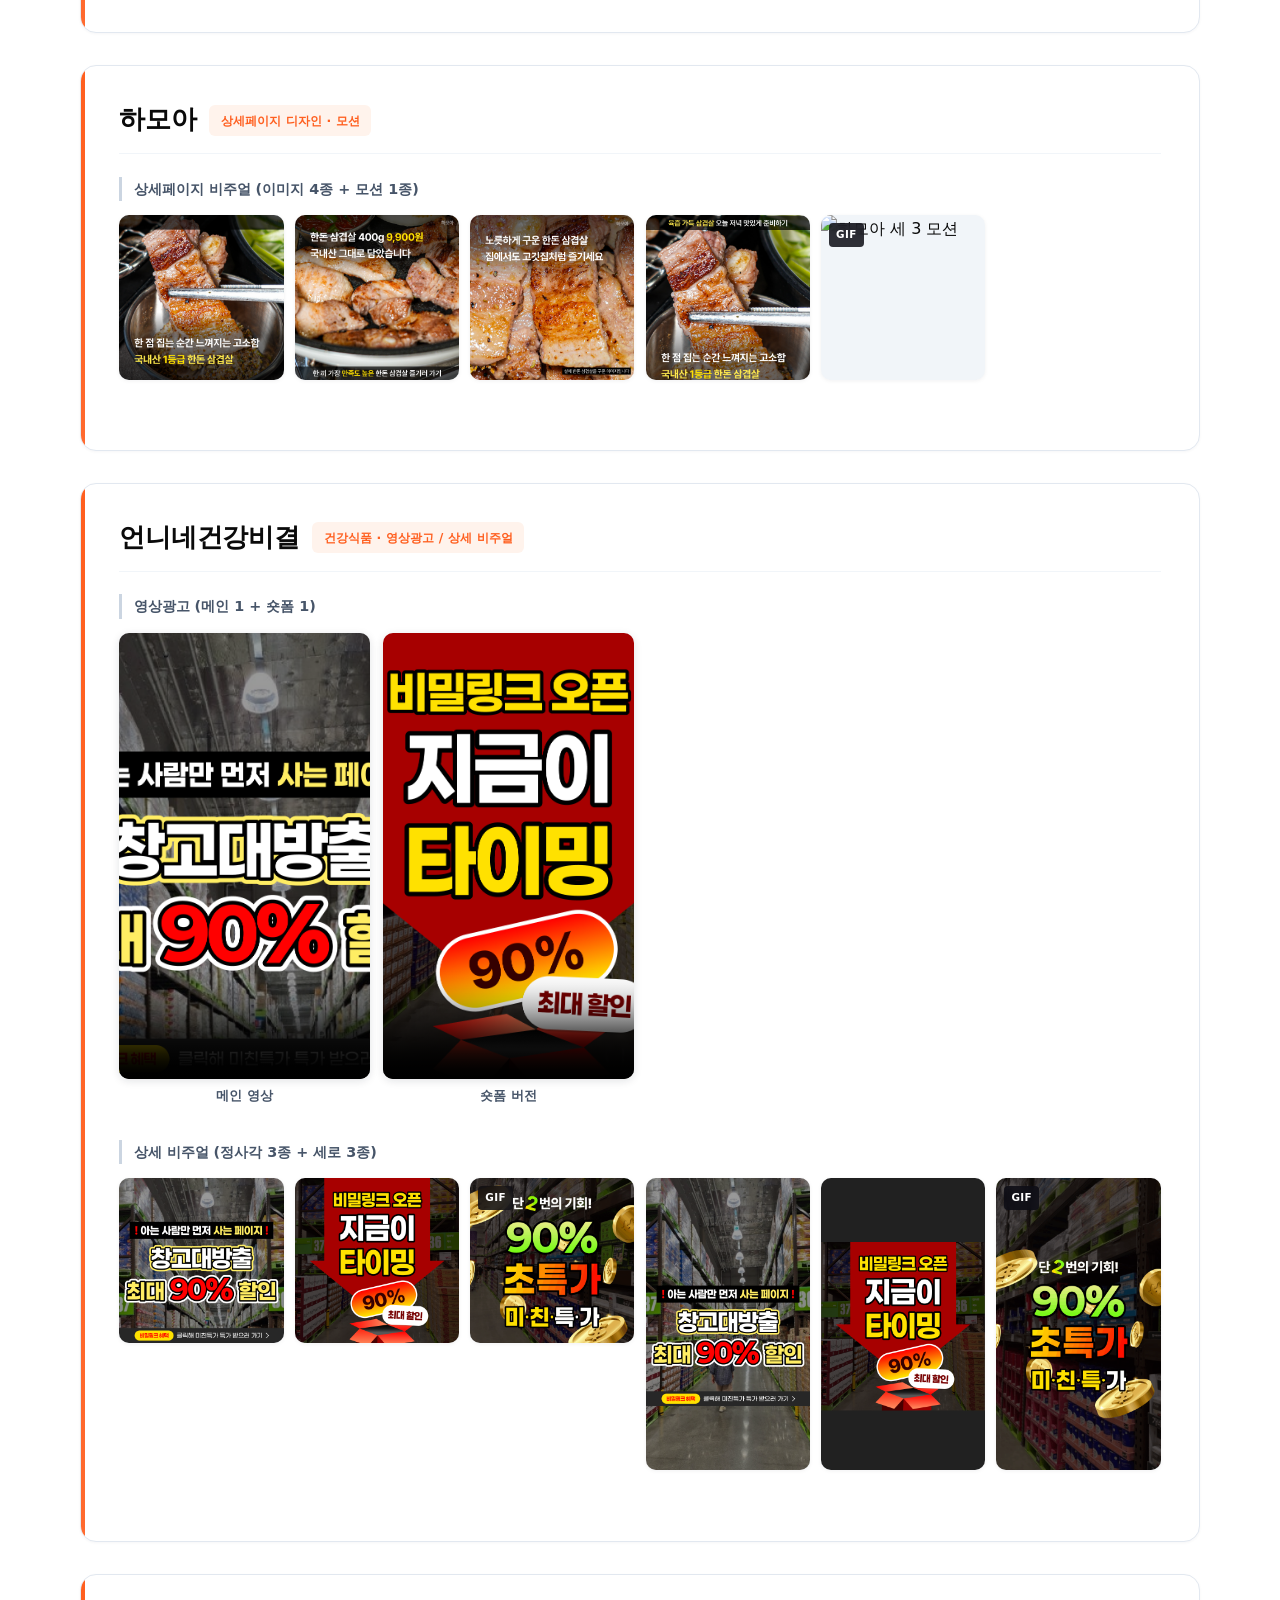
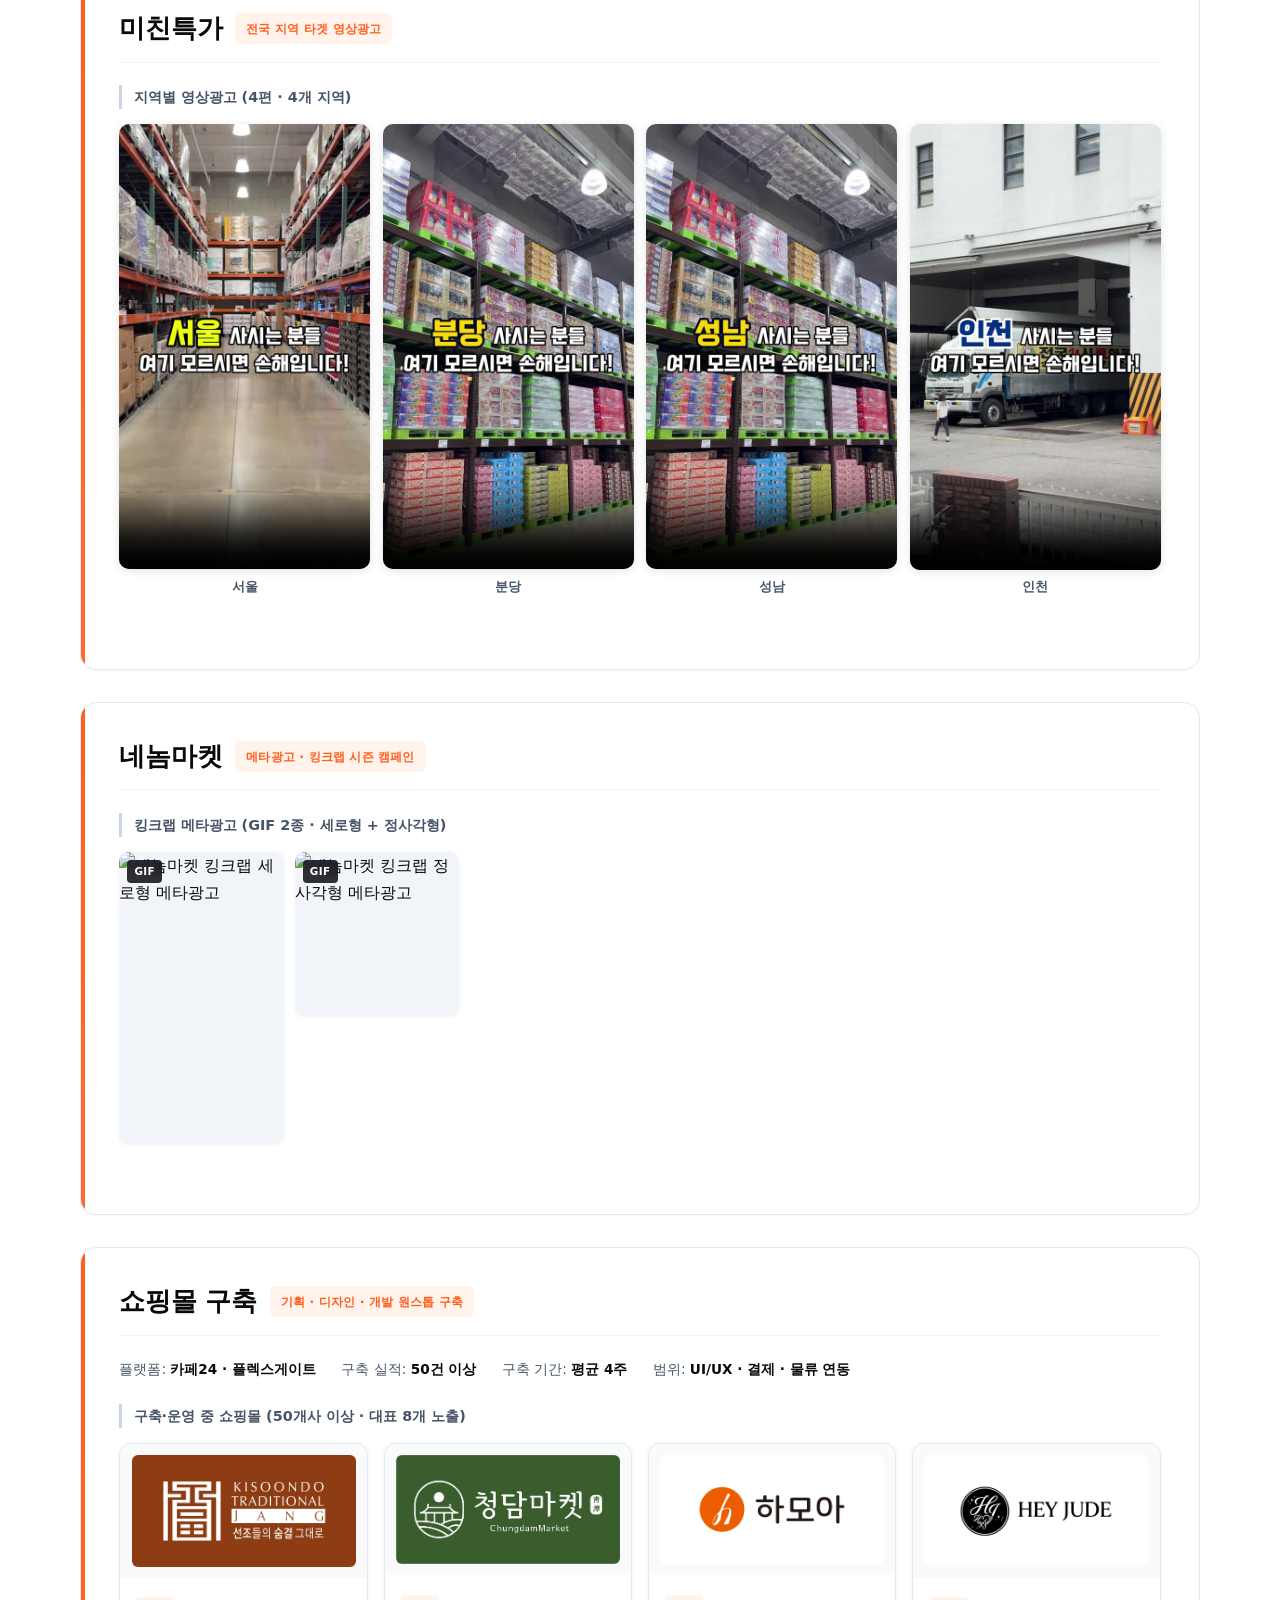
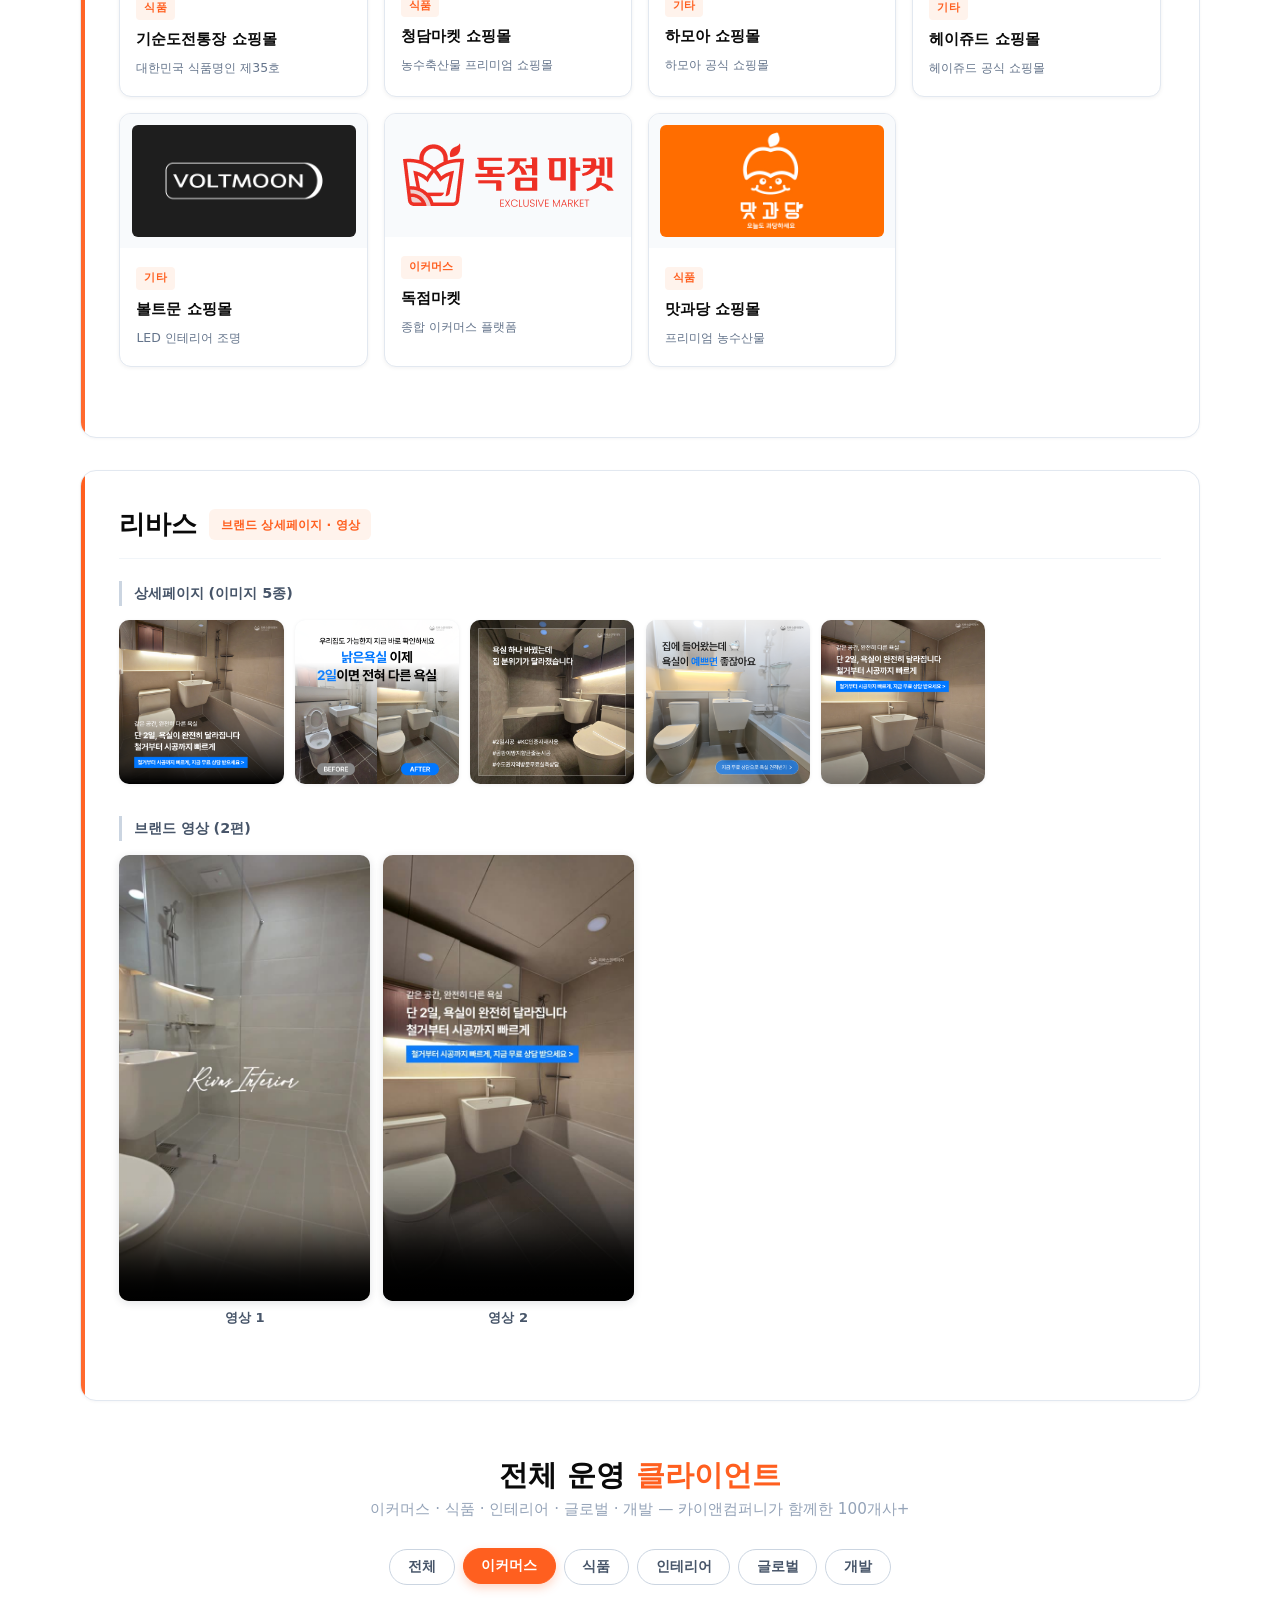
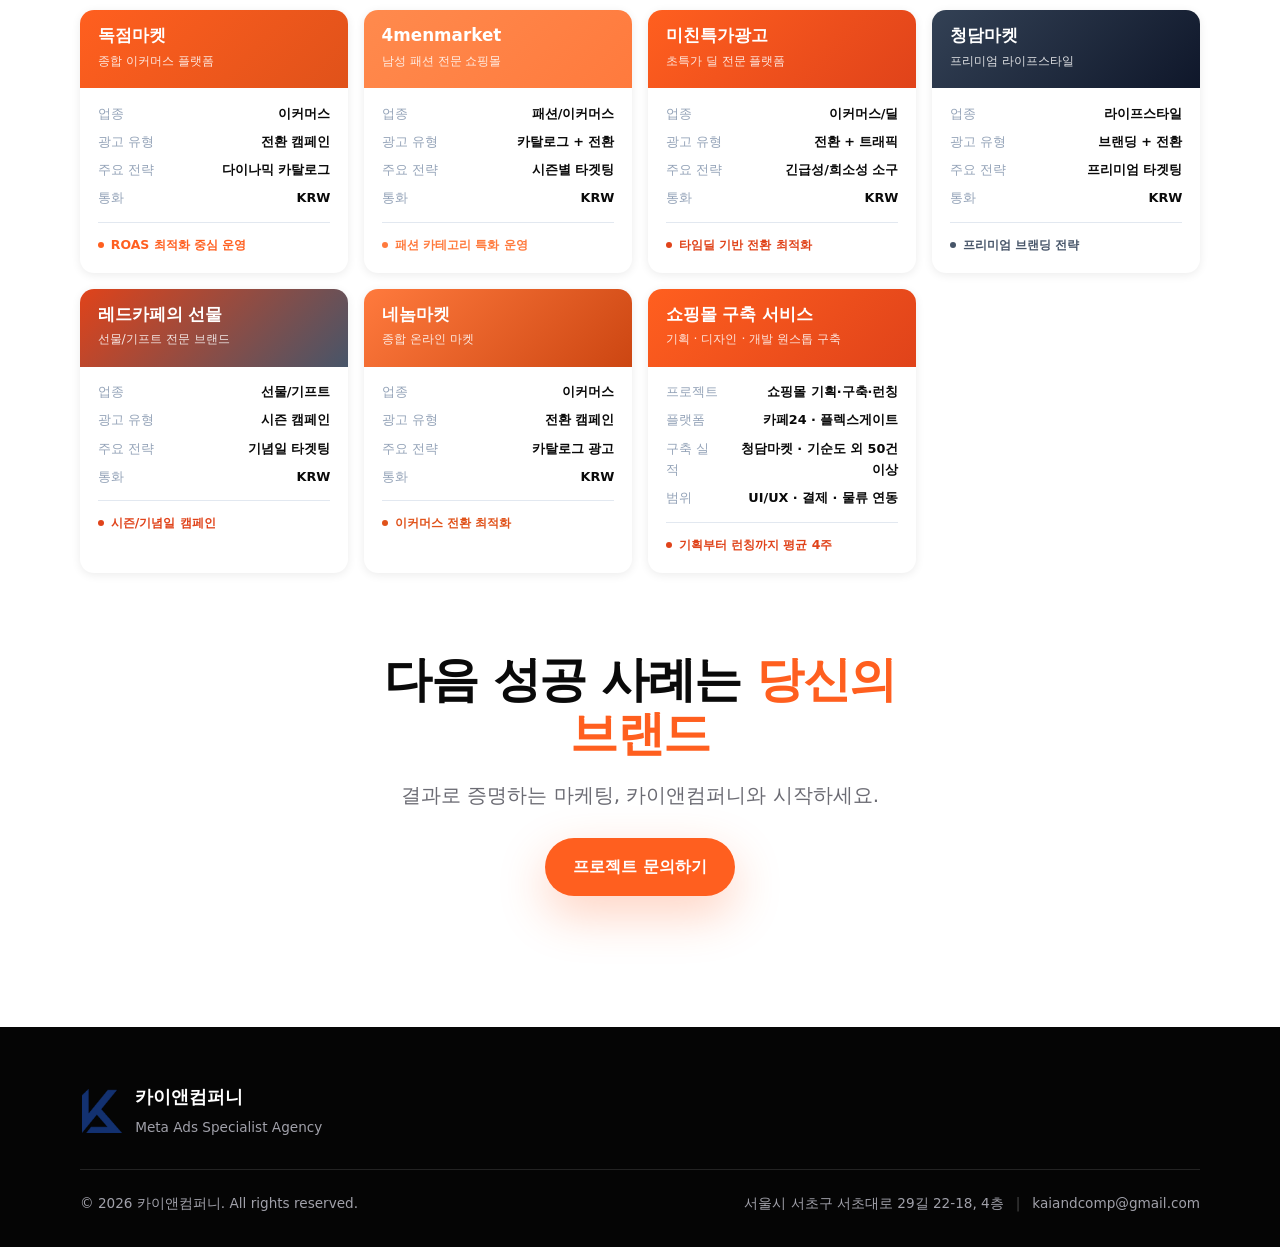
==== commit d9a344ba: "feat: 미친특가 4편으로 축소 + 네놈마켓 킹크랩 메타광고 brand-section 신설 - 미친특가 video-grid: 8편 → 4편 (서울/분당/성남/인천만 유지) - 대" ====
--- a/work.html
+++ b/work.html
@@ -382,16 +382,27 @@
               <span class="tag">전국 지역 타겟 영상광고</span>
             </header>
             <div class="subcampaign">
-              <h5 class="subcampaign__title">지역별 영상광고 (8편 · 8개 지역)</h5>
+              <h5 class="subcampaign__title">지역별 영상광고 (4편 · 4개 지역)</h5>
               <div class="video-grid">
                 <div><video src="assets/images/michinteukga/영상-서울.mp4" poster="assets/images/michinteukga/thumbs/영상-서울.jpg" preload="none" controls playsinline></video><span class="video-grid__caption">서울</span></div>
                 <div><video src="assets/images/michinteukga/영상-분당.mp4" poster="assets/images/michinteukga/thumbs/영상-분당.jpg" preload="none" controls playsinline></video><span class="video-grid__caption">분당</span></div>
                 <div><video src="assets/images/michinteukga/영상-성남.mp4" poster="assets/images/michinteukga/thumbs/영상-성남.jpg" preload="none" controls playsinline></video><span class="video-grid__caption">성남</span></div>
                 <div><video src="assets/images/michinteukga/영상-인천-1.mp4" poster="assets/images/michinteukga/thumbs/영상-인천-1.jpg" preload="none" controls playsinline></video><span class="video-grid__caption">인천</span></div>
-                <div><video src="assets/images/michinteukga/영상-대전.mp4" poster="assets/images/michinteukga/thumbs/영상-대전.jpg" preload="none" controls playsinline></video><span class="video-grid__caption">대전</span></div>
-                <div><video src="assets/images/michinteukga/영상-광주.mp4" poster="assets/images/michinteukga/thumbs/영상-광주.jpg" preload="none" controls playsinline></video><span class="video-grid__caption">광주</span></div>
-                <div><video src="assets/images/michinteukga/영상-대구.mp4" poster="assets/images/michinteukga/thumbs/영상-대구.jpg" preload="none" controls playsinline></video><span class="video-grid__caption">대구</span></div>
-                <div><video src="assets/images/michinteukga/영상-부산.mp4" poster="assets/images/michinteukga/thumbs/영상-부산.jpg" preload="none" controls playsinline></video><span class="video-grid__caption">부산</span></div>
+              </div>
+            </div>
+          </article>
+
+          <!-- 네놈마켓 (킹크랩 메타광고) -->
+          <article class="brand-section">
+            <header class="brand-section__head">
+              <h3>네놈마켓</h3>
+              <span class="tag">메타광고 · 킹크랩 시즌 캠페인</span>
+            </header>
+            <div class="subcampaign">
+              <h5 class="subcampaign__title">킹크랩 메타광고 (GIF 2종 · 세로형 + 정사각형)</h5>
+              <div class="img-grid img-grid--mixed">
+                <div class="img-grid__item is-portrait"><img src="assets/images/nenom/킹크랩-세로형-1.gif" alt="네놈마켓 킹크랩 세로형 메타광고" loading="lazy" /><span class="badge">GIF</span></div>
+                <div class="img-grid__item"><img src="assets/images/nenom/킹크랩-정사각형-1.gif" alt="네놈마켓 킹크랩 정사각형 메타광고" loading="lazy" /><span class="badge">GIF</span></div>
               </div>
             </div>
           </article>
--- a/css/style.css
+++ b/css/style.css
@@ -792,6 +792,8 @@
   transition: opacity 0.25s, transform 0.25s;
 }
 .work-card:hover .work-card__play { opacity: 1; transform: scale(1); }
+/* 영상(video) 카드만 ▶ 표시. 이미지/GIF(<img>) 카드는 숨김 */
+.work-card:has(.work-card__media > img) .work-card__play { display: none; }
 
 @media (max-width: 540px) {
   .work-card { aspect-ratio: 5 / 4; }
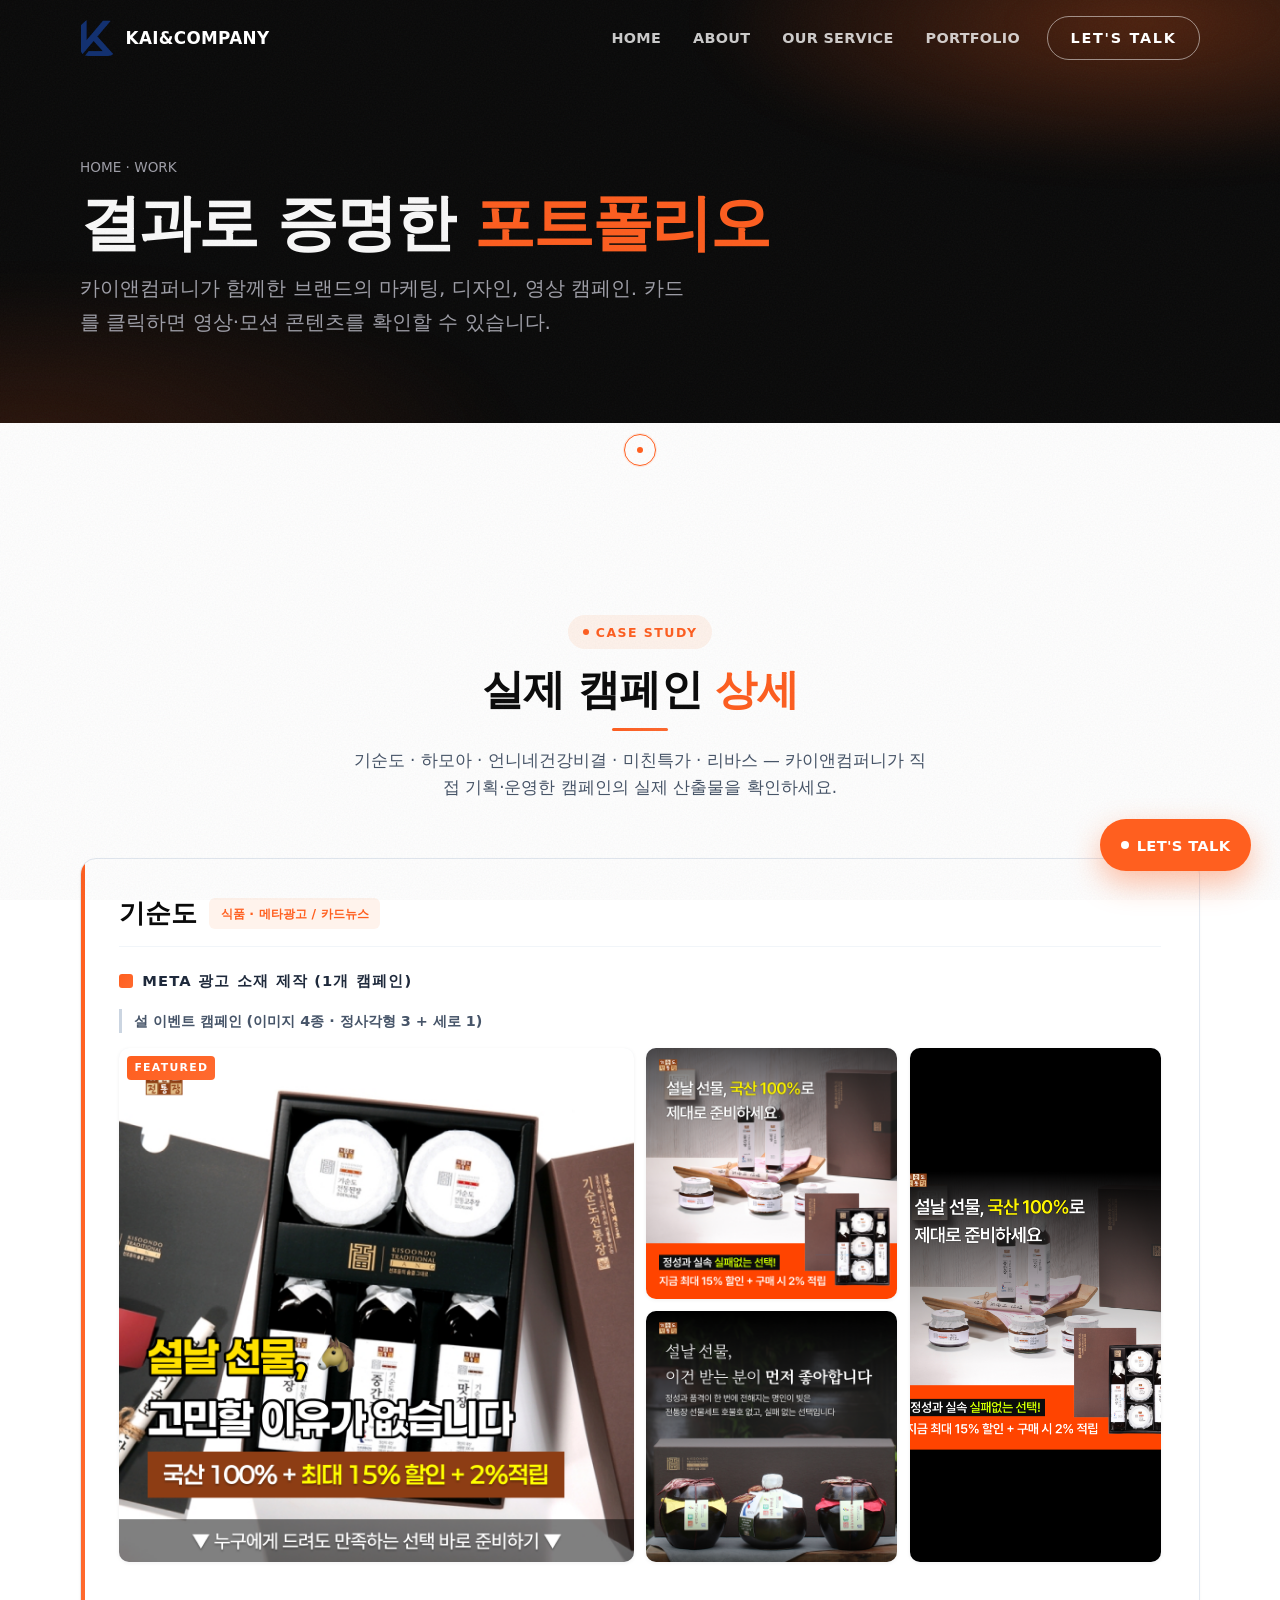
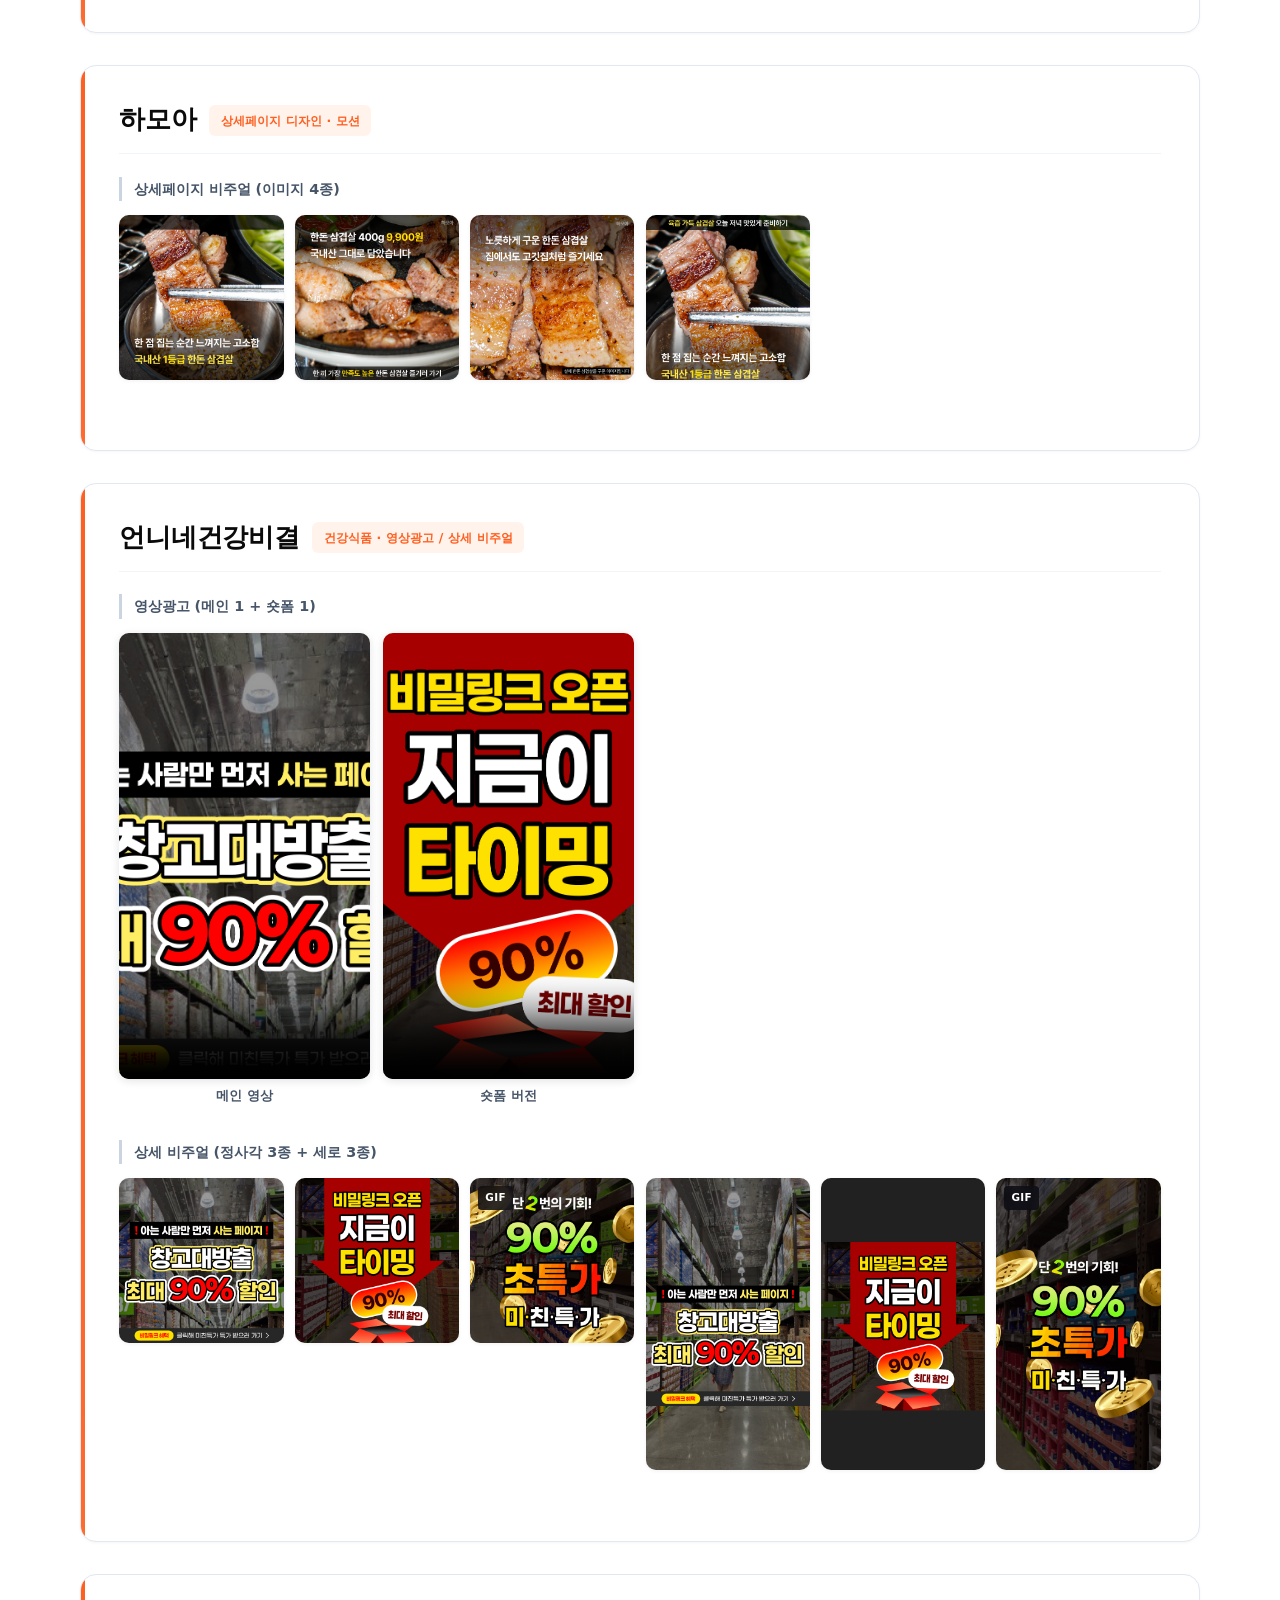
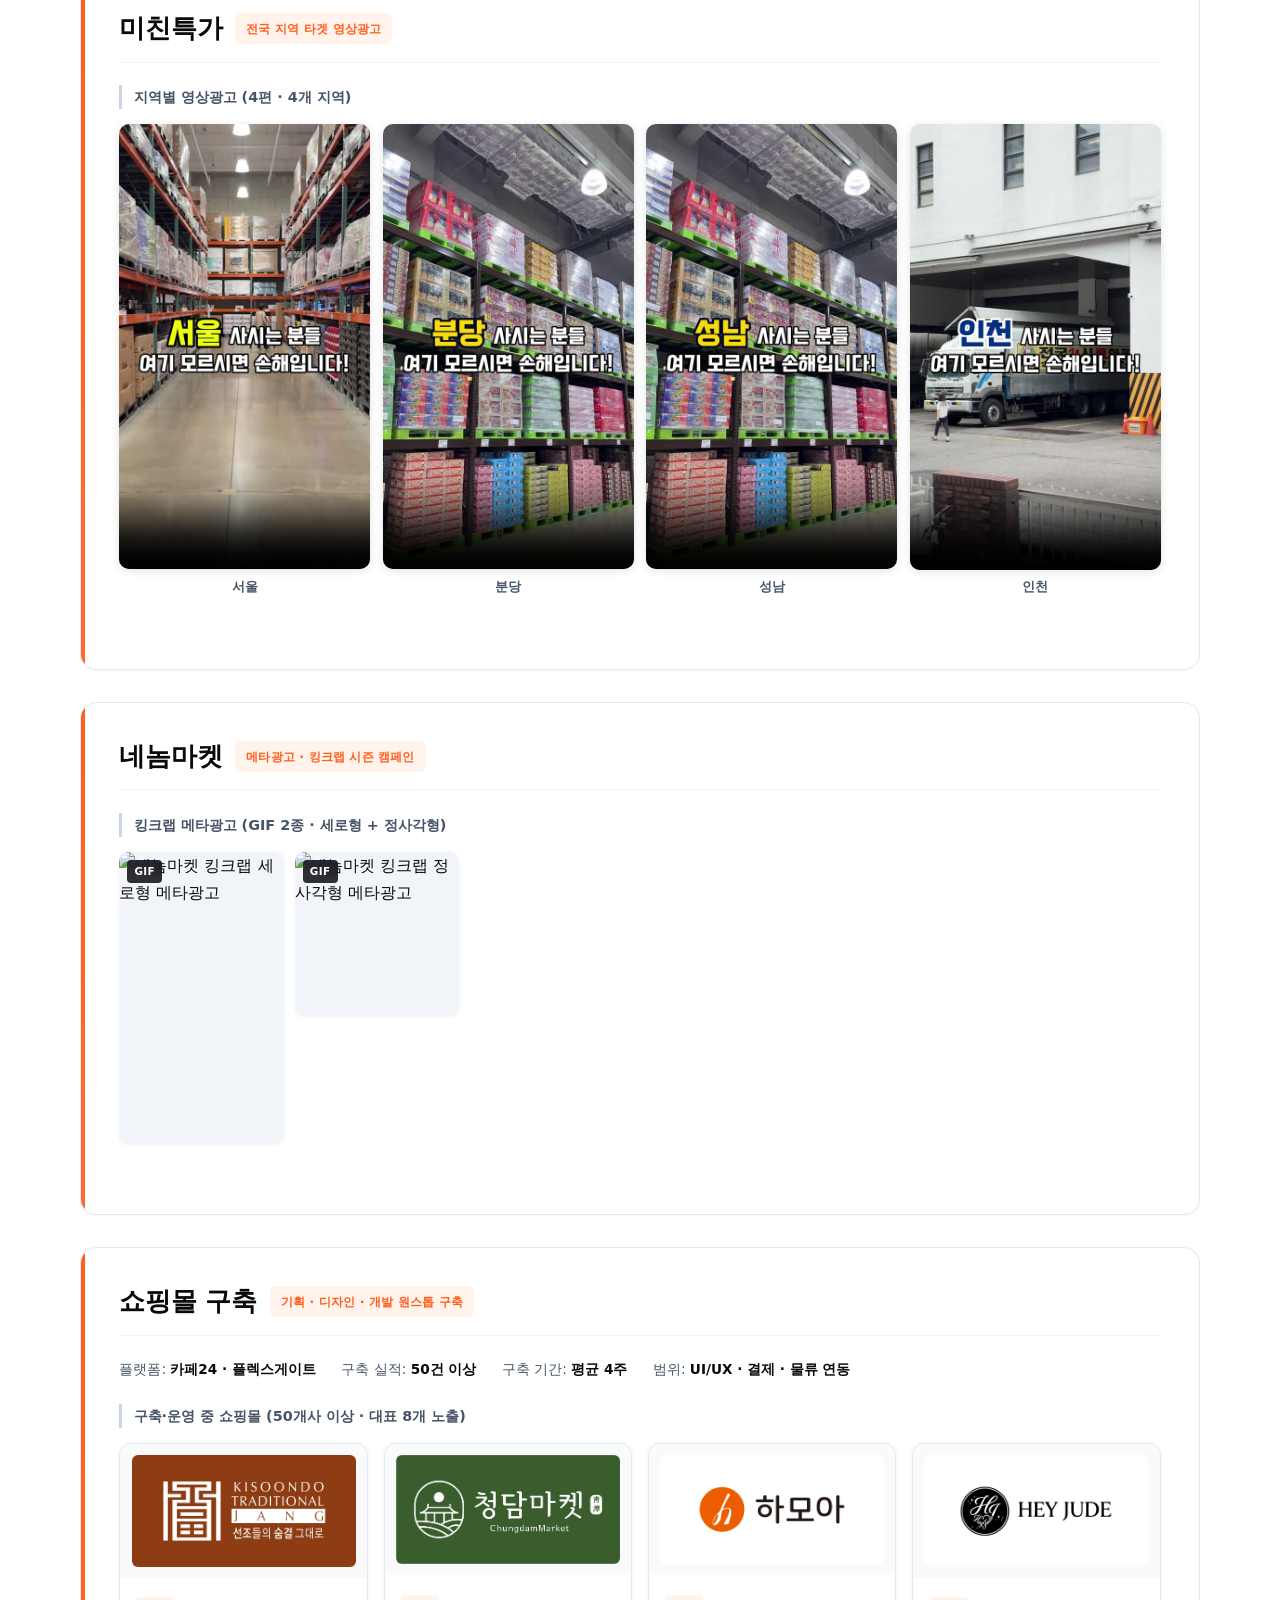
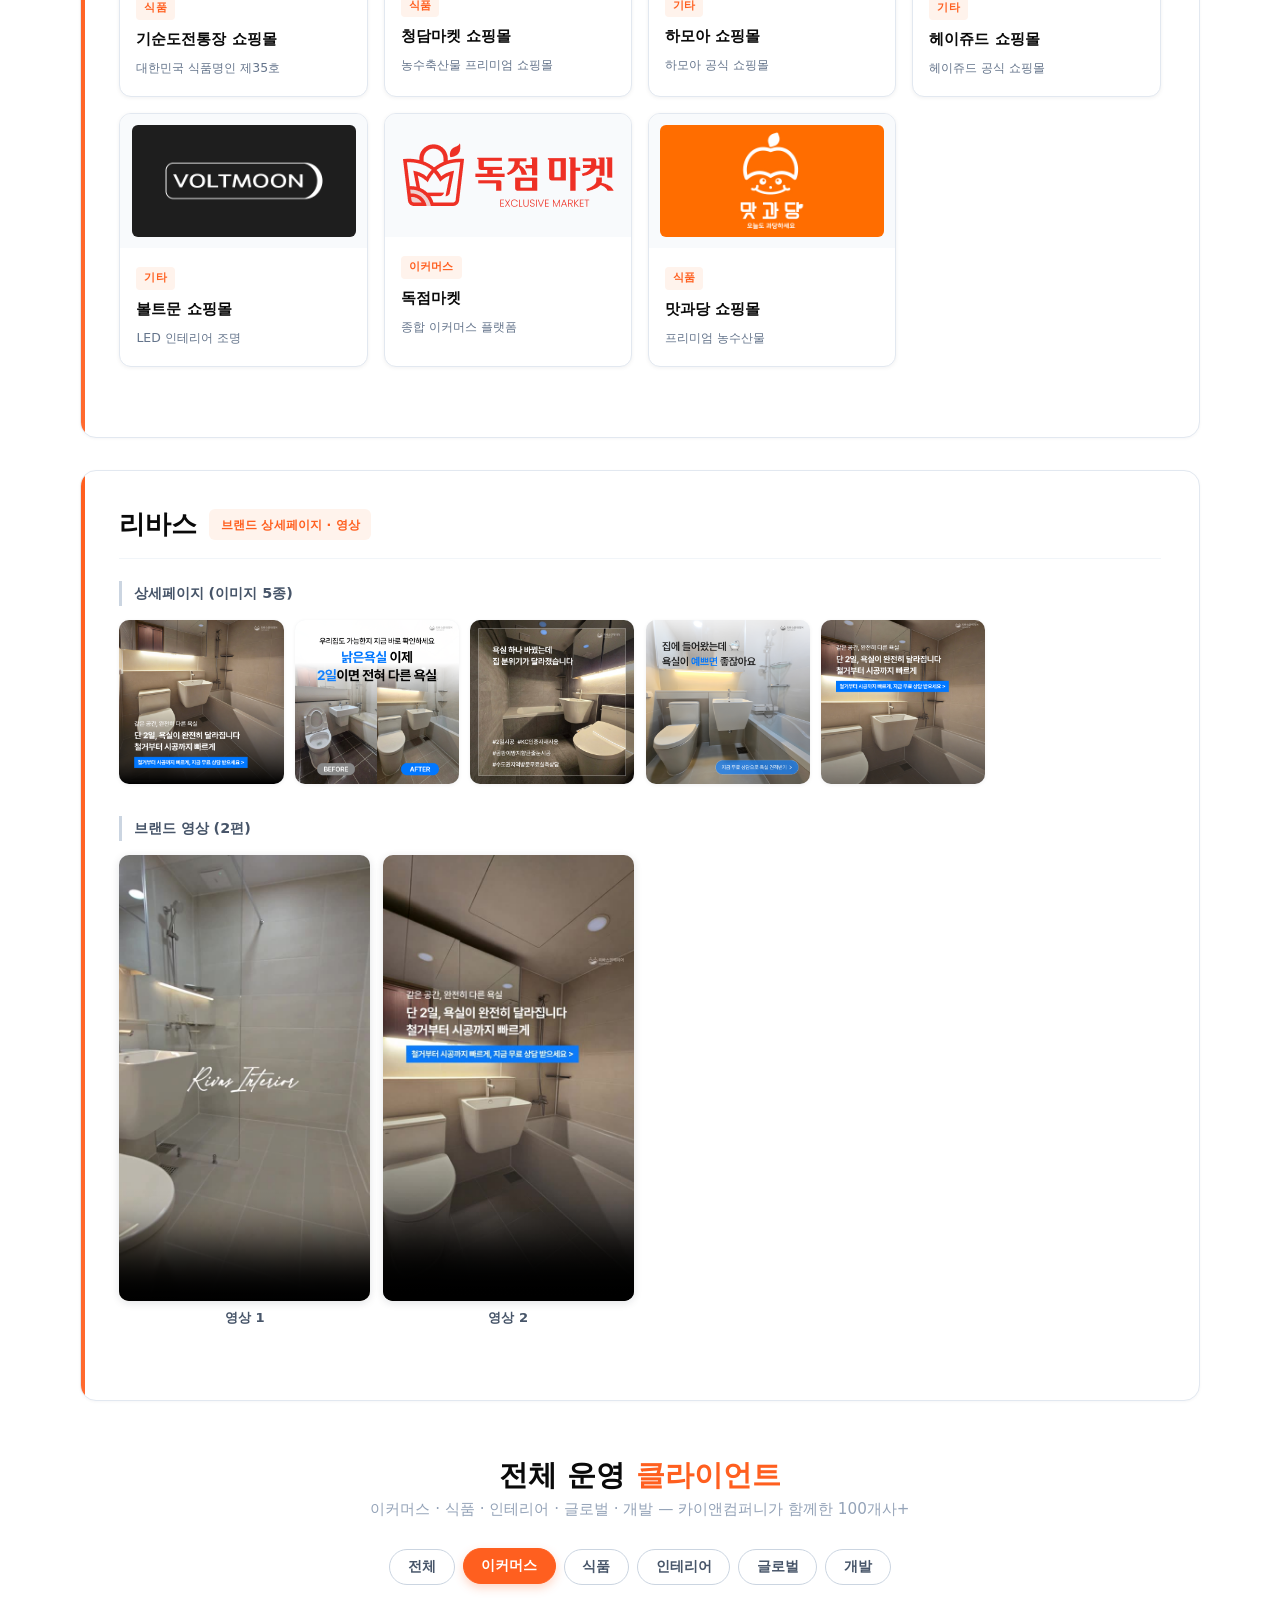
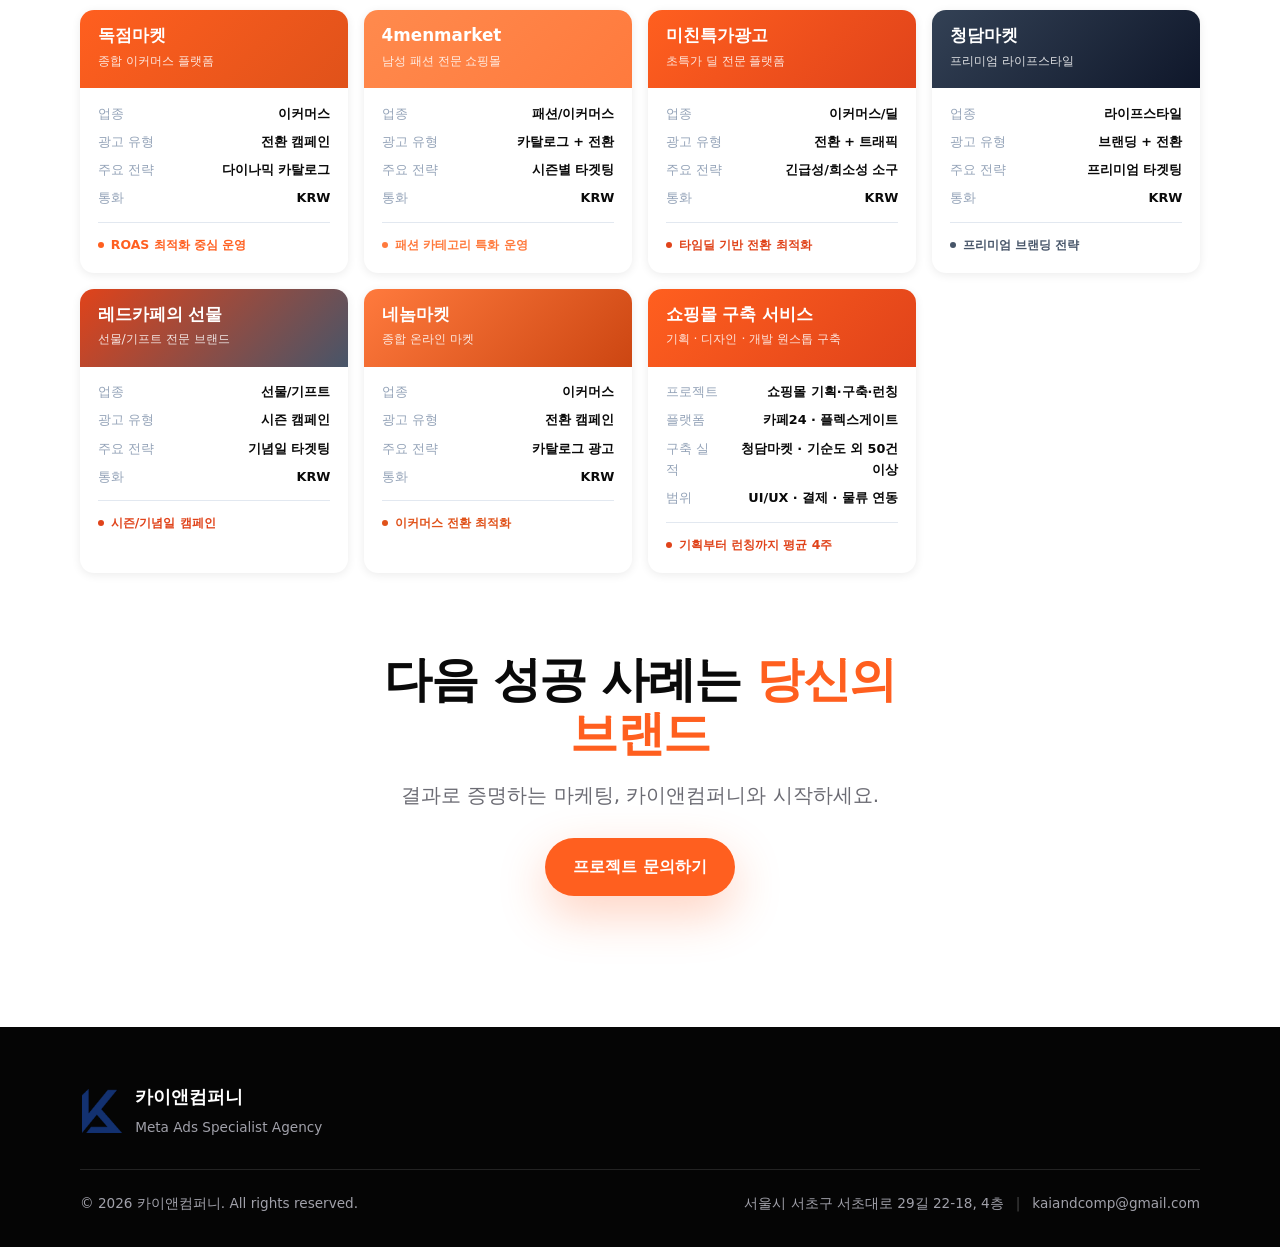
==== commit fc20b52e: "chore: 하모아 (세)-3.gif 모션 항목 제거 - work.html 하모아 brand-section에서 (세)-3.gif img-grid__item 삭제 - 라벨 "이미지 " ====
--- a/work.html
+++ b/work.html
@@ -332,13 +332,12 @@
               <span class="tag">상세페이지 디자인 · 모션</span>
             </header>
             <div class="subcampaign">
-              <h5 class="subcampaign__title">상세페이지 비주얼 (이미지 4종 + 모션 1종)</h5>
+              <h5 class="subcampaign__title">상세페이지 비주얼 (이미지 4종)</h5>
               <div class="img-grid img-grid--square">
                 <div class="img-grid__item"><img src="assets/images/hamoa/(정)-2.png" alt="하모아 정 2" loading="lazy" /></div>
                 <div class="img-grid__item"><img src="assets/images/hamoa/(정)-4.png" alt="하모아 정 4" loading="lazy" /></div>
                 <div class="img-grid__item"><img src="assets/images/hamoa/(세)-1.png" alt="하모아 세 1" loading="lazy" /></div>
                 <div class="img-grid__item"><img src="assets/images/hamoa/(세)-2.png" alt="하모아 세 2" loading="lazy" /></div>
-                <div class="img-grid__item"><img src="assets/images/hamoa/(세)-3.gif" alt="하모아 세 3 모션" loading="lazy" /><span class="badge">GIF</span></div>
               </div>
             </div>
           </article>
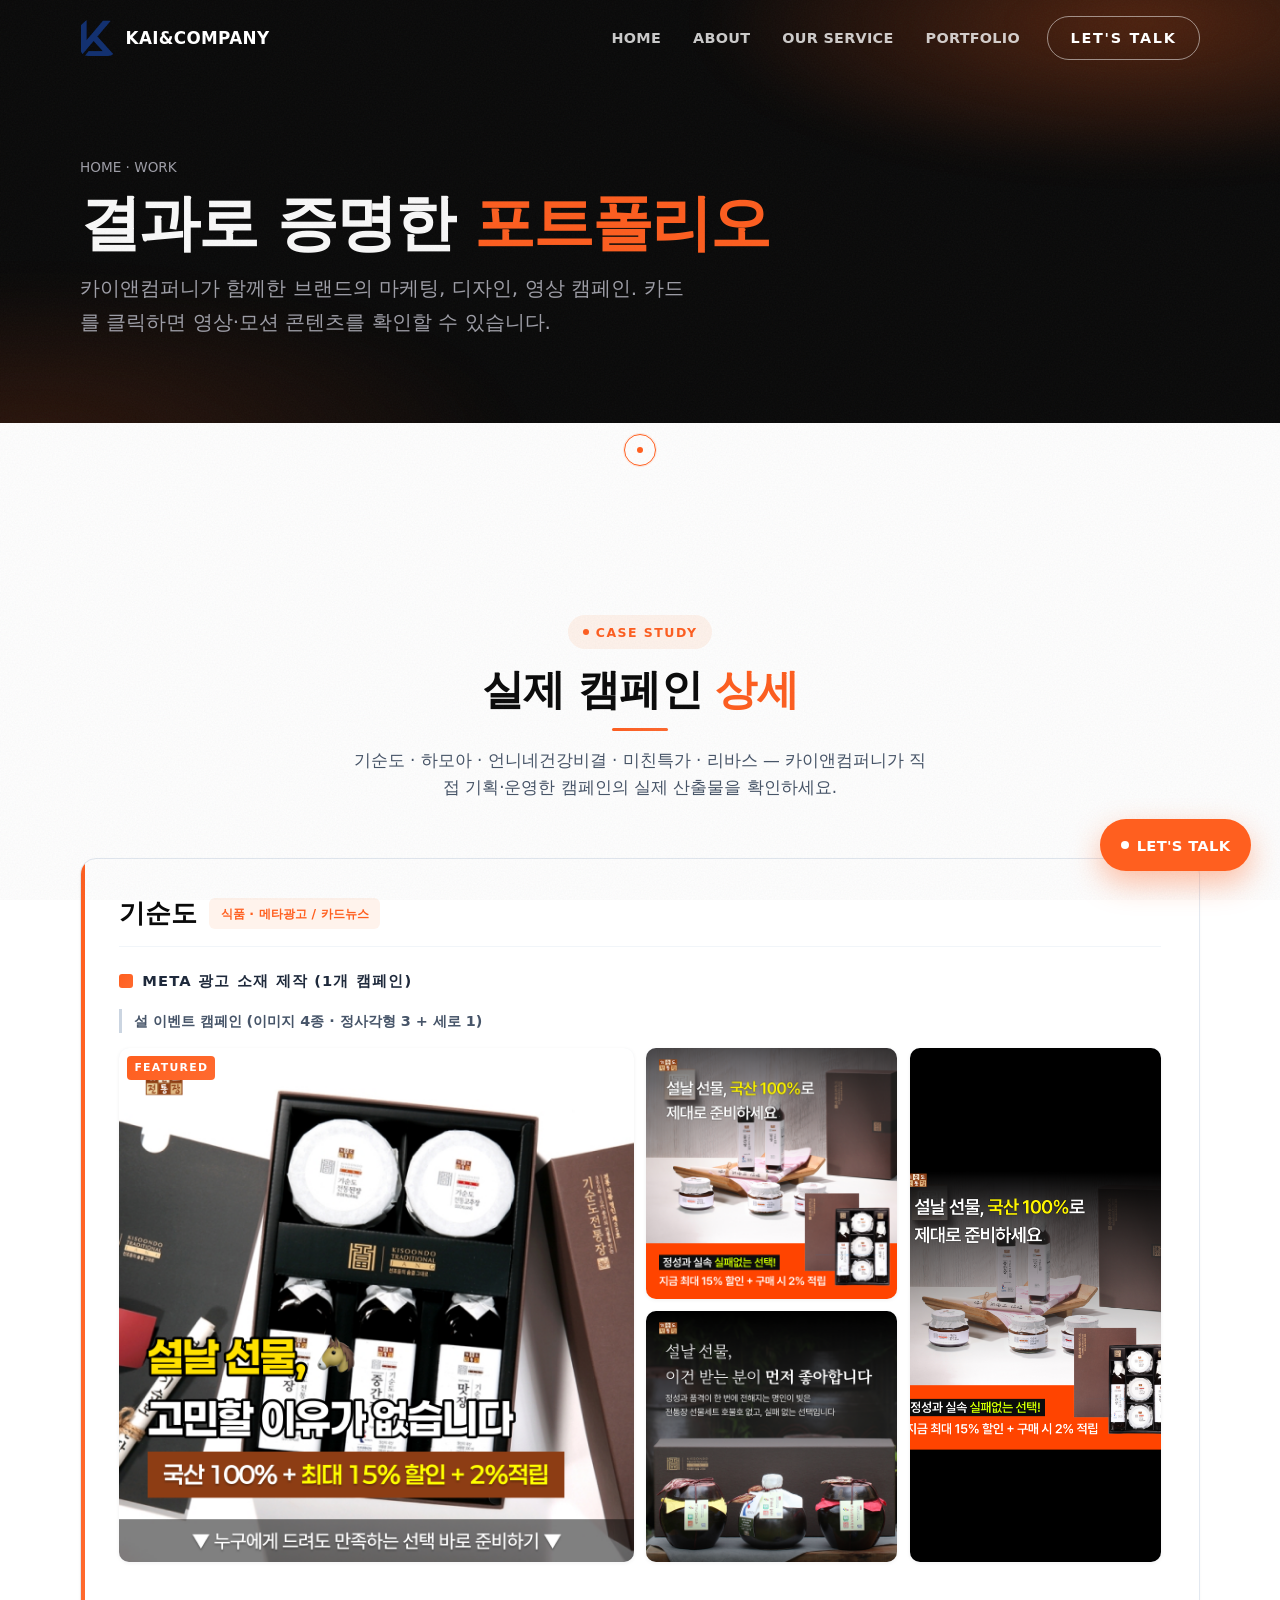
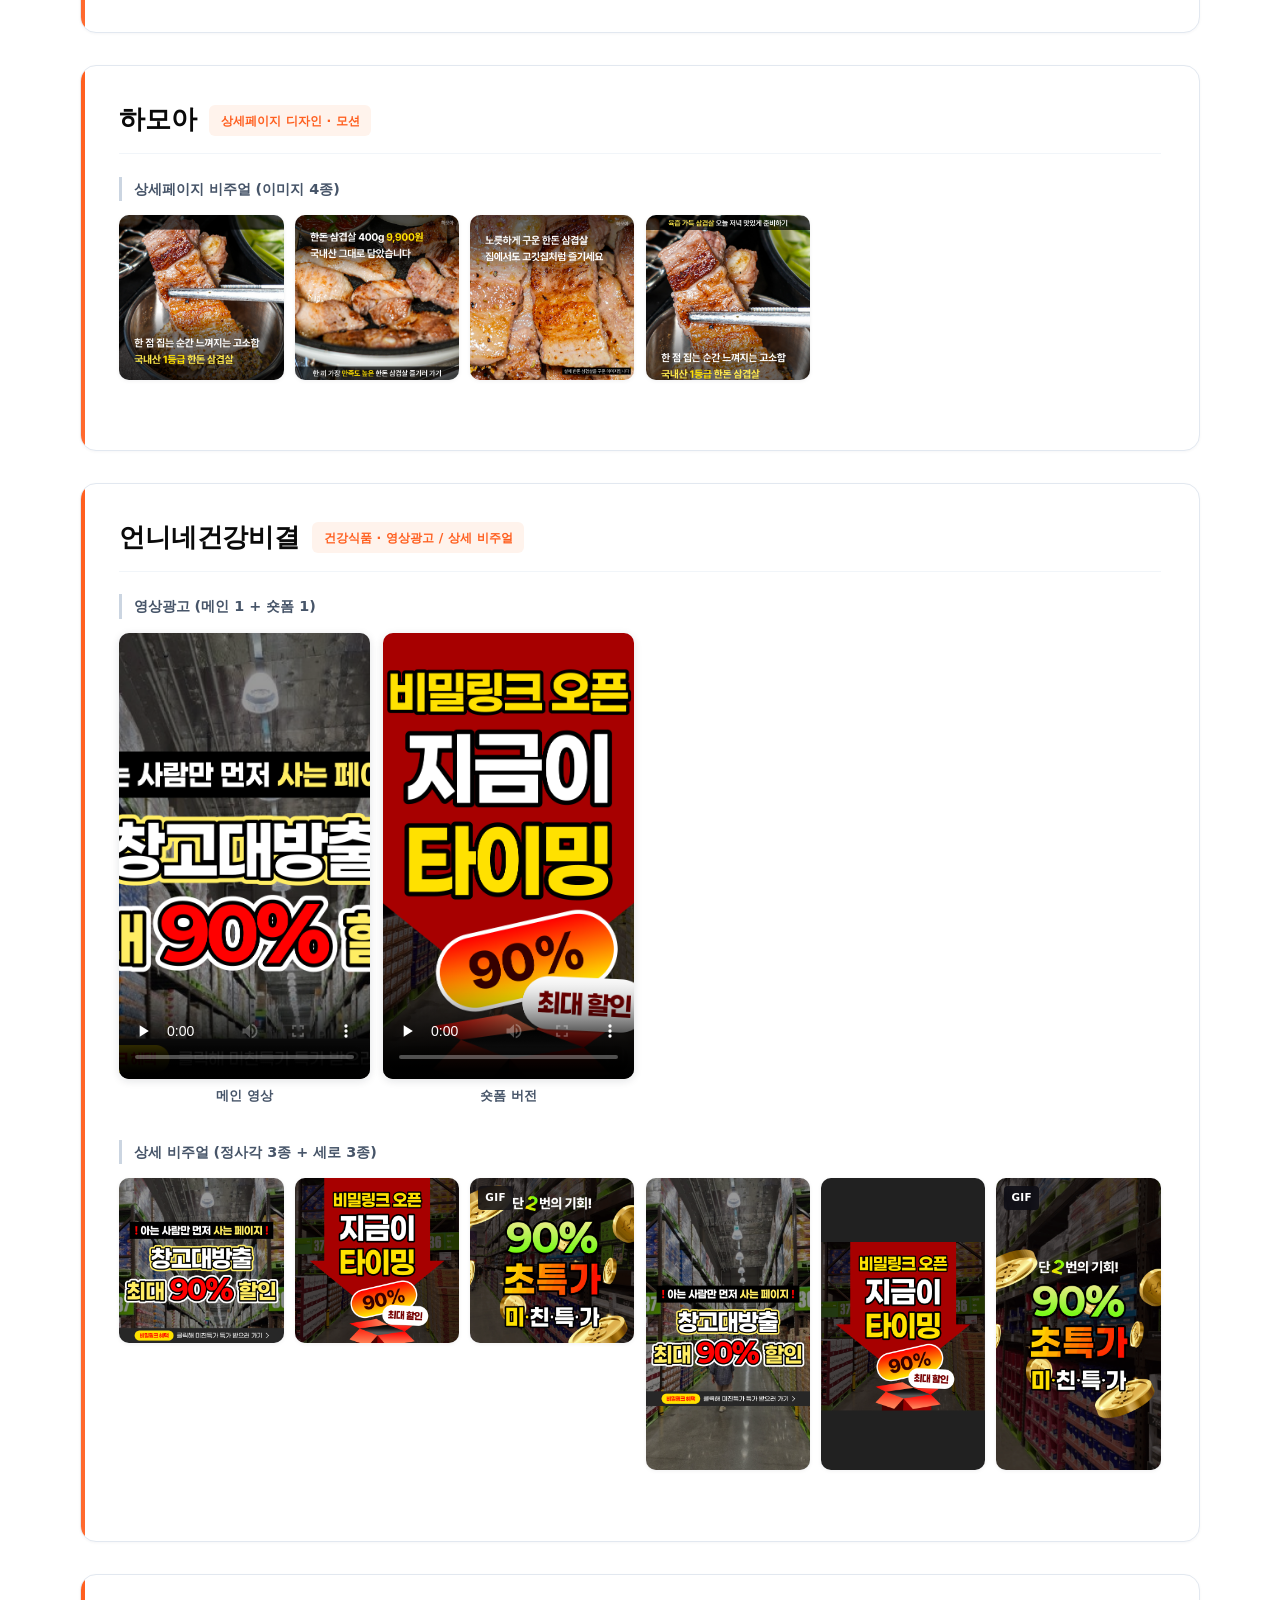
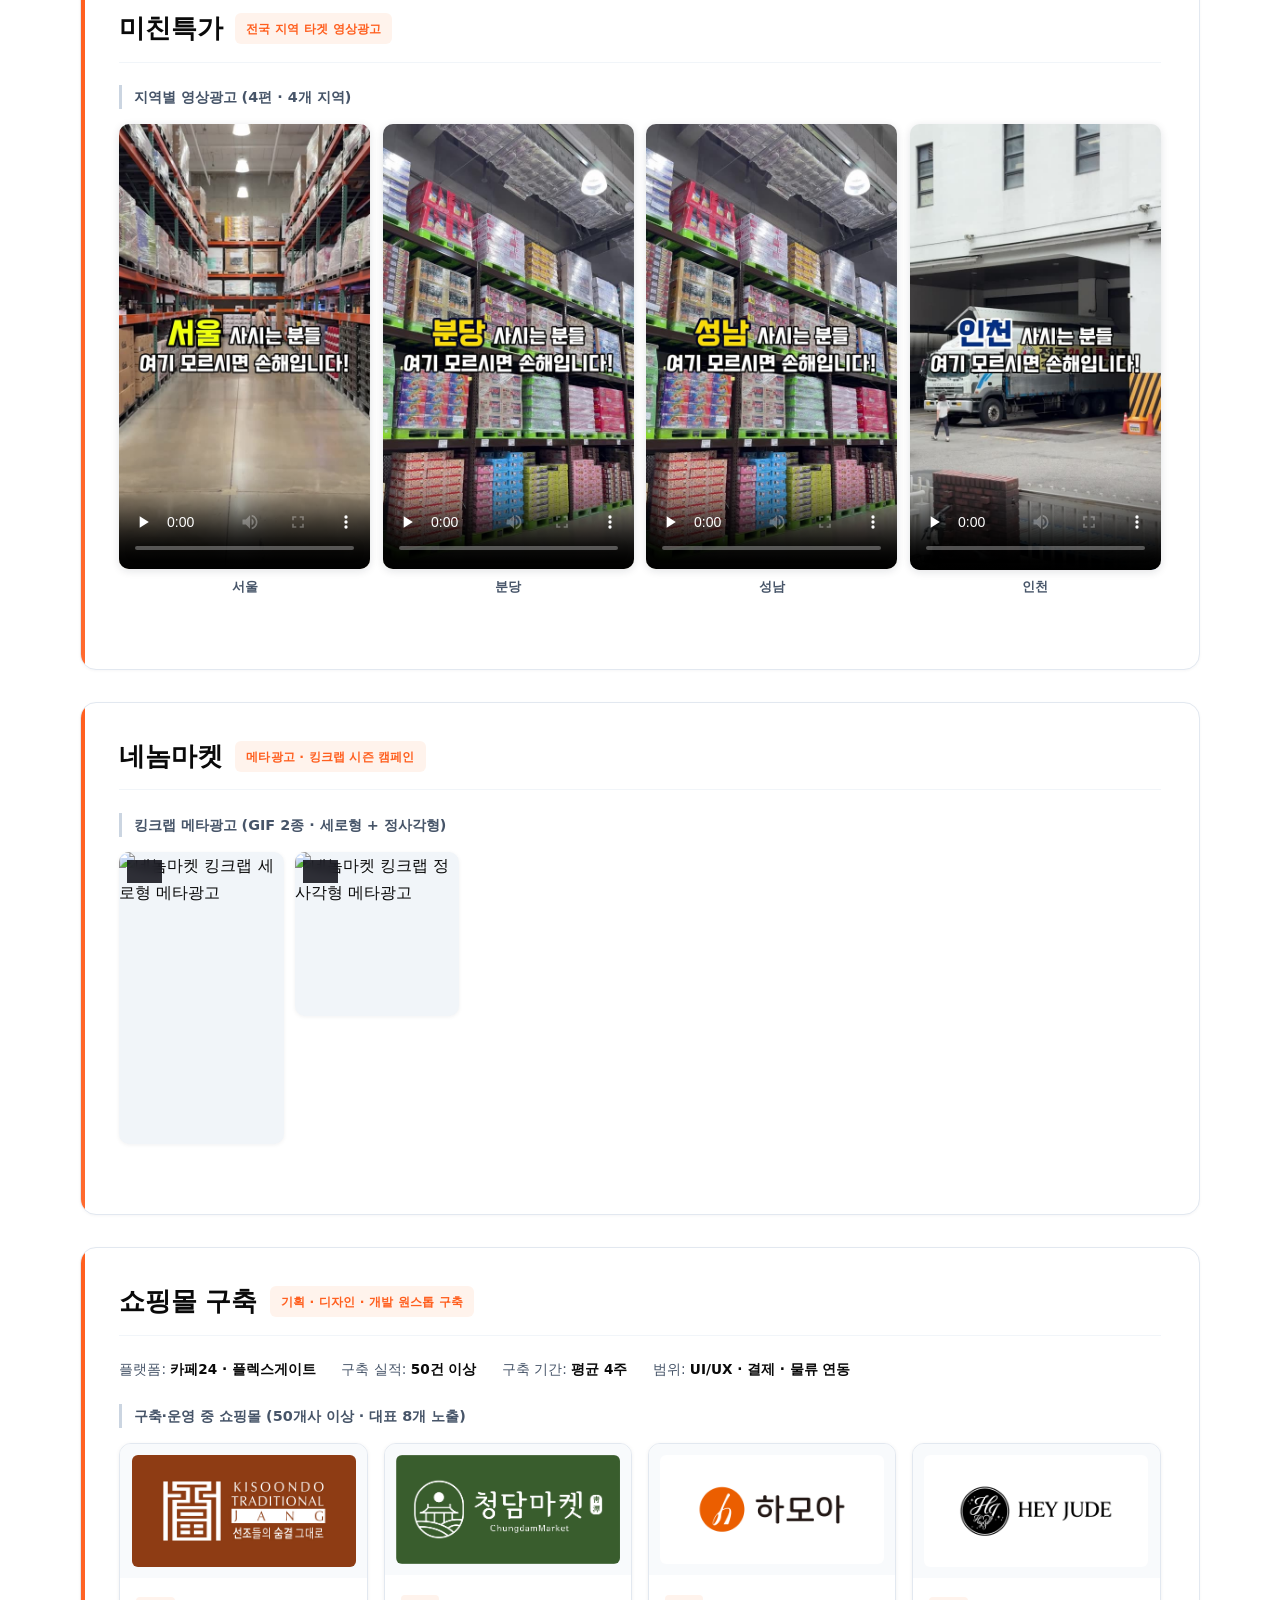
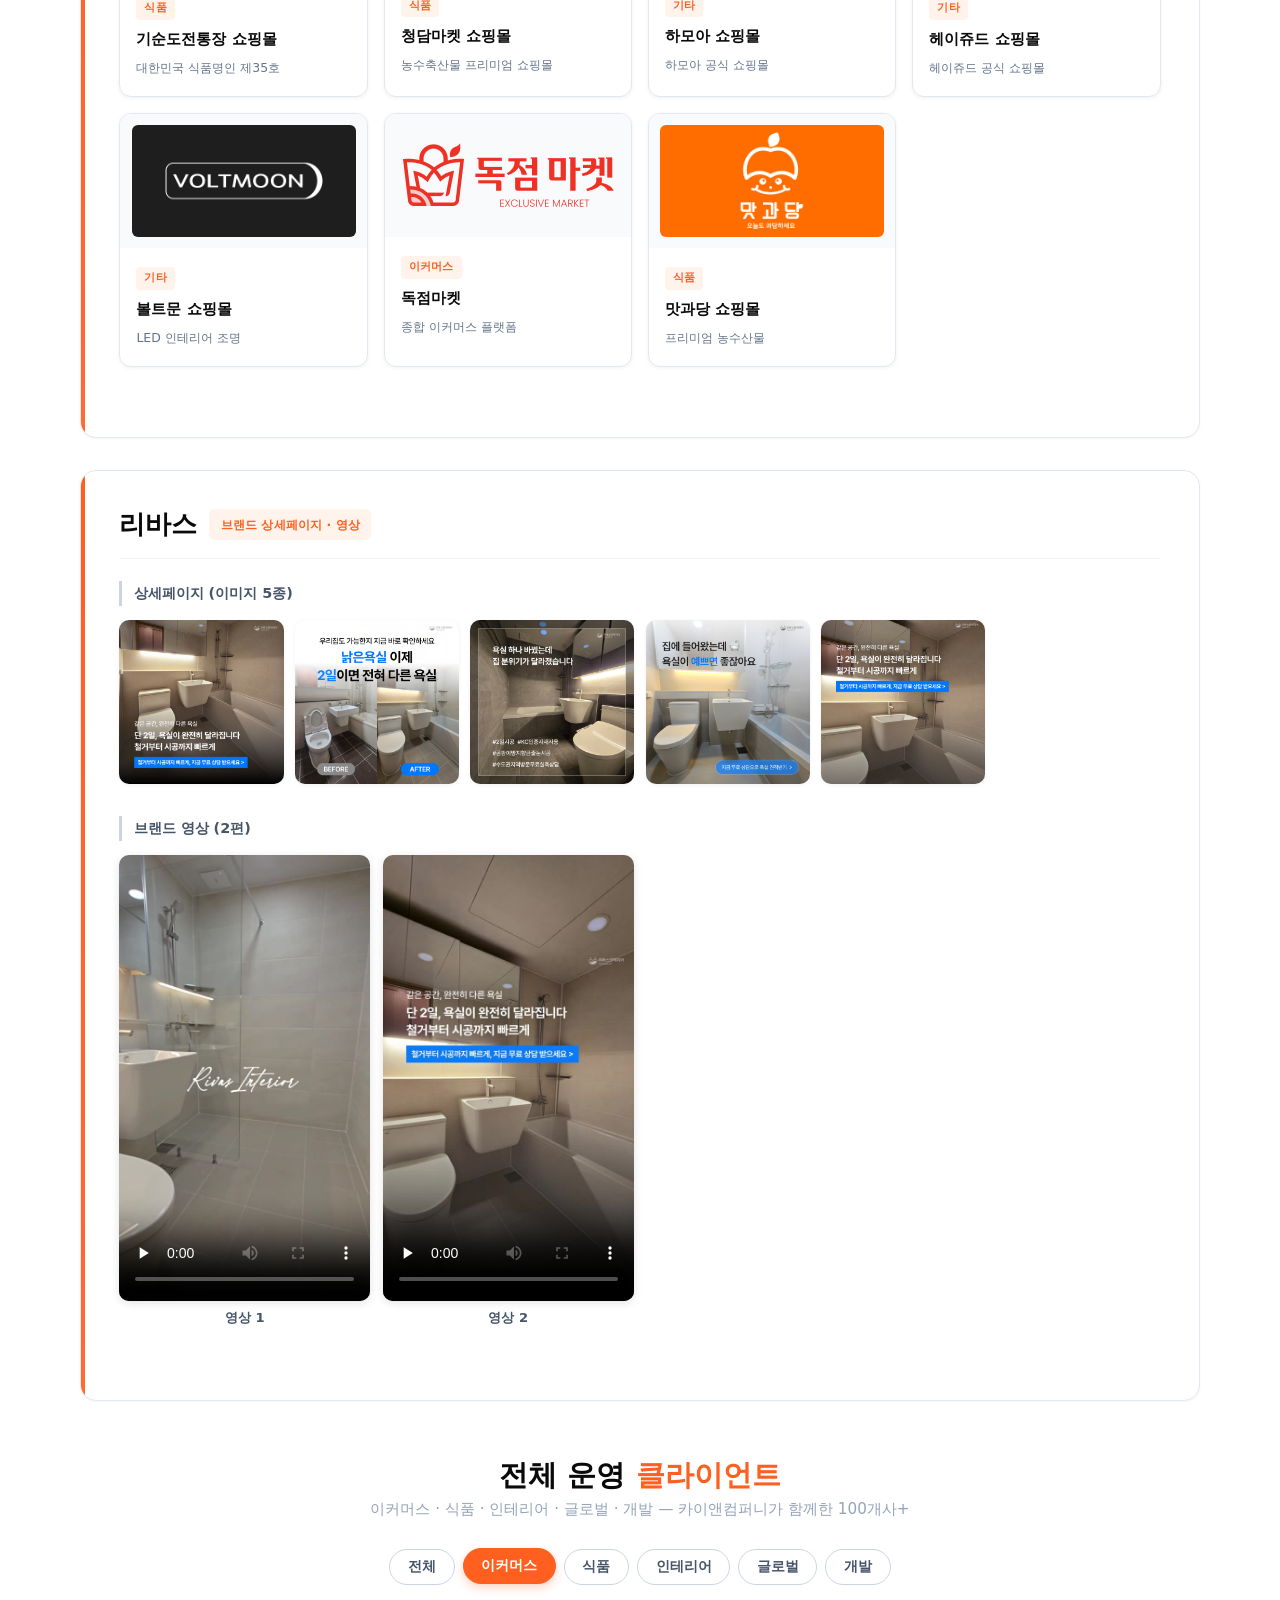
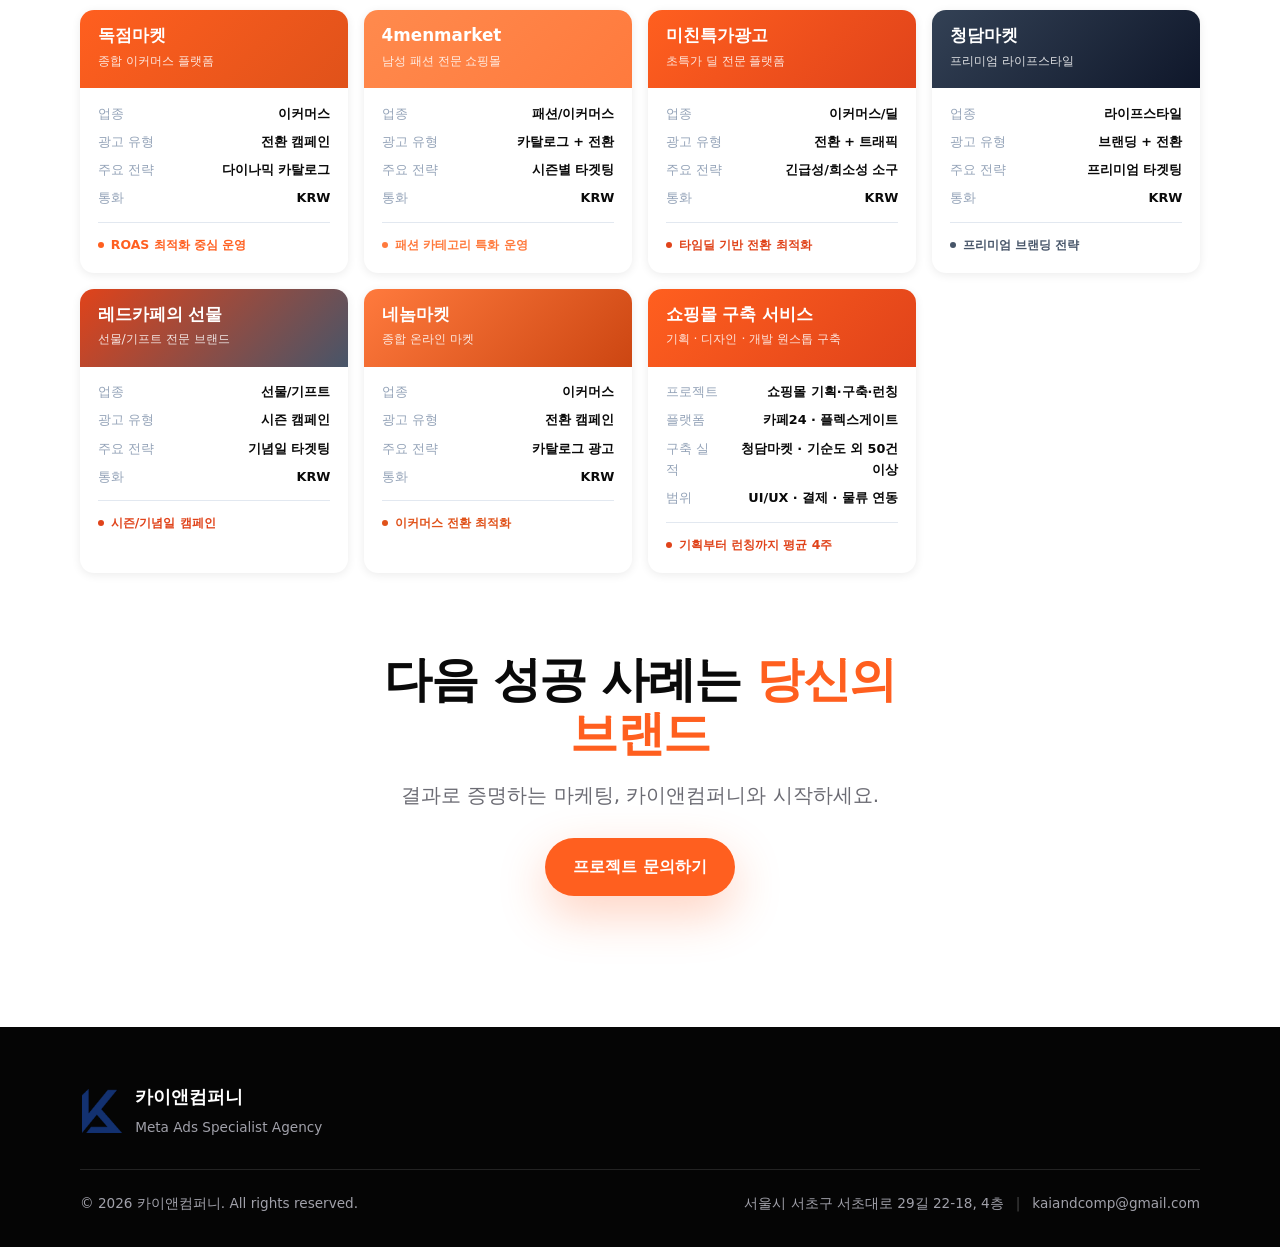
==== commit d65b060c: "feat: GA4 설치 + 히어로 섹션 개선 + 포트폴리오 ROAS 배지 - GA4 (G-PGRT2EH876) index.html / work.html / assets/KAI_CO" ====
--- a/work.html
+++ b/work.html
@@ -3,6 +3,15 @@
 <head>
   <meta charset="UTF-8" />
   <meta name="viewport" content="width=device-width, initial-scale=1.0" />
+
+  <!-- Google Analytics (GA4) -->
+  <script async src="https://www.googletagmanager.com/gtag/js?id=G-PGRT2EH876"></script>
+  <script>
+    window.dataLayer = window.dataLayer || [];
+    function gtag(){dataLayer.push(arguments);}
+    gtag('js', new Date());
+    gtag('config', 'G-PGRT2EH876');
+  </script>
   <title>포트폴리오 | 카이앤컴퍼니 (KAI COMPANY)</title>
   <meta name="description" content="카이앤컴퍼니가 진행한 마케팅·디자인·영상 캠페인 포트폴리오. 기순도, 하모아, 미친특가, 리바스 등 결과로 증명한 프로젝트." />
   <meta name="theme-color" content="#0a0a0a" />
--- a/css/style.css
+++ b/css/style.css
@@ -445,6 +445,8 @@
 .hero-btn--light:hover { transform: translateY(-2px); background: #efefef; }
 .hero-btn--dark { background: #171717; color: #ffffff; border-color: #2a2a2a; }
 .hero-btn--dark:hover { transform: translateY(-2px); border-color: #555555; }
+.hero-btn--ghost { background: transparent; color: rgba(255,255,255,.75); border-color: rgba(255,255,255,.25); font-size: .92rem; }
+.hero-btn--ghost:hover { transform: translateY(-2px); border-color: rgba(255,255,255,.5); color: #fff; }
 
 .hero__scroll {
   position: absolute;
@@ -775,6 +777,20 @@
   display: -webkit-box;
   -webkit-line-clamp: 1;
   -webkit-box-orient: vertical;
+}
+
+.work-card__roas {
+  position: absolute;
+  top: 0.7rem; left: 0.7rem;
+  background: rgba(255, 95, 31, .92);
+  color: #fff;
+  font-size: .72rem;
+  font-weight: 800;
+  letter-spacing: .04em;
+  padding: .25rem .65rem;
+  border-radius: 999px;
+  backdrop-filter: blur(6px);
+  z-index: 2;
 }
 
 .work-card__play {
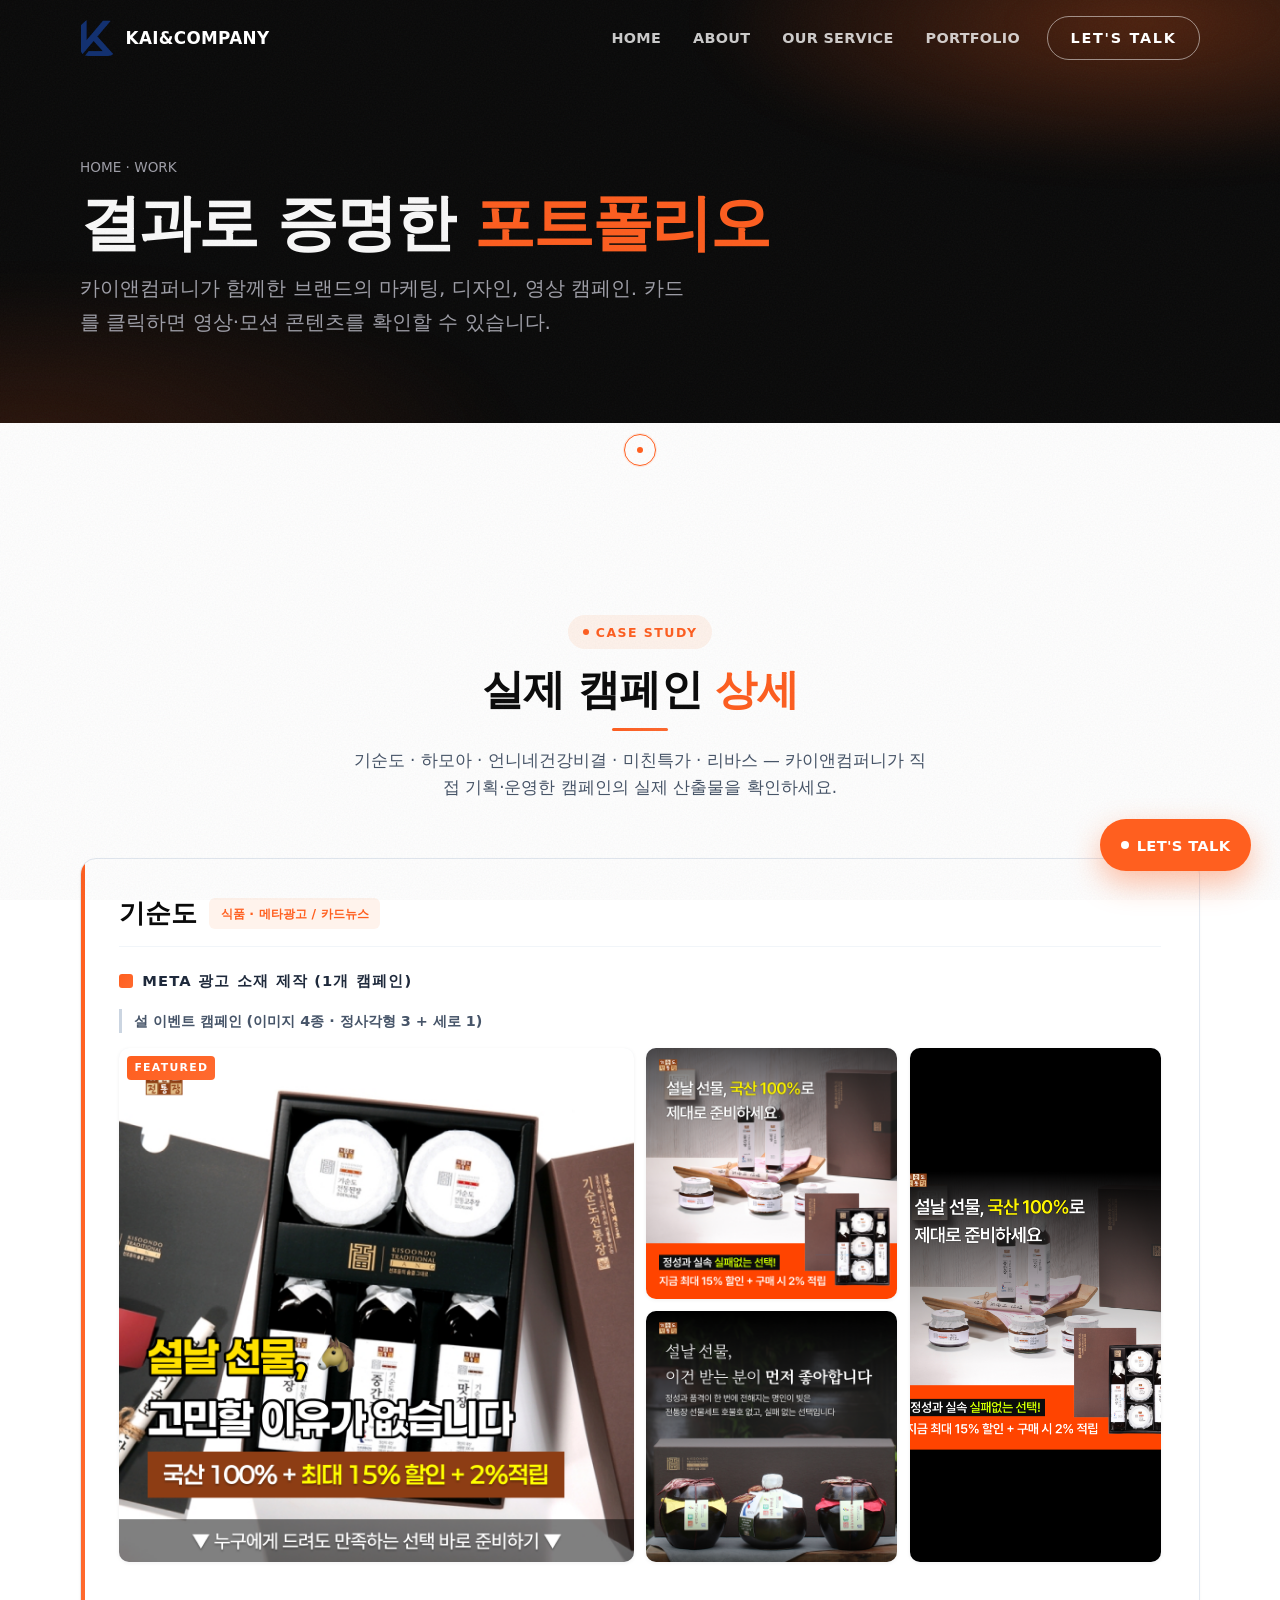
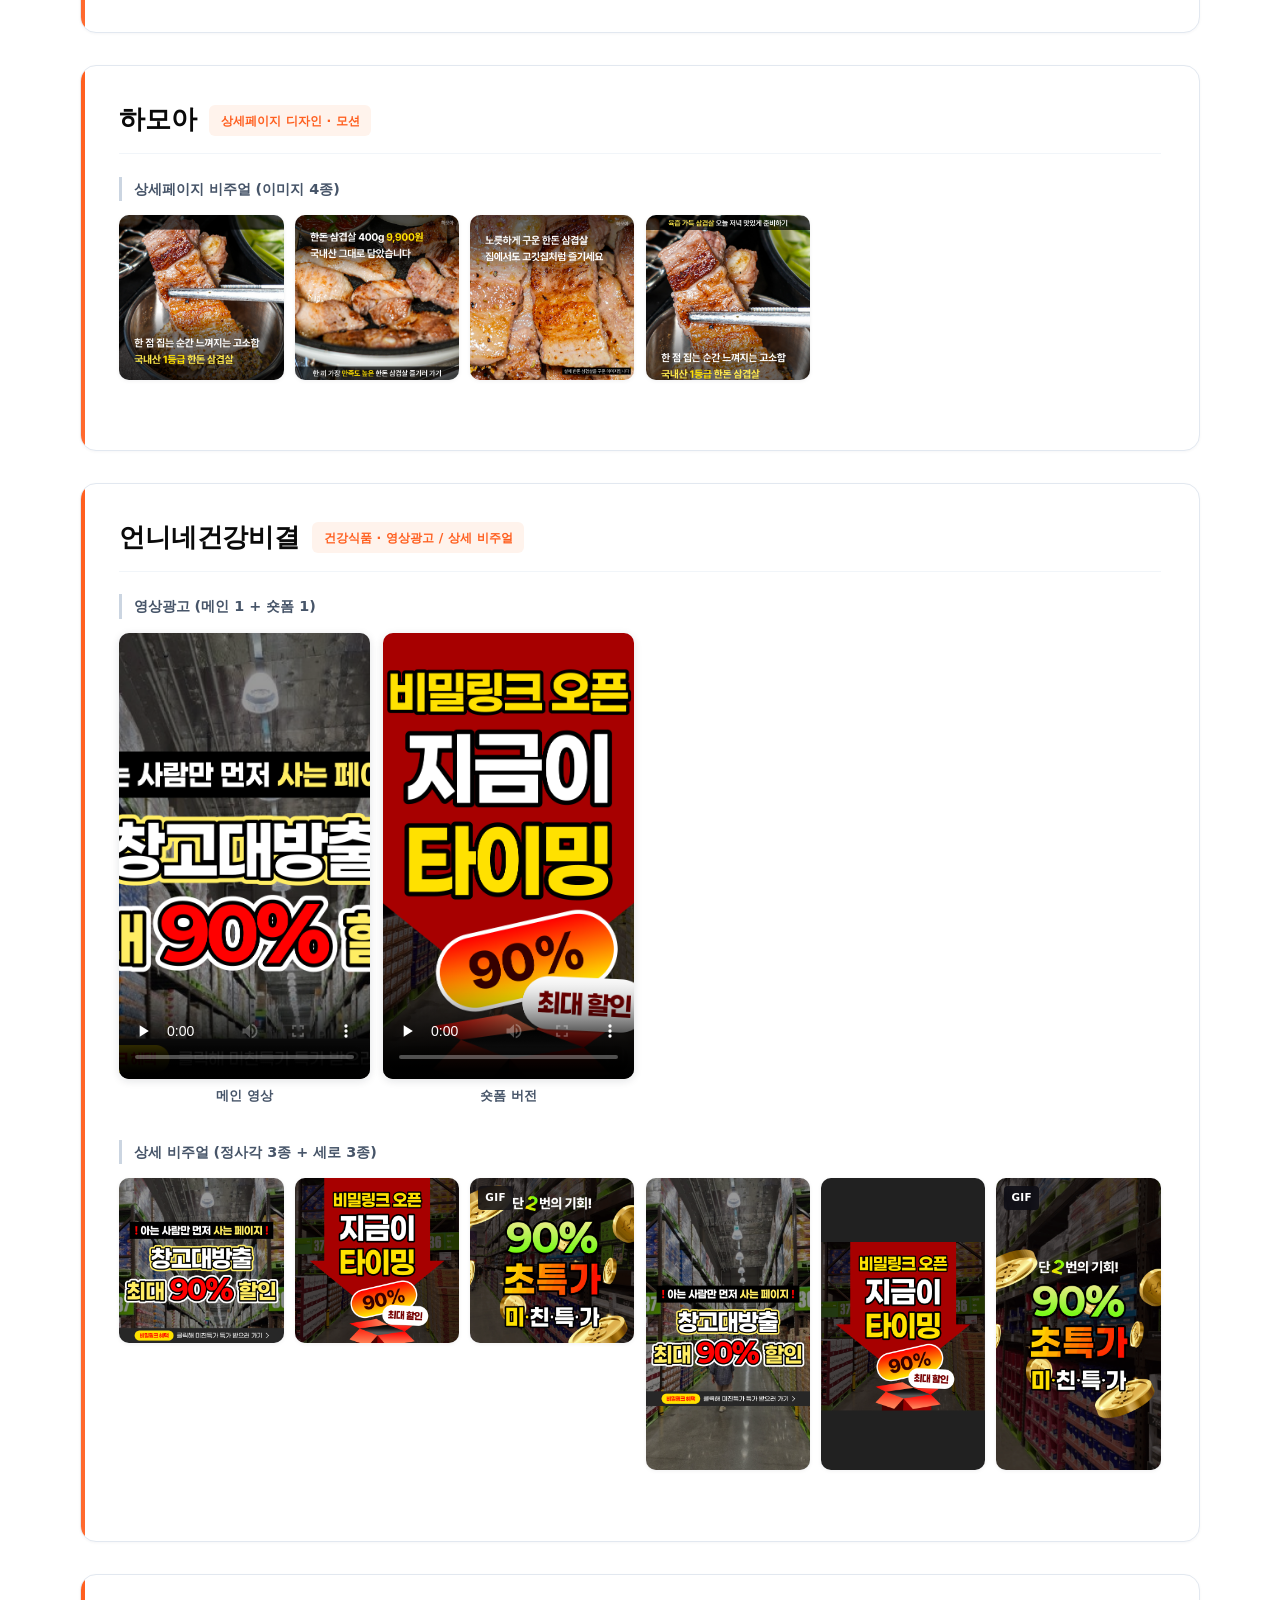
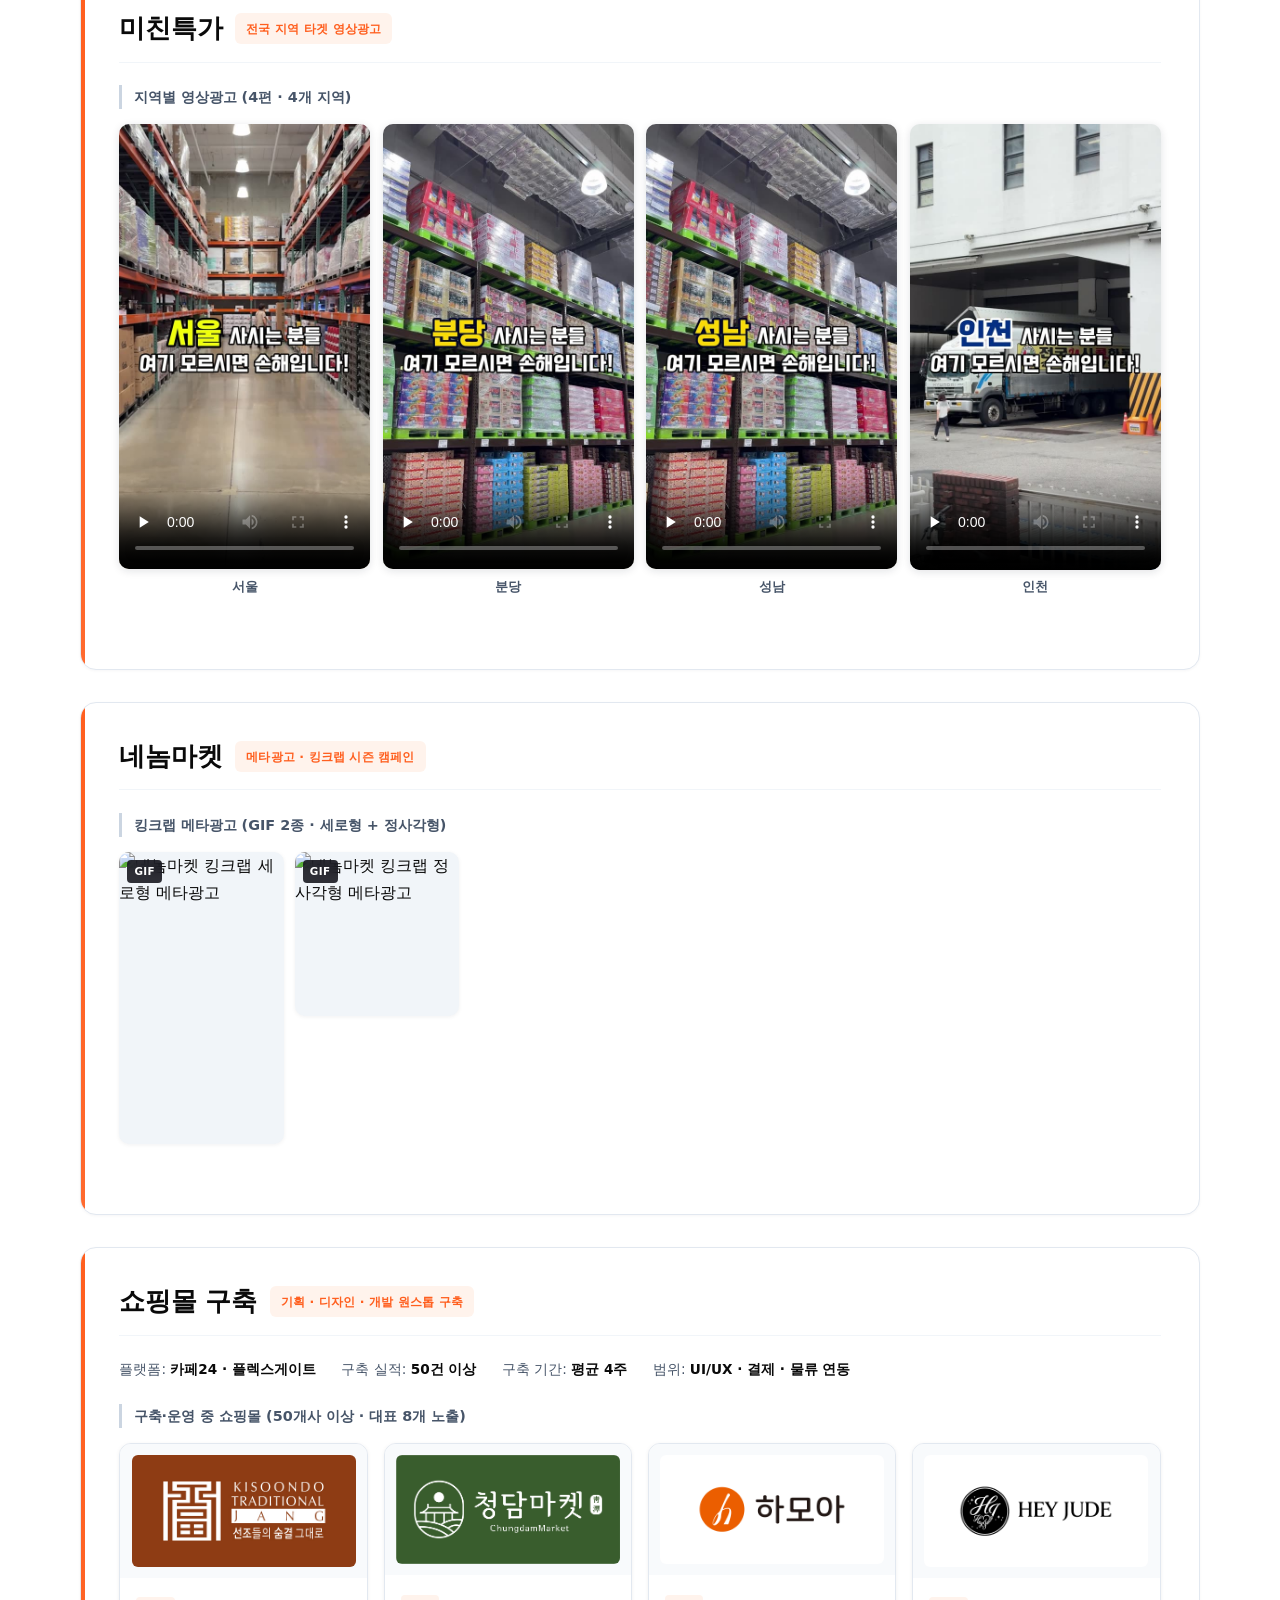
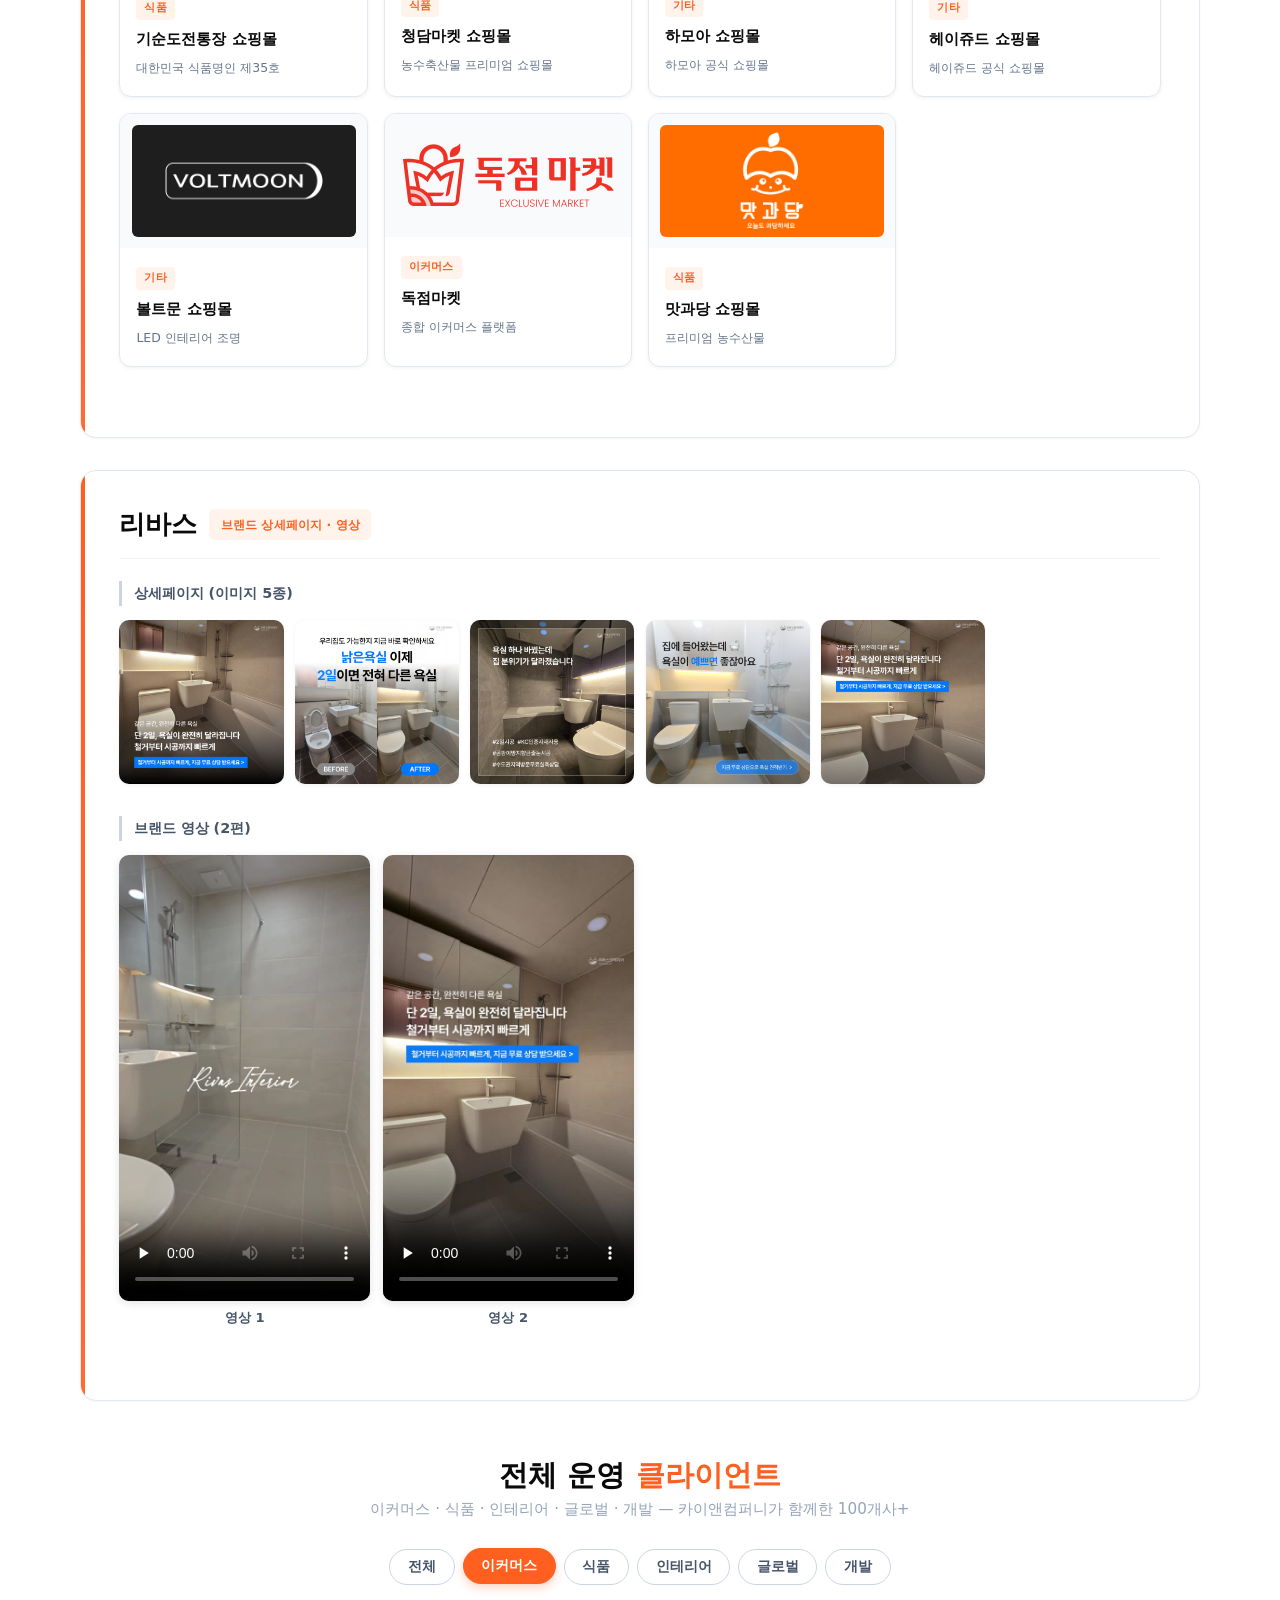
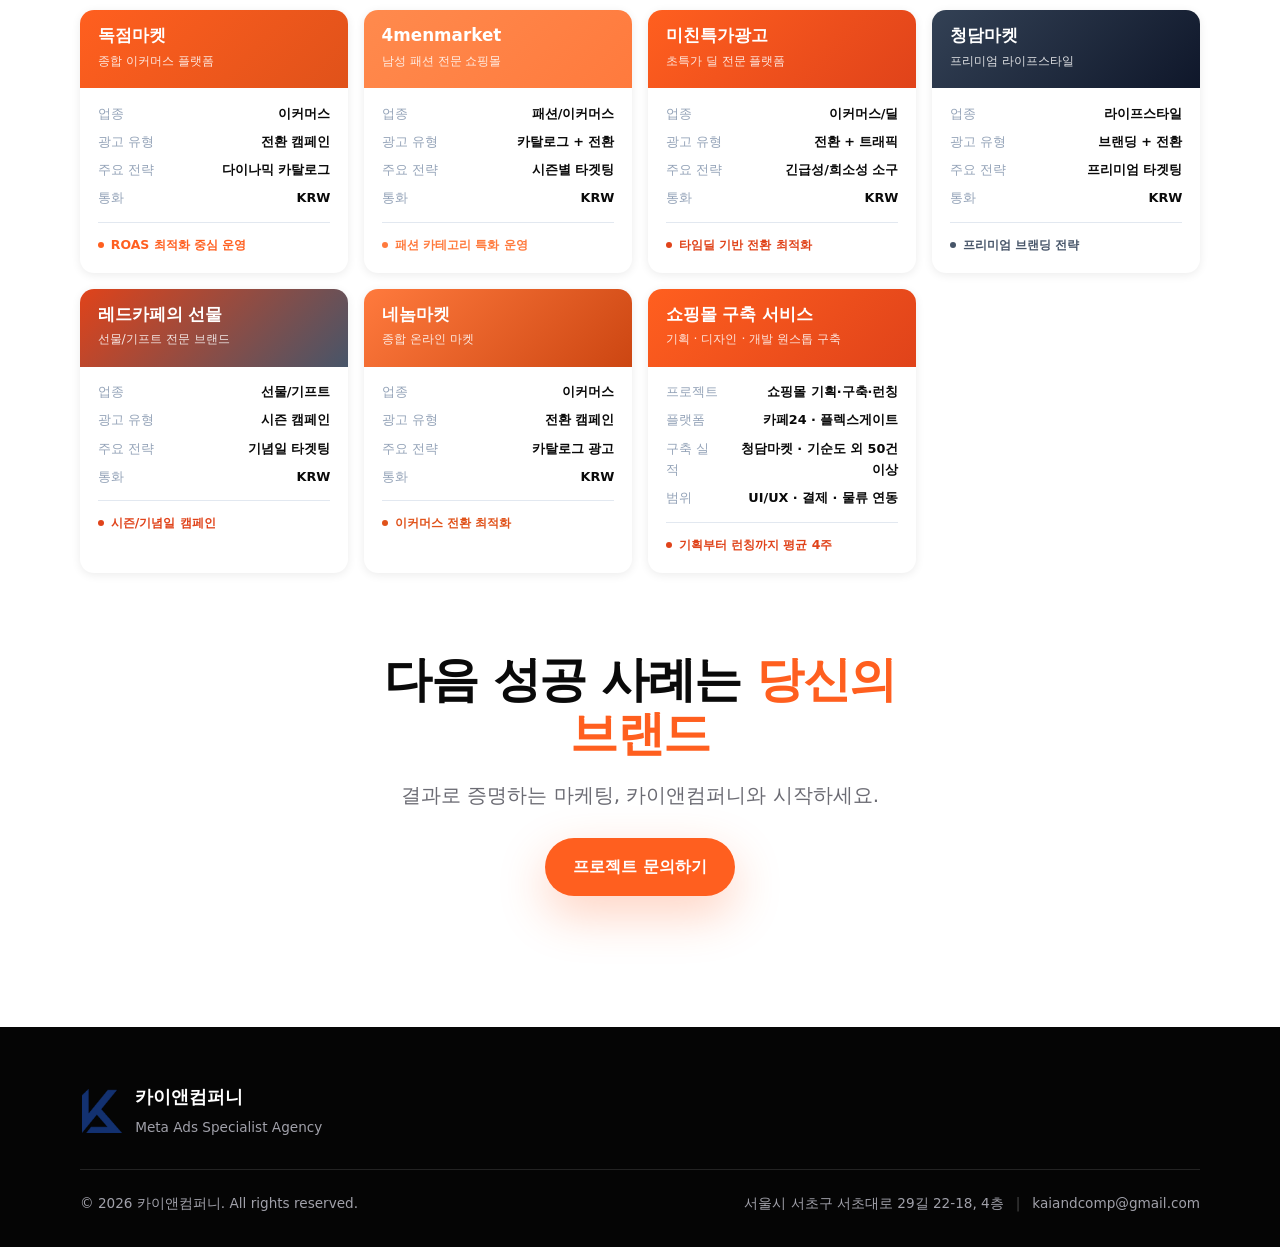
==== commit 978828e9: "feat: Meta Pixel 설치 (ID: 1594563878948106) - index.html, work.html에 Meta Pixel 코드 추가 - 페이지뷰 추적 및 B2B" ====
--- a/work.html
+++ b/work.html
@@ -12,6 +12,25 @@
     gtag('js', new Date());
     gtag('config', 'G-PGRT2EH876');
   </script>
+
+  <!-- Meta Pixel Code -->
+  <script>
+    !function(f,b,e,v,n,t,s)
+    {if(f.fbq)return;n=f.fbq=function(){n.callMethod?
+    n.callMethod.apply(n,arguments):n.queue.push(arguments)};
+    if(!f._fbq)f._fbq=n;n.push=n;n.loaded=!0;n.version='2.0';
+    n.queue=[];t=b.createElement(e);t.async=!0;
+    t.src=v;s=b.getElementsByTagName(e)[0];
+    s.parentNode.insertBefore(t,s)}(window, document,'script',
+    'https://connect.facebook.net/en_US/fbevents.js');
+    fbq('init', '1594563878948106');
+    fbq('track', 'PageView');
+  </script>
+  <noscript><img height="1" width="1" style="display:none"
+  src="https://www.facebook.com/tr?id=1594563878948106&ev=PageView&noscript=1"
+  /></noscript>
+  <!-- End Meta Pixel Code -->
+
   <title>포트폴리오 | 카이앤컴퍼니 (KAI COMPANY)</title>
   <meta name="description" content="카이앤컴퍼니가 진행한 마케팅·디자인·영상 캠페인 포트폴리오. 기순도, 하모아, 미친특가, 리바스 등 결과로 증명한 프로젝트." />
   <meta name="theme-color" content="#0a0a0a" />
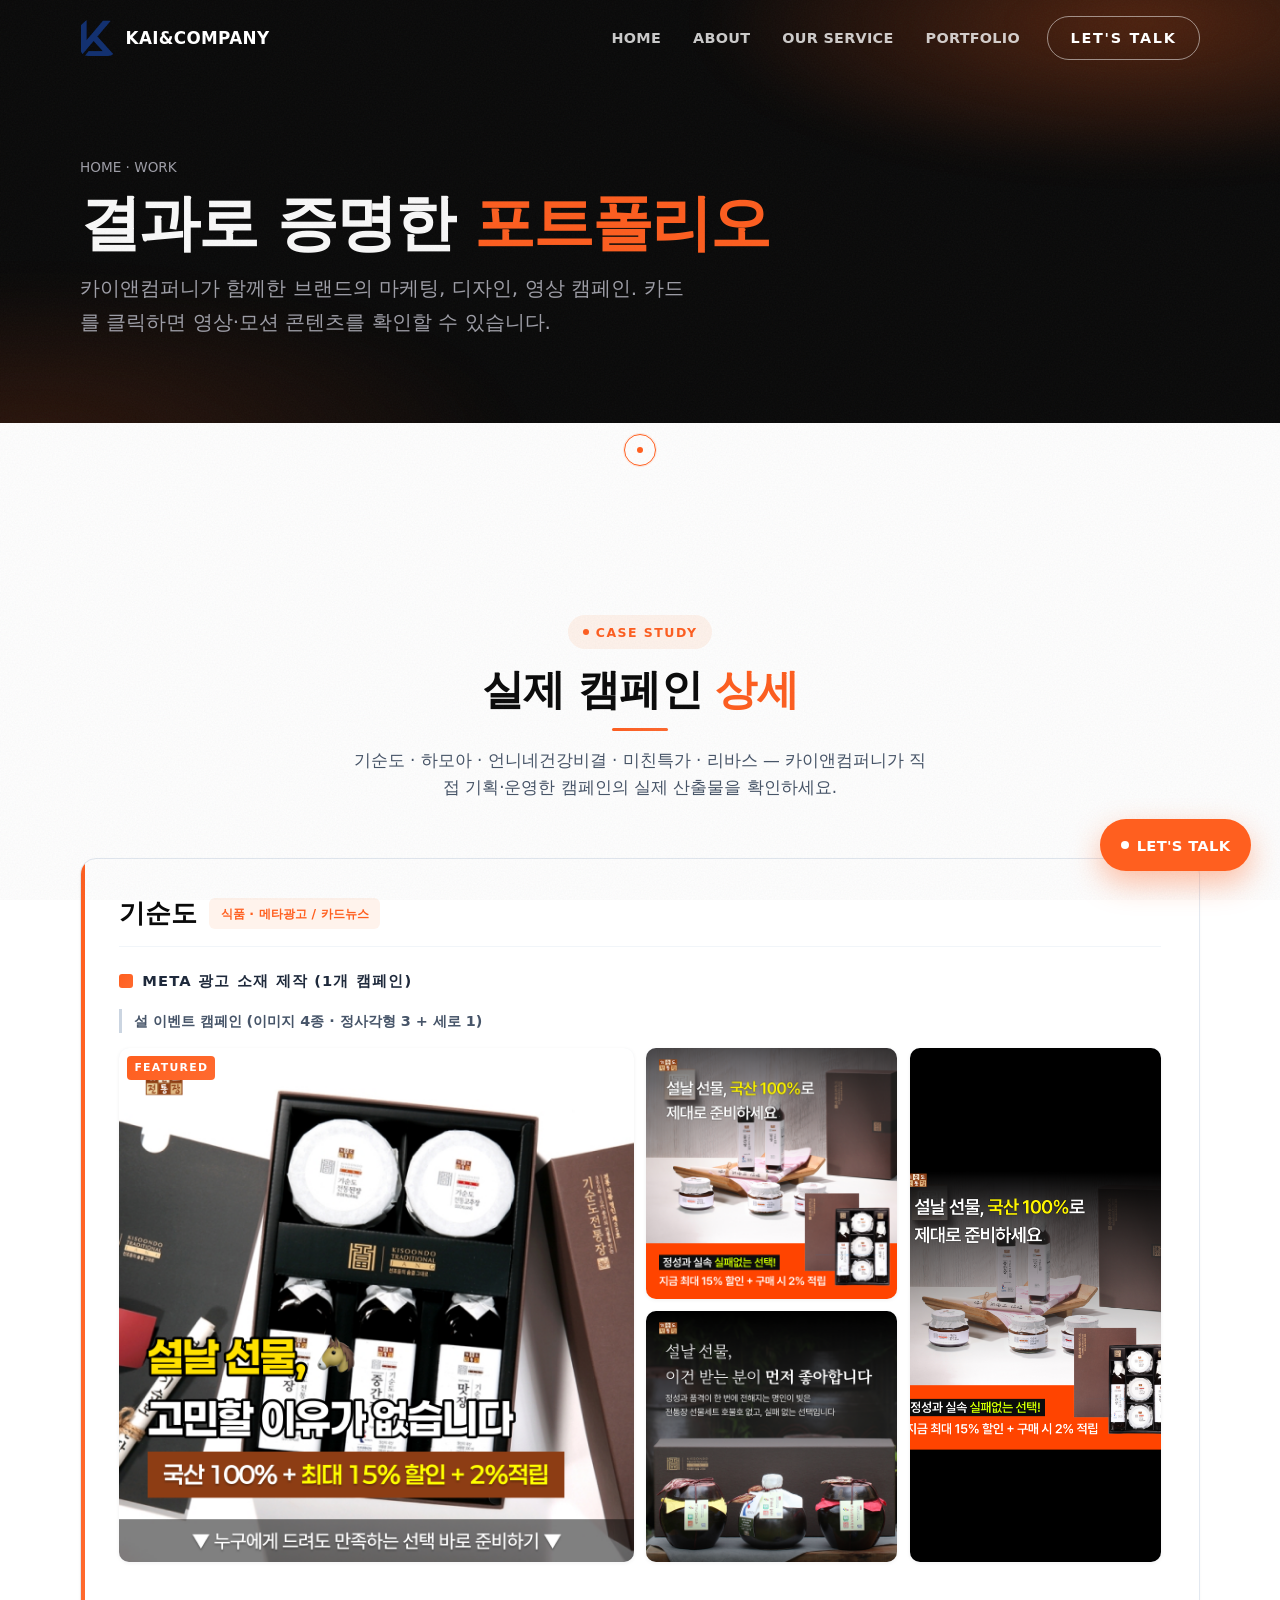
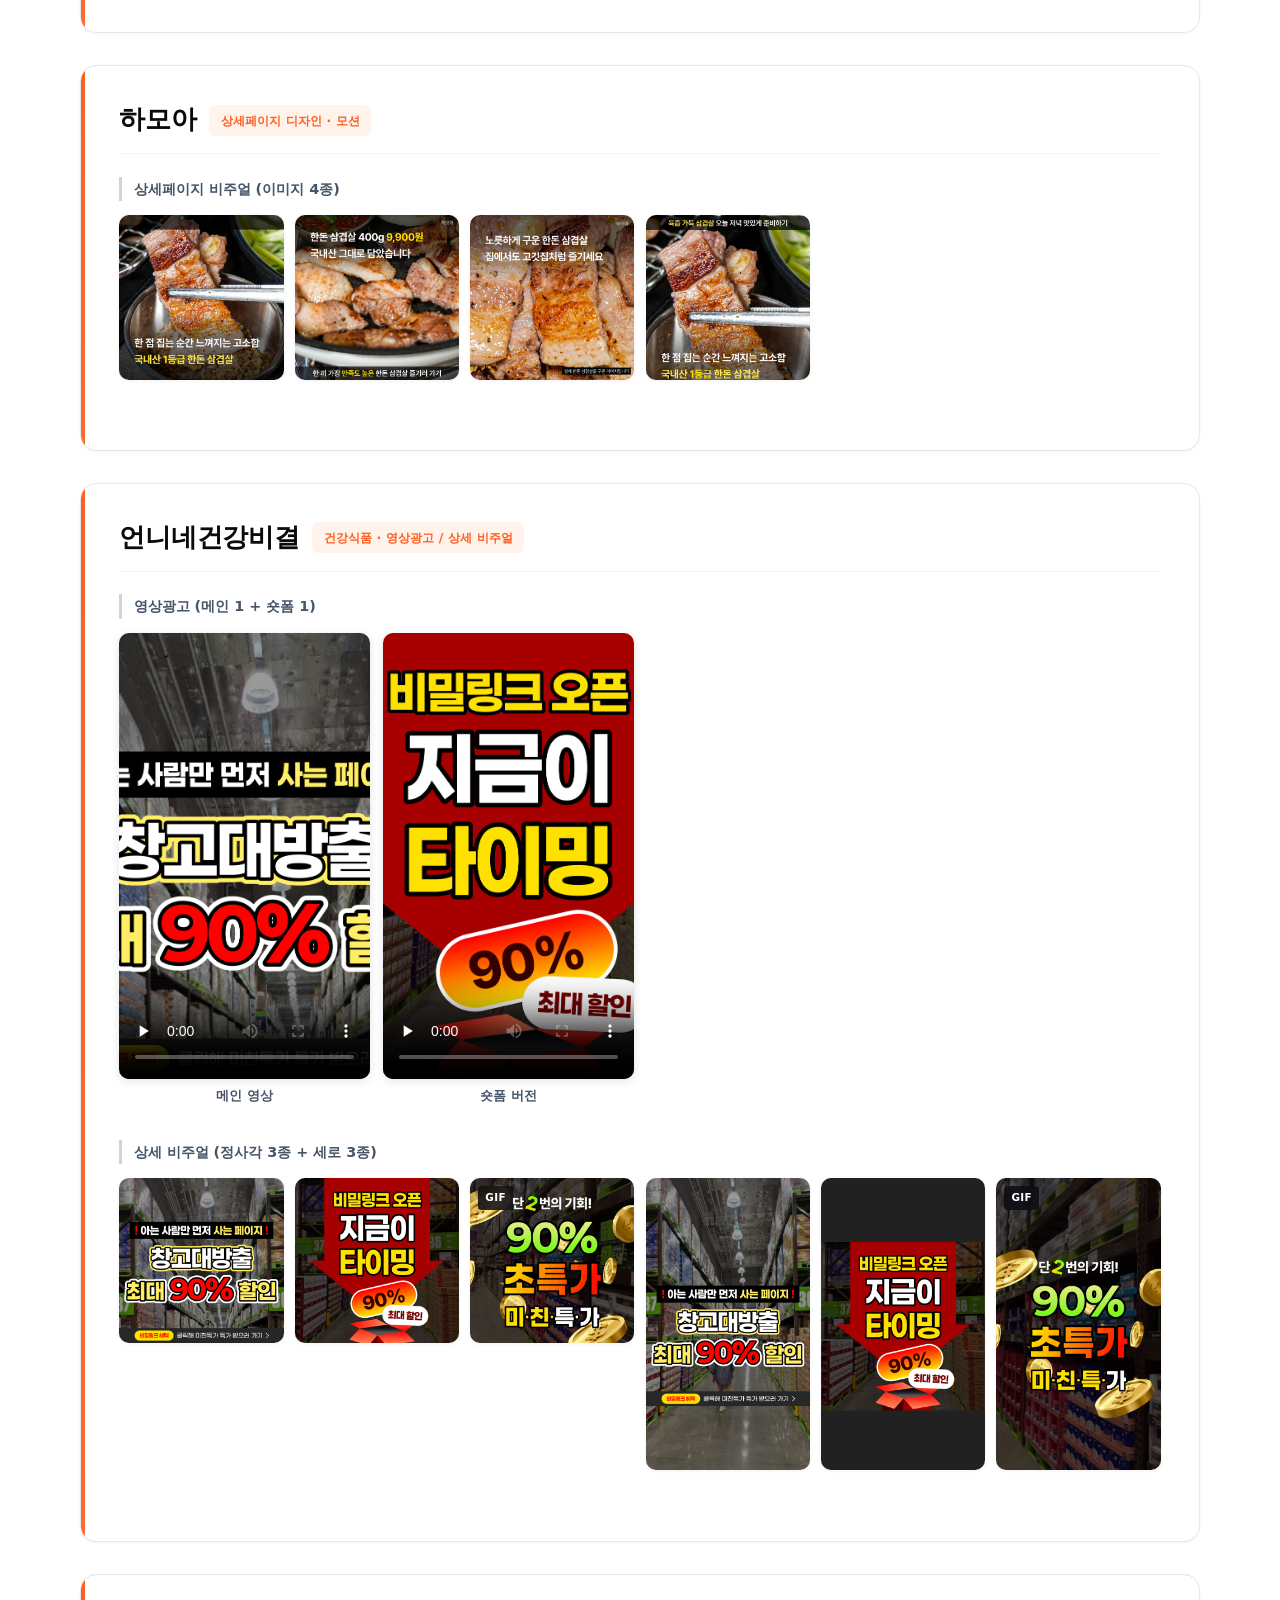
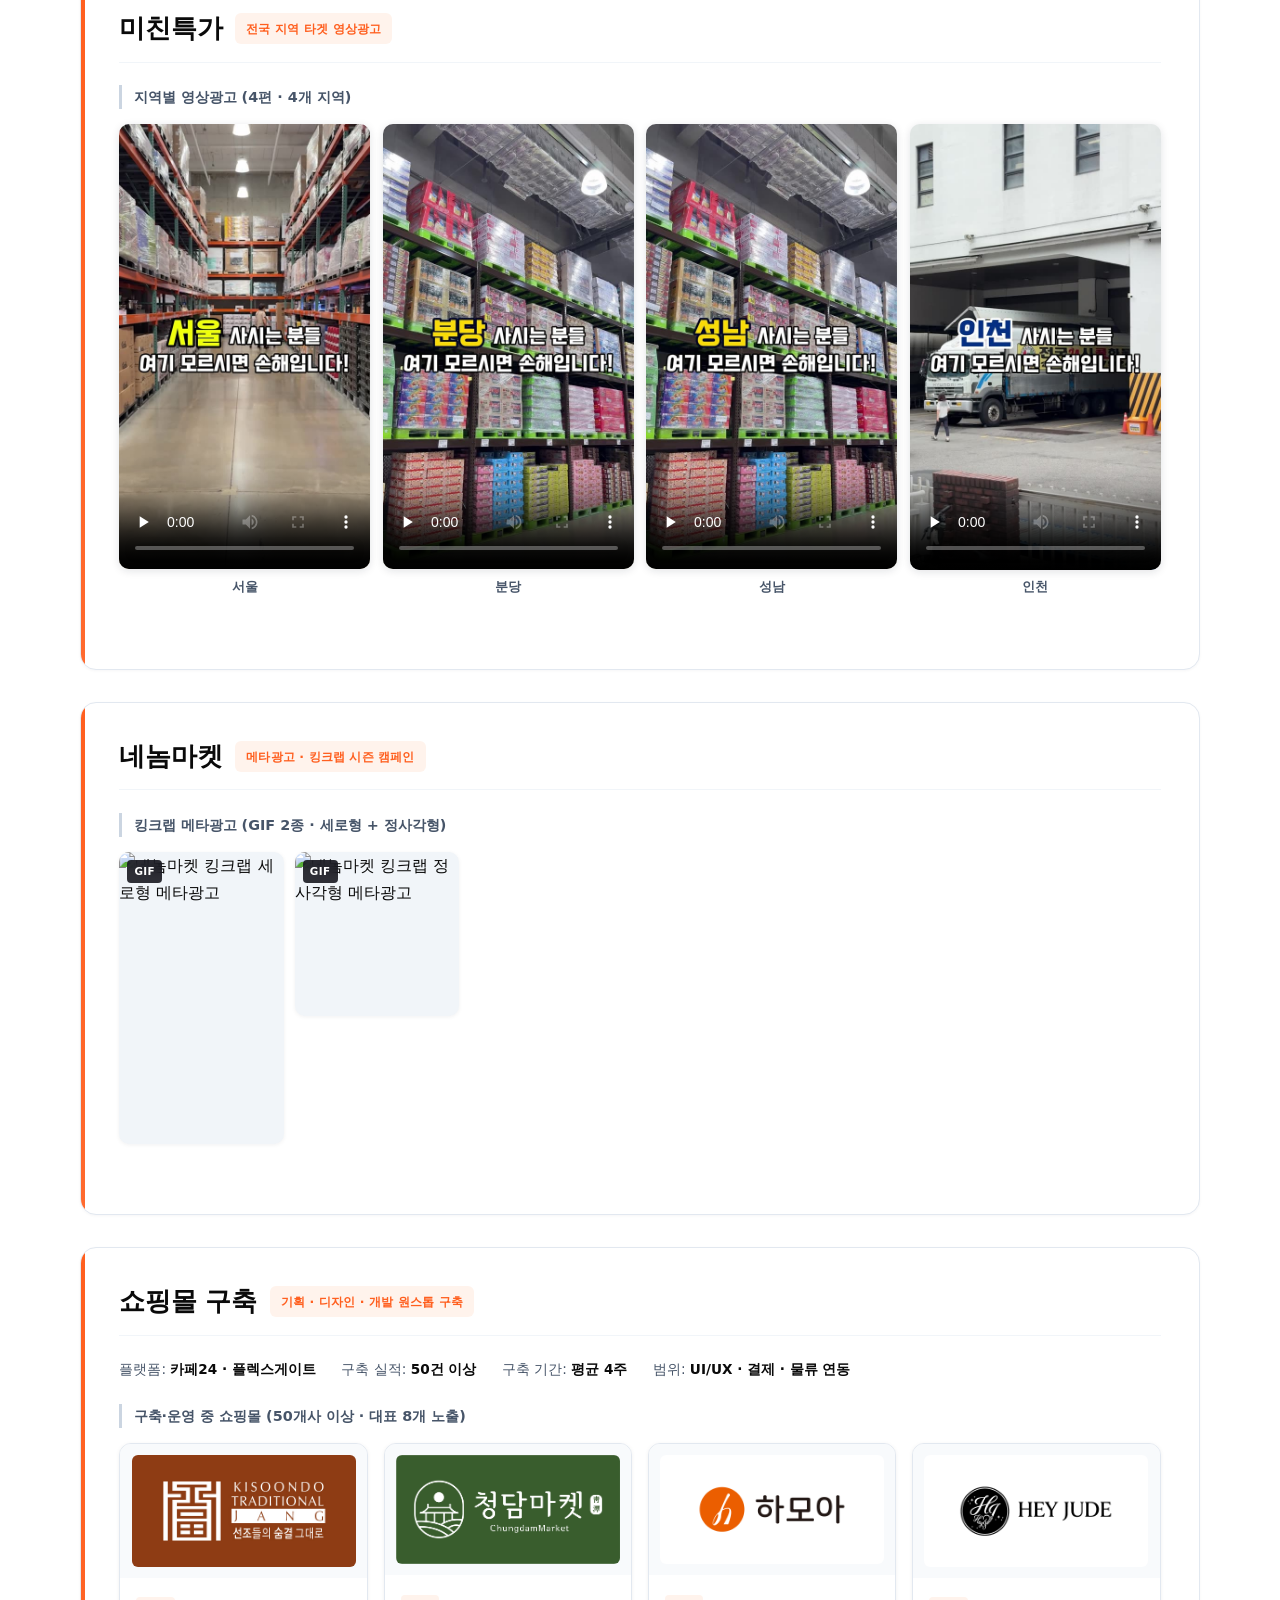
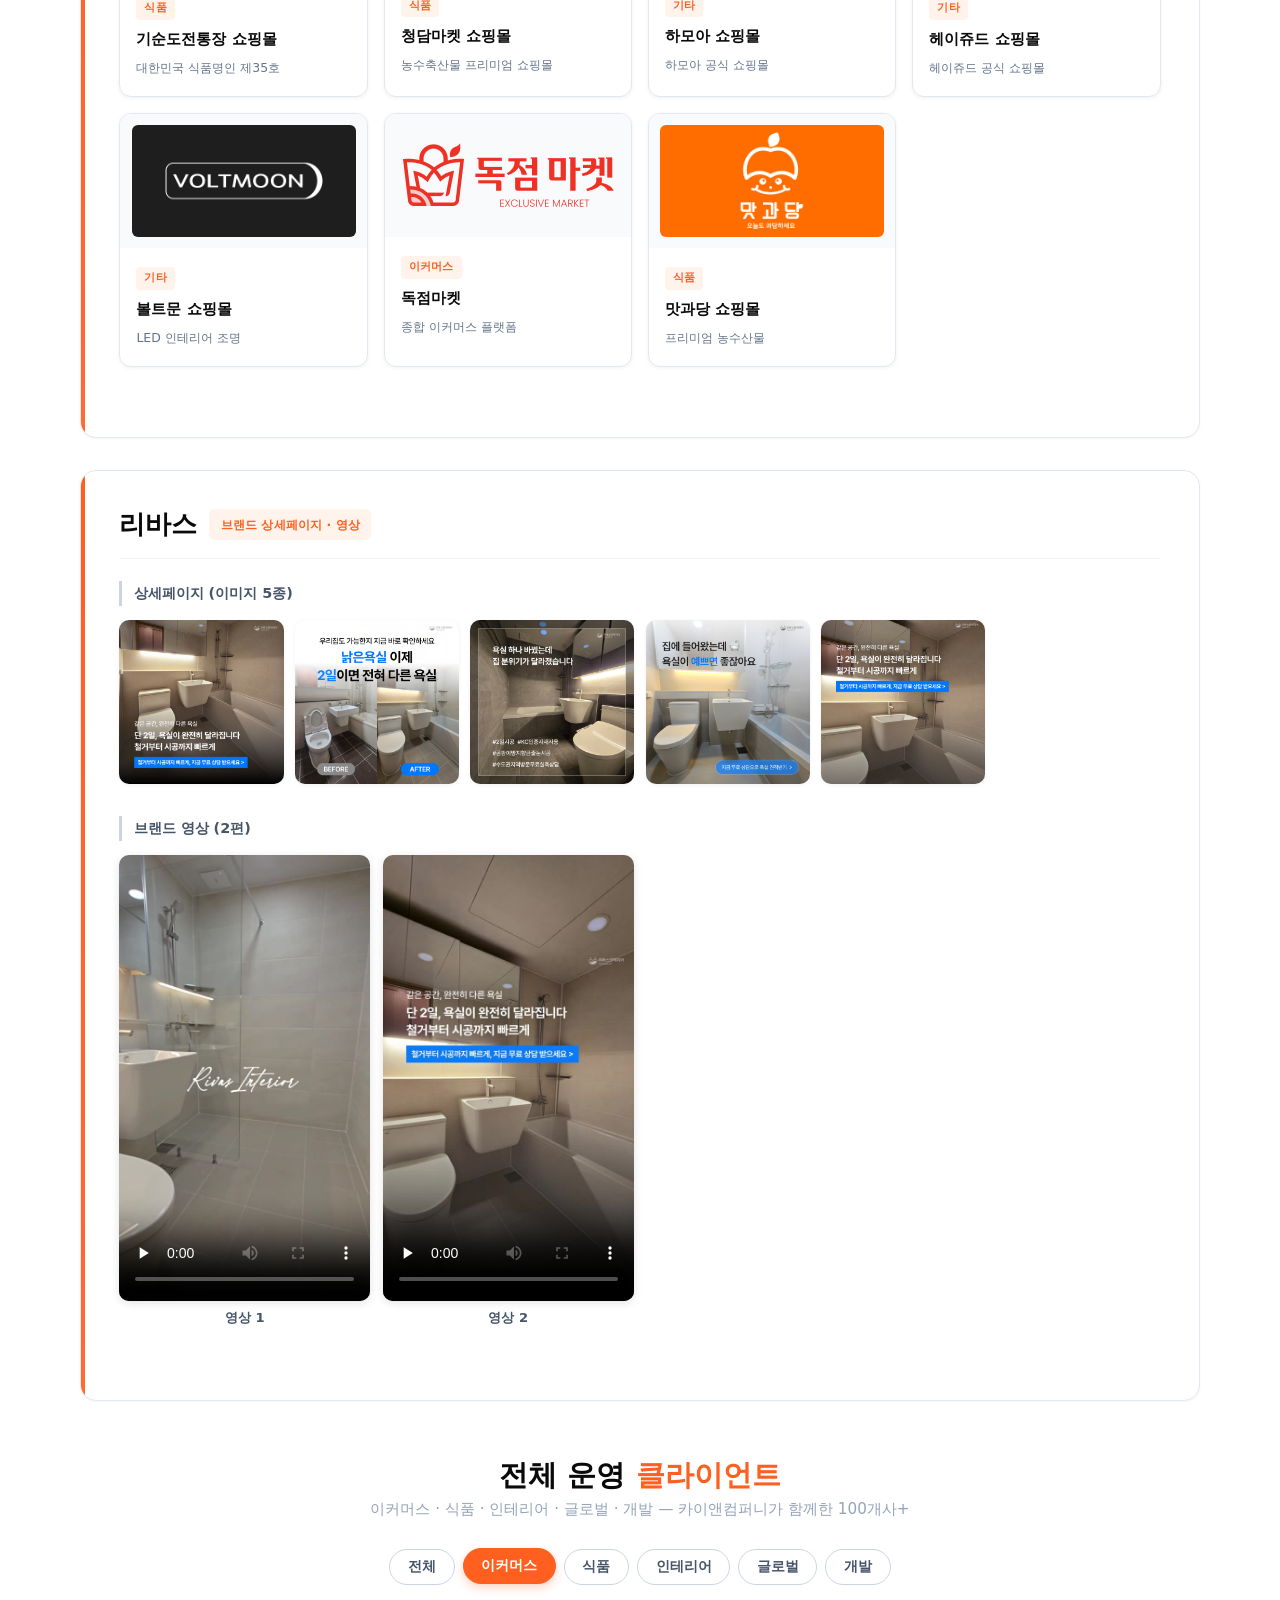
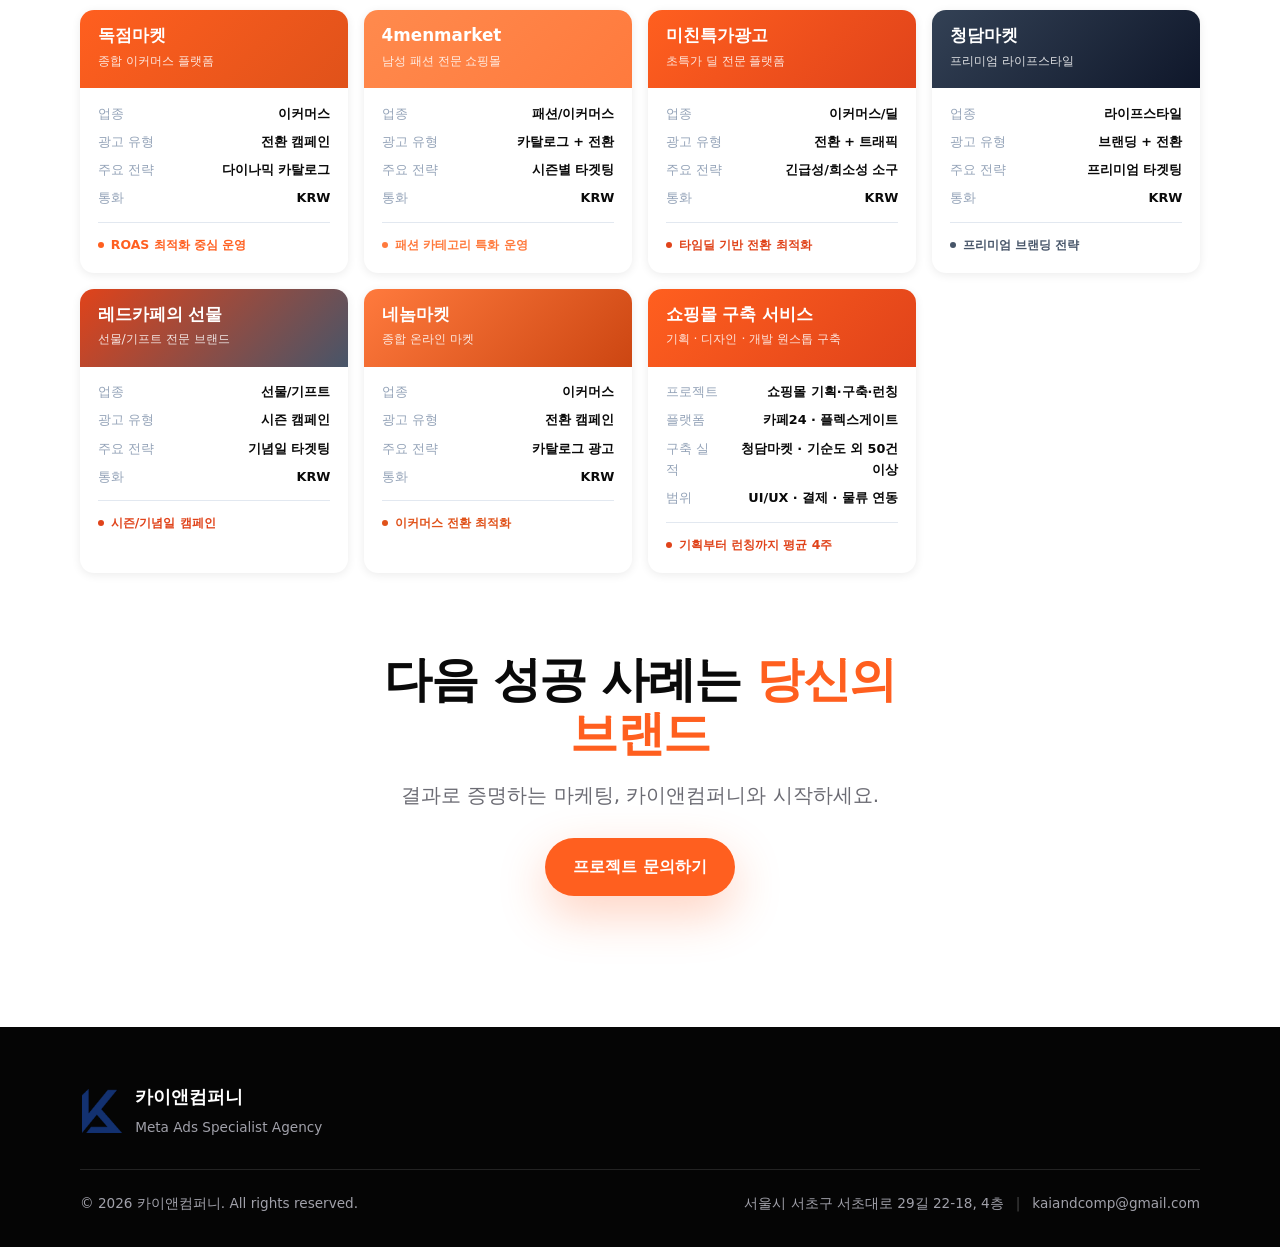
==== commit d51f01db: "feat: CAPI 클라이언트 측 이벤트 추적 추가 - Contact 이벤트: 카카오톡 채팅 시작 (nav 클릭) - Lead 이벤트: 프로젝트 문의하기 버튼 클릭 - ViewCo" ====
--- a/work.html
+++ b/work.html
@@ -30,6 +30,34 @@
   src="https://www.facebook.com/tr?id=1594563878948106&ev=PageView&noscript=1"
   /></noscript>
   <!-- End Meta Pixel Code -->
+
+  <!-- CAPI Event Tracking -->
+  <script>
+    // 포트폴리오 페이지 로드 시 ViewContent 이벤트 자동 발송
+    fbq('track', 'ViewContent', {
+      content_name: '포트폴리오 페이지 방문',
+      content_type: 'portfolio_list',
+      value: 0,
+      currency: 'KRW'
+    });
+
+    // 각 포트폴리오 항목 클릭 시 추가 추적
+    document.addEventListener('DOMContentLoaded', function() {
+      const portfolioItems = document.querySelectorAll('[data-work-item]');
+      portfolioItems.forEach(function(item) {
+        item.addEventListener('click', function() {
+          const projectName = item.getAttribute('data-work-item') || '포트폴리오 항목';
+          fbq('track', 'ViewContent', {
+            content_name: projectName,
+            content_type: 'portfolio_detail',
+            value: 0,
+            currency: 'KRW'
+          });
+        });
+      });
+    });
+  </script>
+  <!-- End CAPI Event Tracking -->
 
   <title>포트폴리오 | 카이앤컴퍼니 (KAI COMPANY)</title>
   <meta name="description" content="카이앤컴퍼니가 진행한 마케팅·디자인·영상 캠페인 포트폴리오. 기순도, 하모아, 미친특가, 리바스 등 결과로 증명한 프로젝트." />
